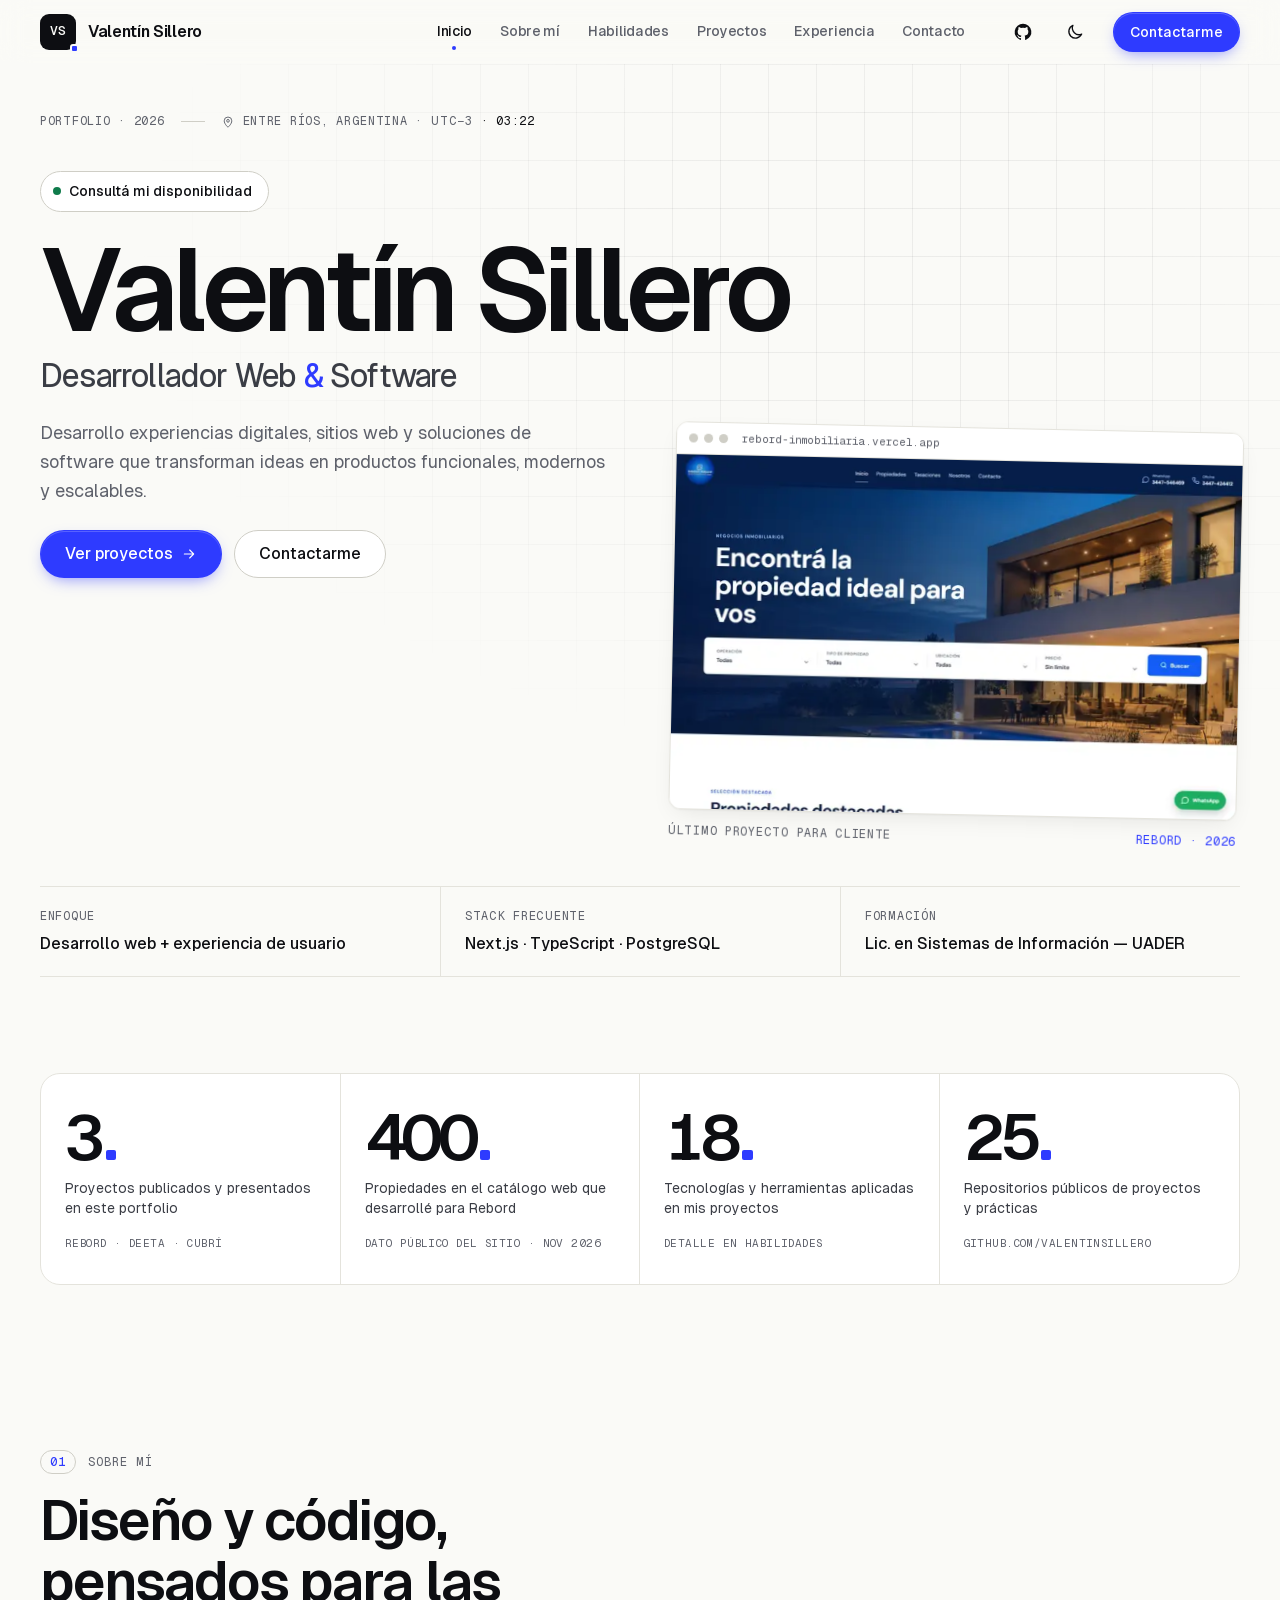
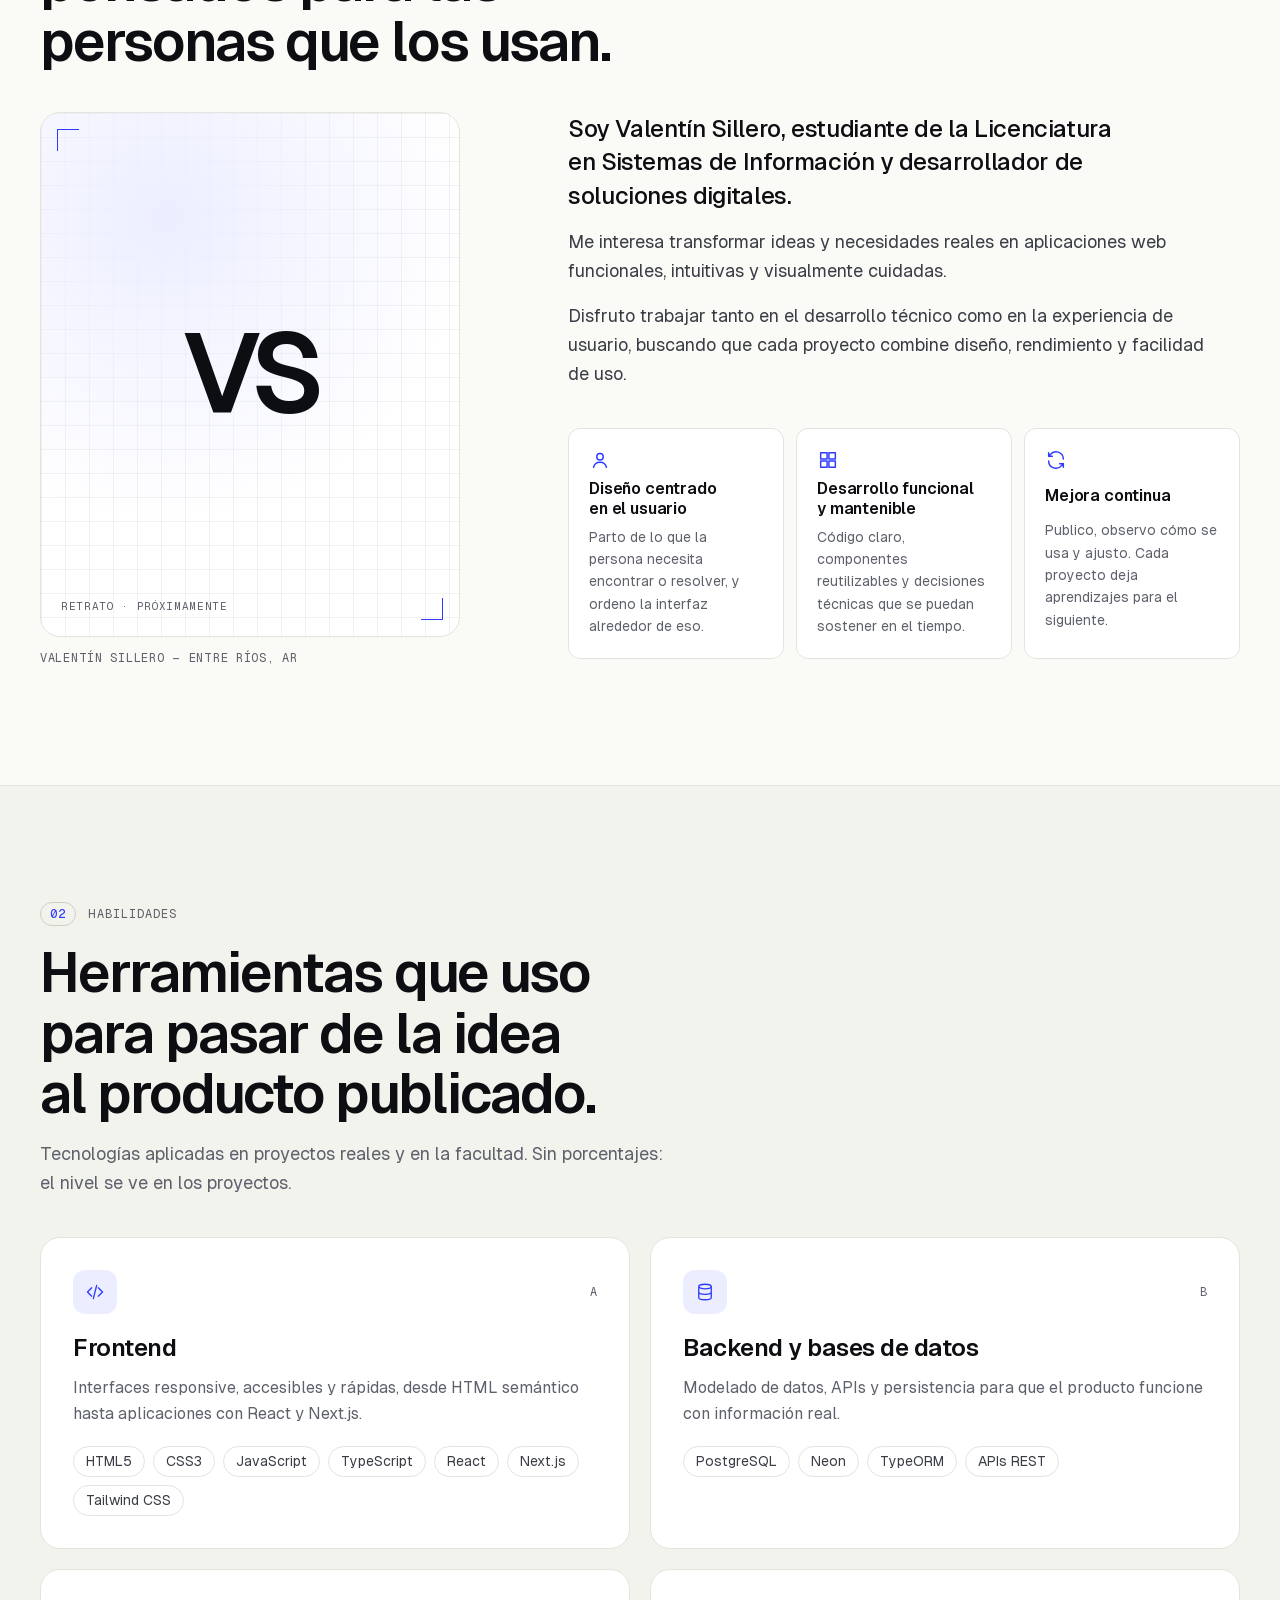
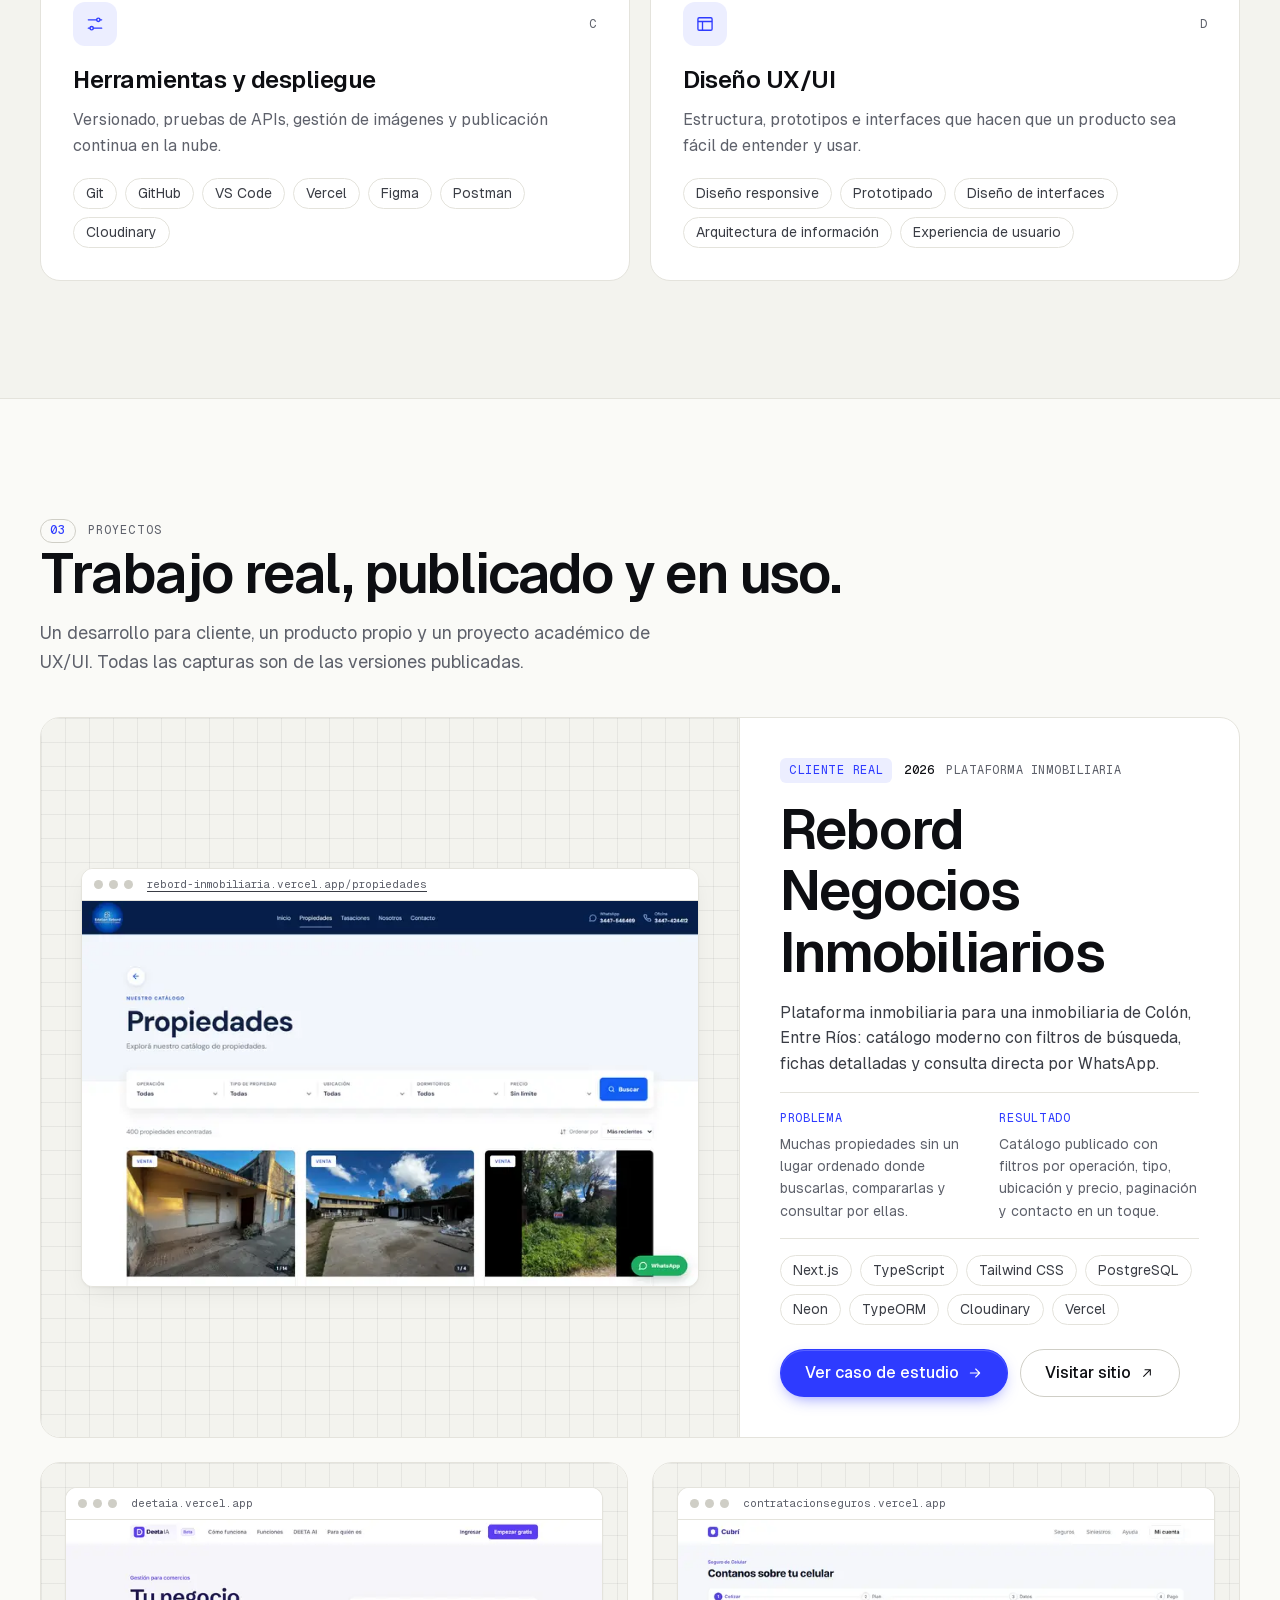
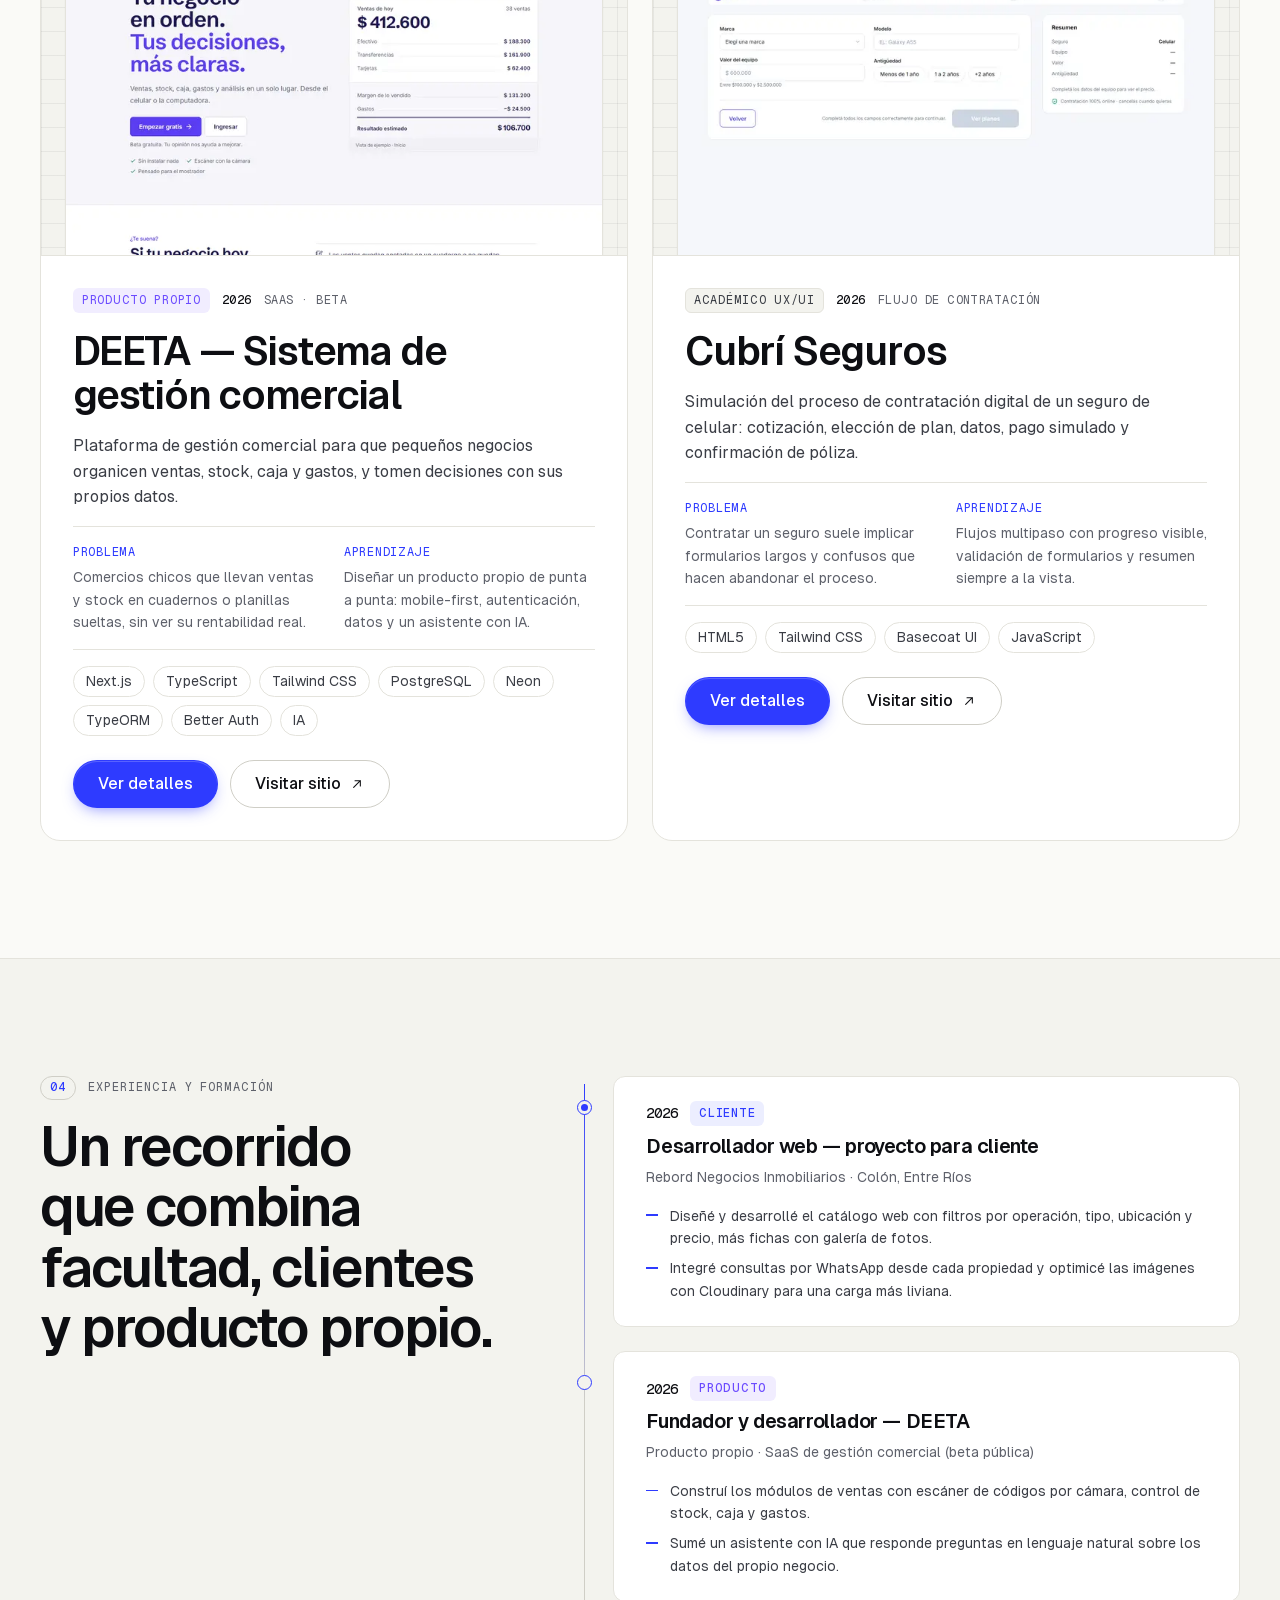
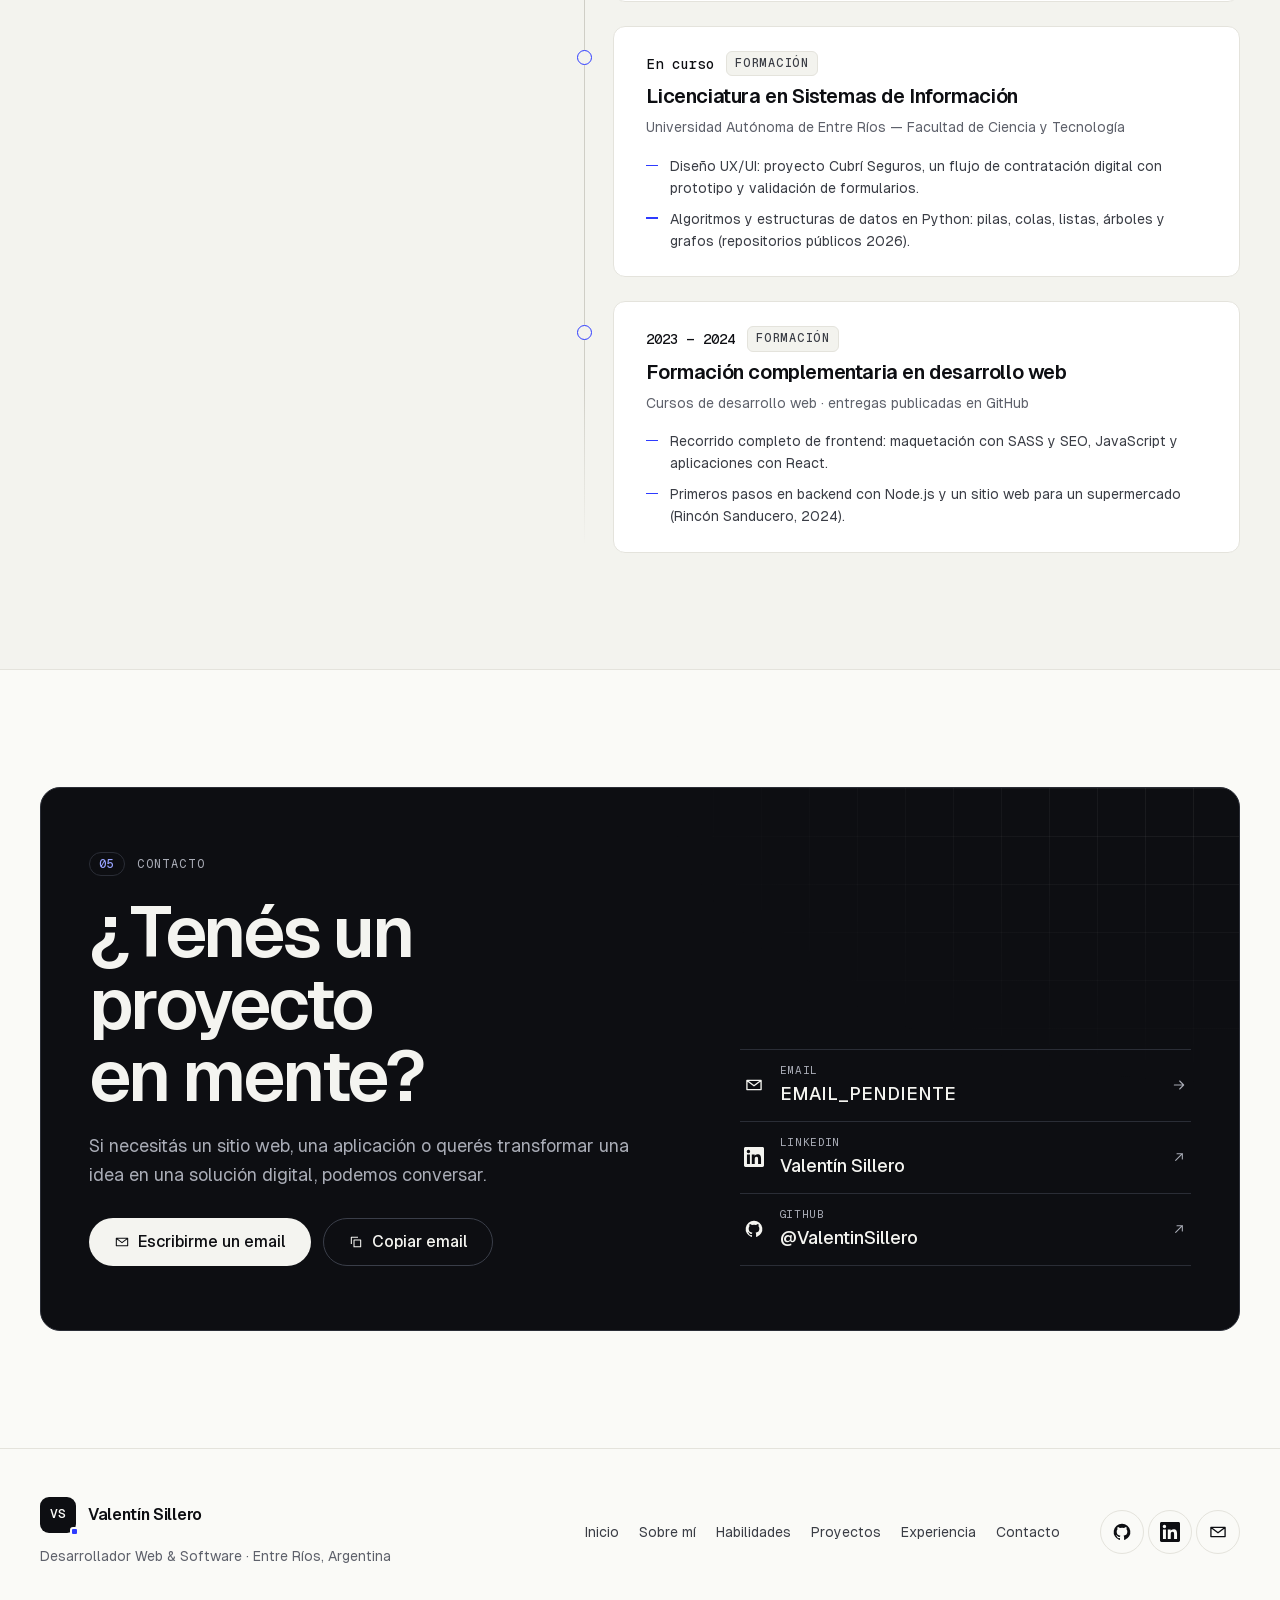
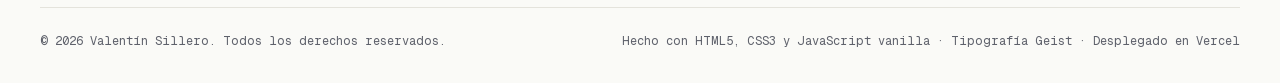
==== index.html @ c6e3116a "feat: estructura semántica one-page con las 9 secciones Header sticky con menú, hero, métricas verif" ====
<!doctype html>
<html lang="es-AR">
<head>
  <meta charset="utf-8">
  <meta name="viewport" content="width=device-width, initial-scale=1">
  <title>Valentín Sillero — Desarrollador Web &amp; Software | Portfolio</title>
  <meta name="description" content="Portfolio de Valentín Sillero, desarrollador web y de software de Entre Ríos, Argentina. Proyectos reales: Rebord Negocios Inmobiliarios, DEETA y Cubrí Seguros.">
  <meta name="author" content="Valentín Sillero">
  <meta name="theme-color" content="#FAFAF7" media="(prefers-color-scheme: light)">
  <meta name="theme-color" content="#0B0C10" media="(prefers-color-scheme: dark)">
  <meta name="color-scheme" content="light dark">
  <!-- PENDIENTE: reemplazar SITE_URL por la URL pública definitiva de Vercel -->
  <link rel="canonical" href="https://SITE_URL/">

  <meta property="og:type" content="website">
  <meta property="og:locale" content="es_AR">
  <meta property="og:site_name" content="Valentín Sillero">
  <meta property="og:title" content="Valentín Sillero — Desarrollador Web &amp; Software">
  <meta property="og:description" content="Desarrollo sitios web y soluciones de software que transforman ideas en productos funcionales, modernos y escalables.">
  <meta property="og:url" content="https://SITE_URL/">
  <meta property="og:image" content="https://SITE_URL/assets/img/og-image.png">
  <meta property="og:image:width" content="1200">
  <meta property="og:image:height" content="630">
  <meta property="og:image:alt" content="Portada del portfolio de Valentín Sillero">
  <meta name="twitter:card" content="summary_large_image">

  <link rel="icon" href="/favicon.svg" type="image/svg+xml">
  <link rel="icon" href="/favicon-32.png" sizes="32x32" type="image/png">
  <link rel="apple-touch-icon" href="/apple-touch-icon.png">
  <link rel="manifest" href="/site.webmanifest">

  <link rel="preload" href="/assets/fonts/Geist-Variable.woff2" as="font" type="font/woff2" crossorigin>
  <link rel="stylesheet" href="/assets/css/styles.css">
  <script src="/assets/js/theme.js"></script>
  <script src="/assets/js/main.js" defer></script>
</head>
<body>
  <a class="skip-link" href="#contenido">Saltar al contenido</a>

  <!-- Sprite de íconos (línea, 1.5px) -->
  <svg class="sprite" aria-hidden="true" focusable="false" xmlns="http://www.w3.org/2000/svg">
    <symbol id="i-arrow" viewBox="0 0 24 24"><path d="M5 12h14M13 6l6 6-6 6" fill="none" stroke="currentColor" stroke-width="1.6" stroke-linecap="round" stroke-linejoin="round"/></symbol>
    <symbol id="i-external" viewBox="0 0 24 24"><path d="M7 17 17 7M9 7h8v8" fill="none" stroke="currentColor" stroke-width="1.6" stroke-linecap="round" stroke-linejoin="round"/></symbol>
    <symbol id="i-github" viewBox="0 0 24 24"><path fill="currentColor" d="M12 2a10 10 0 0 0-3.16 19.49c.5.09.68-.22.68-.48v-1.7c-2.78.6-3.37-1.34-3.37-1.34-.45-1.16-1.11-1.47-1.11-1.47-.91-.62.07-.61.07-.61 1 .07 1.53 1.03 1.53 1.03.9 1.52 2.34 1.08 2.91.83.09-.65.35-1.08.63-1.33-2.22-.25-4.55-1.11-4.55-4.94 0-1.09.39-1.98 1.03-2.68-.1-.25-.45-1.27.1-2.64 0 0 .84-.27 2.75 1.02a9.6 9.6 0 0 1 5 0c1.91-1.29 2.75-1.02 2.75-1.02.55 1.37.2 2.39.1 2.64.64.7 1.03 1.59 1.03 2.68 0 3.84-2.34 4.68-4.57 4.93.36.31.68.92.68 1.85v2.75c0 .27.18.58.69.48A10 10 0 0 0 12 2Z"/></symbol>
    <symbol id="i-linkedin" viewBox="0 0 24 24"><path fill="currentColor" d="M20.45 20.45h-3.56v-5.57c0-1.33-.02-3.04-1.85-3.04-1.85 0-2.14 1.45-2.14 2.94v5.67H9.34V9h3.42v1.56h.05c.48-.9 1.64-1.85 3.37-1.85 3.6 0 4.27 2.37 4.27 5.46v6.28ZM5.34 7.43a2.06 2.06 0 1 1 0-4.13 2.06 2.06 0 0 1 0 4.13ZM7.12 20.45H3.56V9h3.56v11.45ZM22.22 0H1.77C.79 0 0 .77 0 1.73v20.54C0 23.23.79 24 1.77 24h20.45c.98 0 1.78-.77 1.78-1.73V1.73C24 .77 23.2 0 22.22 0Z"/></symbol>
    <symbol id="i-mail" viewBox="0 0 24 24"><path d="M3.5 6.5h17v11h-17zM4 7l8 6 8-6" fill="none" stroke="currentColor" stroke-width="1.6" stroke-linejoin="round"/></symbol>
    <symbol id="i-copy" viewBox="0 0 24 24"><path d="M9 9h10v10H9zM5 15V5h10" fill="none" stroke="currentColor" stroke-width="1.6" stroke-linejoin="round"/></symbol>
    <symbol id="i-check" viewBox="0 0 24 24"><path d="m5 12.5 4.5 4.5L19 7.5" fill="none" stroke="currentColor" stroke-width="1.8" stroke-linecap="round" stroke-linejoin="round"/></symbol>
    <symbol id="i-pin" viewBox="0 0 24 24"><path d="M12 21s-6.5-5.6-6.5-11a6.5 6.5 0 0 1 13 0c0 5.4-6.5 11-6.5 11Z" fill="none" stroke="currentColor" stroke-width="1.6"/><circle cx="12" cy="10" r="2.3" fill="none" stroke="currentColor" stroke-width="1.6"/></symbol>
    <symbol id="i-sun" viewBox="0 0 24 24"><circle cx="12" cy="12" r="4" fill="none" stroke="currentColor" stroke-width="1.6"/><path d="M12 2.5v2M12 19.5v2M4.6 4.6 6 6M18 18l1.4 1.4M2.5 12h2M19.5 12h2M4.6 19.4 6 18M18 6l1.4-1.4" stroke="currentColor" stroke-width="1.6" stroke-linecap="round"/></symbol>
    <symbol id="i-moon" viewBox="0 0 24 24"><path d="M20 14.5A8 8 0 0 1 9.5 4a8 8 0 1 0 10.5 10.5Z" fill="none" stroke="currentColor" stroke-width="1.6" stroke-linejoin="round"/></symbol>
    <symbol id="i-code" viewBox="0 0 24 24"><path d="m8 7-5 5 5 5M16 7l5 5-5 5M14 4l-4 16" fill="none" stroke="currentColor" stroke-width="1.6" stroke-linecap="round" stroke-linejoin="round"/></symbol>
    <symbol id="i-db" viewBox="0 0 24 24"><ellipse cx="12" cy="5.5" rx="7.5" ry="2.8" fill="none" stroke="currentColor" stroke-width="1.6"/><path d="M4.5 5.5v13c0 1.5 3.4 2.8 7.5 2.8s7.5-1.3 7.5-2.8v-13M4.5 12c0 1.5 3.4 2.8 7.5 2.8s7.5-1.3 7.5-2.8" fill="none" stroke="currentColor" stroke-width="1.6"/></symbol>
    <symbol id="i-tool" viewBox="0 0 24 24"><path d="M4 7h10M18 7h2M4 17h2M10 17h10" stroke="currentColor" stroke-width="1.6" stroke-linecap="round"/><circle cx="16" cy="7" r="2" fill="none" stroke="currentColor" stroke-width="1.6"/><circle cx="8" cy="17" r="2" fill="none" stroke="currentColor" stroke-width="1.6"/></symbol>
    <symbol id="i-layout" viewBox="0 0 24 24"><rect x="3.5" y="4.5" width="17" height="15" rx="1.5" fill="none" stroke="currentColor" stroke-width="1.6"/><path d="M3.5 9h17M9 9v10.5" stroke="currentColor" stroke-width="1.6"/></symbol>
    <symbol id="i-user" viewBox="0 0 24 24"><circle cx="12" cy="8.5" r="3.5" fill="none" stroke="currentColor" stroke-width="1.6"/><path d="M5 20c.8-3.6 3.6-5.5 7-5.5s6.2 1.9 7 5.5" fill="none" stroke="currentColor" stroke-width="1.6" stroke-linecap="round"/></symbol>
    <symbol id="i-blocks" viewBox="0 0 24 24"><path d="M4 4h7v7H4zM13 13h7v7h-7zM13 4h7v7h-7zM4 13h7v7H4z" fill="none" stroke="currentColor" stroke-width="1.6" stroke-linejoin="round"/></symbol>
    <symbol id="i-loop" viewBox="0 0 24 24"><path d="M20 11a8 8 0 0 0-14.3-4.9L4 8M4 4v4h4M4 13a8 8 0 0 0 14.3 4.9L20 16M20 20v-4h-4" fill="none" stroke="currentColor" stroke-width="1.6" stroke-linecap="round" stroke-linejoin="round"/></symbol>
    <symbol id="i-close" viewBox="0 0 24 24"><path d="M6 6l12 12M18 6 6 18" stroke="currentColor" stroke-width="1.8" stroke-linecap="round"/></symbol>
  </svg>

  <!-- 01 · HEADER / NAVEGACIÓN -->
  <header class="site-header" data-header>
    <div class="container header-inner">
      <a class="brand" href="#inicio">
        <span class="brand-mark" aria-hidden="true">VS</span>
        <span class="brand-name">Valentín Sillero</span>
      </a>

      <nav class="nav" aria-label="Principal">
        <button class="nav-toggle" type="button" aria-expanded="false" aria-controls="menu-principal" data-nav-toggle>
          <span class="nav-toggle-lines" aria-hidden="true"></span>
          <span class="sr-only" data-nav-label>Abrir menú</span>
        </button>
        <div class="nav-panel" id="menu-principal" data-nav-panel>
          <ul class="nav-list">
            <li><a class="nav-link" href="#inicio">Inicio</a></li>
            <li><a class="nav-link" href="#sobre-mi">Sobre mí</a></li>
            <li><a class="nav-link" href="#habilidades">Habilidades</a></li>
            <li><a class="nav-link" href="#proyectos">Proyectos</a></li>
            <li><a class="nav-link" href="#experiencia">Experiencia</a></li>
            <li><a class="nav-link" href="#contacto">Contacto</a></li>
          </ul>
          <div class="nav-actions">
            <a class="icon-btn" href="https://github.com/ValentinSillero" target="_blank" rel="noopener noreferrer" aria-label="GitHub de Valentín Sillero (se abre en una pestaña nueva)">
              <svg class="icon" aria-hidden="true"><use href="#i-github"/></svg>
            </a>
            <button class="icon-btn" type="button" data-theme-toggle aria-label="Cambiar a modo oscuro">
              <svg class="icon icon-moon" aria-hidden="true"><use href="#i-moon"/></svg>
              <svg class="icon icon-sun" aria-hidden="true"><use href="#i-sun"/></svg>
            </button>
            <a class="btn btn-primary btn-sm" href="#contacto">Contactarme</a>
          </div>
        </div>
      </nav>
    </div>
  </header>

  <main id="contenido" tabindex="-1">

    <!-- 02 · HERO -->
    <section class="hero" id="inicio" aria-labelledby="hero-title">
      <div class="hero-grid-bg" aria-hidden="true"></div>
      <div class="container hero-inner">
        <div class="hero-meta mono" aria-hidden="false">
          <span>Portfolio · 2026</span>
          <span class="hero-meta-sep" aria-hidden="true"></span>
          <span class="hero-location">
            <svg class="icon icon-xs" aria-hidden="true"><use href="#i-pin"/></svg>
            Entre Ríos, Argentina · <abbr title="Hora de Argentina, UTC menos 3">UTC−3</abbr>
            <time class="hero-clock" data-clock aria-label="Hora local en Argentina"></time>
          </span>
        </div>

        <div class="hero-main">
          <div class="hero-copy">
            <!-- PENDIENTE: si confirmás disponibilidad, cambiar el texto por "Disponible para nuevos proyectos" -->
            <a class="badge badge-status" href="#contacto">
              <span class="status-dot" aria-hidden="true"></span>
              Consultá mi disponibilidad
            </a>

            <h1 class="hero-title" id="hero-title">
              <span class="hero-name">Valentín Sillero</span>
              <span class="hero-role">Desarrollador Web <span class="accent">&amp;</span> Software</span>
            </h1>

            <p class="hero-lead">
              Desarrollo experiencias digitales, sitios web y soluciones de software que transforman ideas en productos funcionales, modernos y escalables.
            </p>

            <div class="hero-ctas">
              <a class="btn btn-primary" href="#proyectos">
                Ver proyectos
                <svg class="icon icon-sm" aria-hidden="true"><use href="#i-arrow"/></svg>
              </a>
              <a class="btn btn-secondary" href="#contacto">Contactarme</a>
            </div>
          </div>

          <figure class="hero-visual">
            <div class="frame">
              <div class="frame-bar" aria-hidden="true"><span></span><span></span><span></span><em class="mono">rebord-inmobiliaria.vercel.app</em></div>
              <img src="/assets/img/projects/rebord-home-720.webp" width="720" height="450" alt="Página de inicio del sitio de Rebord Negocios Inmobiliarios con buscador de propiedades" loading="lazy" decoding="async">
            </div>
            <figcaption class="mono">
              <span>Último proyecto para cliente</span>
              <a href="#proyecto-rebord">Rebord · 2026</a>
            </figcaption>
          </figure>
        </div>

        <dl class="hero-specs">
          <div><dt class="mono">Enfoque</dt><dd>Desarrollo web + experiencia de usuario</dd></div>
          <div><dt class="mono">Stack frecuente</dt><dd>Next.js · TypeScript · PostgreSQL</dd></div>
          <div><dt class="mono">Formación</dt><dd>Lic. en Sistemas de Información — UADER</dd></div>
        </dl>
      </div>
    </section>

    <!-- 03 · MÉTRICAS / HIGHLIGHTS -->
    <section class="section section-tight" id="metricas" aria-labelledby="metricas-title">
      <div class="container">
        <h2 class="sr-only" id="metricas-title">Datos destacados</h2>
        <ul class="metrics" role="list">
          <li class="metric reveal">
            <p class="metric-value"><span data-count="3">3</span></p>
            <p class="metric-label">Proyectos publicados y presentados en este portfolio</p>
            <p class="metric-source mono">Rebord · DEETA · Cubrí</p>
          </li>
          <li class="metric reveal">
            <p class="metric-value"><span data-count="400">400</span></p>
            <p class="metric-label">Propiedades en el catálogo web que desarrollé para Rebord</p>
            <p class="metric-source mono">Dato público del sitio · nov 2026</p>
          </li>
          <li class="metric reveal">
            <p class="metric-value"><span data-count="18">18</span></p>
            <p class="metric-label">Tecnologías y herramientas aplicadas en mis proyectos</p>
            <p class="metric-source mono">Detalle en Habilidades</p>
          </li>
          <li class="metric reveal">
            <p class="metric-value"><span data-count="25">25</span></p>
            <p class="metric-label">Repositorios públicos de proyectos y prácticas</p>
            <p class="metric-source mono">github.com/ValentinSillero</p>
          </li>
        </ul>
      </div>
    </section>

    <!-- 07 · SOBRE MÍ (se ubica antes de Habilidades: ver justificación en docs/02-arquitectura-informacion.md) -->
    <section class="section" id="sobre-mi" aria-labelledby="sobre-mi-title">
      <div class="container">
        <header class="section-head">
          <p class="eyebrow mono"><span>01</span> Sobre mí</p>
          <h2 class="section-title" id="sobre-mi-title">Diseño y código, pensados para las personas que los usan.</h2>
        </header>

        <div class="about">
          <figure class="portrait reveal">
            <!-- PENDIENTE: reemplazar este placeholder por una fotografía real (assets/img/valentin.webp, 640×800) -->
            <div class="portrait-placeholder" role="img" aria-label="Espacio reservado para el retrato de Valentín Sillero">
              <span class="portrait-initials" aria-hidden="true">VS</span>
              <span class="portrait-note mono" aria-hidden="true">Retrato · próximamente</span>
            </div>
            <figcaption class="mono">Valentín Sillero — Entre Ríos, AR</figcaption>
          </figure>

          <div class="about-copy reveal">
            <p class="about-lead">Soy Valentín Sillero, estudiante de la Licenciatura en Sistemas de Información y desarrollador de soluciones digitales.</p>
            <p>Me interesa transformar ideas y necesidades reales en aplicaciones web funcionales, intuitivas y visualmente cuidadas.</p>
            <p>Disfruto trabajar tanto en el desarrollo técnico como en la experiencia de usuario, buscando que cada proyecto combine diseño, rendimiento y facilidad de uso.</p>

            <ul class="principles" role="list">
              <li class="principle">
                <svg class="icon" aria-hidden="true"><use href="#i-user"/></svg>
                <h3>Diseño centrado en el usuario</h3>
                <p>Parto de lo que la persona necesita encontrar o resolver, y ordeno la interfaz alrededor de eso.</p>
              </li>
              <li class="principle">
                <svg class="icon" aria-hidden="true"><use href="#i-blocks"/></svg>
                <h3>Desarrollo funcional y mantenible</h3>
                <p>Código claro, componentes reutilizables y decisiones técnicas que se puedan sostener en el tiempo.</p>
              </li>
              <li class="principle">
                <svg class="icon" aria-hidden="true"><use href="#i-loop"/></svg>
                <h3>Mejora continua</h3>
                <p>Publico, observo cómo se usa y ajusto. Cada proyecto deja aprendizajes para el siguiente.</p>
              </li>
            </ul>
          </div>
        </div>
      </div>
    </section>

    <!-- 04 · SKILLS / HABILIDADES -->
    <section class="section section-alt" id="habilidades" aria-labelledby="habilidades-title">
      <div class="container">
        <header class="section-head">
          <p class="eyebrow mono"><span>02</span> Habilidades</p>
          <h2 class="section-title" id="habilidades-title">Herramientas que uso para pasar de la idea al producto publicado.</h2>
          <p class="section-intro">Tecnologías aplicadas en proyectos reales y en la facultad. Sin porcentajes: el nivel se ve en los proyectos.</p>
        </header>

        <ul class="skills" role="list">
          <li class="skill-card reveal">
            <div class="skill-head">
              <span class="skill-icon"><svg class="icon" aria-hidden="true"><use href="#i-code"/></svg></span>
              <span class="mono skill-index">A</span>
            </div>
            <h3>Frontend</h3>
            <p>Interfaces responsive, accesibles y rápidas, desde HTML semántico hasta aplicaciones con React y Next.js.</p>
            <ul class="tags" role="list" aria-label="Tecnologías de frontend">
              <li class="tag">HTML5</li><li class="tag">CSS3</li><li class="tag">JavaScript</li><li class="tag">TypeScript</li><li class="tag">React</li><li class="tag">Next.js</li><li class="tag">Tailwind CSS</li>
            </ul>
          </li>
          <li class="skill-card reveal">
            <div class="skill-head">
              <span class="skill-icon"><svg class="icon" aria-hidden="true"><use href="#i-db"/></svg></span>
              <span class="mono skill-index">B</span>
            </div>
            <h3>Backend y bases de datos</h3>
            <p>Modelado de datos, APIs y persistencia para que el producto funcione con información real.</p>
            <ul class="tags" role="list" aria-label="Tecnologías de backend y bases de datos">
              <li class="tag">PostgreSQL</li><li class="tag">Neon</li><li class="tag">TypeORM</li><li class="tag">APIs REST</li>
            </ul>
          </li>
          <li class="skill-card reveal">
            <div class="skill-head">
              <span class="skill-icon"><svg class="icon" aria-hidden="true"><use href="#i-tool"/></svg></span>
              <span class="mono skill-index">C</span>
            </div>
            <h3>Herramientas y despliegue</h3>
            <p>Versionado, pruebas de APIs, gestión de imágenes y publicación continua en la nube.</p>
            <ul class="tags" role="list" aria-label="Herramientas y despliegue">
              <li class="tag">Git</li><li class="tag">GitHub</li><li class="tag">VS Code</li><li class="tag">Vercel</li><li class="tag">Figma</li><li class="tag">Postman</li><li class="tag">Cloudinary</li>
            </ul>
          </li>
          <li class="skill-card reveal">
            <div class="skill-head">
              <span class="skill-icon"><svg class="icon" aria-hidden="true"><use href="#i-layout"/></svg></span>
              <span class="mono skill-index">D</span>
            </div>
            <h3>Diseño UX/UI</h3>
            <p>Estructura, prototipos e interfaces que hacen que un producto sea fácil de entender y usar.</p>
            <ul class="tags" role="list" aria-label="Habilidades de diseño UX/UI">
              <li class="tag">Diseño responsive</li><li class="tag">Prototipado</li><li class="tag">Diseño de interfaces</li><li class="tag">Arquitectura de información</li><li class="tag">Experiencia de usuario</li>
            </ul>
          </li>
        </ul>
      </div>
    </section>

    <!-- 05 · PROYECTOS -->
    <section class="section" id="proyectos" aria-labelledby="proyectos-title">
      <div class="container">
        <header class="section-head section-head-row">
          <div>
            <p class="eyebrow mono"><span>03</span> Proyectos</p>
            <h2 class="section-title" id="proyectos-title">Trabajo real, publicado y en uso.</h2>
          </div>
          <p class="section-intro">Un desarrollo para cliente, un producto propio y un proyecto académico de UX/UI. Todas las capturas son de las versiones publicadas.</p>
        </header>

        <div class="projects">
          <!-- Proyecto destacado -->
          <article class="project project-featured reveal" id="proyecto-rebord" aria-labelledby="p-rebord-title">
            <a class="project-media" href="/caso-rebord.html" tabindex="-1" aria-hidden="true">
              <div class="frame">
                <div class="frame-bar"><span></span><span></span><span></span><em class="mono">rebord-inmobiliaria.vercel.app/propiedades</em></div>
                <img src="/assets/img/projects/rebord-catalogo-1200.webp" srcset="/assets/img/projects/rebord-catalogo-720.webp 720w, /assets/img/projects/rebord-catalogo-1200.webp 1200w" sizes="(min-width: 1024px) 680px, 100vw" width="1200" height="750" loading="lazy" decoding="async" alt="">
              </div>
            </a>
            <div class="project-body">
              <p class="project-meta mono"><span class="pill pill-accent">Cliente real</span><span>2026</span><span>Plataforma inmobiliaria</span></p>
              <h3 class="project-title" id="p-rebord-title">Rebord Negocios Inmobiliarios</h3>
              <p class="project-desc">Plataforma inmobiliaria para una inmobiliaria de Colón, Entre Ríos: catálogo moderno con filtros de búsqueda, fichas detalladas y consulta directa por WhatsApp.</p>
              <dl class="project-facts">
                <div><dt>Problema</dt><dd>Muchas propiedades sin un lugar ordenado donde buscarlas, compararlas y consultar por ellas.</dd></div>
                <div><dt>Resultado</dt><dd>Catálogo publicado con filtros por operación, tipo, ubicación y precio, paginación y contacto en un toque.</dd></div>
              </dl>
              <ul class="tags" role="list" aria-label="Tecnologías de Rebord">
                <li class="tag">Next.js</li><li class="tag">TypeScript</li><li class="tag">Tailwind CSS</li><li class="tag">PostgreSQL</li><li class="tag">Neon</li><li class="tag">TypeORM</li><li class="tag">Cloudinary</li><li class="tag">Vercel</li>
              </ul>
              <div class="project-actions">
                <a class="btn btn-primary" href="/caso-rebord.html">
                  Ver caso de estudio
                  <svg class="icon icon-sm" aria-hidden="true"><use href="#i-arrow"/></svg>
                </a>
                <a class="btn btn-secondary" href="https://rebord-inmobiliaria.vercel.app/" target="_blank" rel="noopener noreferrer">
                  Visitar sitio
                  <svg class="icon icon-sm" aria-hidden="true"><use href="#i-external"/></svg>
                  <span class="sr-only">(se abre en una pestaña nueva)</span>
                </a>
              </div>
            </div>
          </article>

          <article class="project reveal" id="proyecto-deeta" aria-labelledby="p-deeta-title">
            <button class="project-media" type="button" data-dialog-open="dialog-deeta" tabindex="-1" aria-hidden="true">
              <div class="frame">
                <div class="frame-bar"><span></span><span></span><span></span><em class="mono">deetaia.vercel.app</em></div>
                <img src="/assets/img/projects/deeta-home-720.webp" srcset="/assets/img/projects/deeta-home-720.webp 720w, /assets/img/projects/deeta-home-1200.webp 1200w" sizes="(min-width: 1024px) 560px, 100vw" width="1200" height="750" loading="lazy" decoding="async" alt="">
              </div>
            </button>
            <div class="project-body">
              <p class="project-meta mono"><span class="pill pill-violet">Producto propio</span><span>2026</span><span>SaaS · Beta</span></p>
              <h3 class="project-title" id="p-deeta-title">DEETA — Sistema de gestión comercial</h3>
              <p class="project-desc">Plataforma de gestión comercial para que pequeños negocios organicen ventas, stock, caja y gastos, y tomen decisiones con sus propios datos.</p>
              <dl class="project-facts">
                <div><dt>Problema</dt><dd>Comercios chicos que llevan ventas y stock en cuadernos o planillas sueltas, sin ver su rentabilidad real.</dd></div>
                <div><dt>Aprendizaje</dt><dd>Diseñar un producto propio de punta a punta: mobile-first, autenticación, datos y un asistente con IA.</dd></div>
              </dl>
              <ul class="tags" role="list" aria-label="Tecnologías de DEETA">
                <li class="tag">Next.js</li><li class="tag">TypeScript</li><li class="tag">Tailwind CSS</li><li class="tag">PostgreSQL</li><li class="tag">Neon</li><li class="tag">TypeORM</li><li class="tag">Better Auth</li><li class="tag">IA</li>
              </ul>
              <div class="project-actions">
                <button class="btn btn-primary" type="button" data-dialog-open="dialog-deeta" aria-haspopup="dialog">Ver detalles</button>
                <a class="btn btn-secondary" href="https://deetaia.vercel.app/" target="_blank" rel="noopener noreferrer">
                  Visitar sitio
                  <svg class="icon icon-sm" aria-hidden="true"><use href="#i-external"/></svg>
                  <span class="sr-only">(se abre en una pestaña nueva)</span>
                </a>
              </div>
            </div>
          </article>

          <article class="project reveal" id="proyecto-cubri" aria-labelledby="p-cubri-title">
            <button class="project-media" type="button" data-dialog-open="dialog-cubri" tabindex="-1" aria-hidden="true">
              <div class="frame">
                <div class="frame-bar"><span></span><span></span><span></span><em class="mono">contratacionseguros.vercel.app</em></div>
                <img src="/assets/img/projects/cubri-cotizar-720.webp" srcset="/assets/img/projects/cubri-cotizar-720.webp 720w, /assets/img/projects/cubri-cotizar-1200.webp 1200w" sizes="(min-width: 1024px) 560px, 100vw" width="1200" height="750" loading="lazy" decoding="async" alt="">
              </div>
            </button>
            <div class="project-body">
              <p class="project-meta mono"><span class="pill">Académico UX/UI</span><span>2026</span><span>Flujo de contratación</span></p>
              <h3 class="project-title" id="p-cubri-title">Cubrí Seguros</h3>
              <p class="project-desc">Simulación del proceso de contratación digital de un seguro de celular: cotización, elección de plan, datos, pago simulado y confirmación de póliza.</p>
              <dl class="project-facts">
                <div><dt>Problema</dt><dd>Contratar un seguro suele implicar formularios largos y confusos que hacen abandonar el proceso.</dd></div>
                <div><dt>Aprendizaje</dt><dd>Flujos multipaso con progreso visible, validación de formularios y resumen siempre a la vista.</dd></div>
              </dl>
              <ul class="tags" role="list" aria-label="Tecnologías de Cubrí Seguros">
                <li class="tag">HTML5</li><li class="tag">Tailwind CSS</li><li class="tag">Basecoat UI</li><li class="tag">JavaScript</li>
              </ul>
              <div class="project-actions">
                <button class="btn btn-primary" type="button" data-dialog-open="dialog-cubri" aria-haspopup="dialog">Ver detalles</button>
                <a class="btn btn-secondary" href="https://contratacionseguros.vercel.app/" target="_blank" rel="noopener noreferrer">
                  Visitar sitio
                  <svg class="icon icon-sm" aria-hidden="true"><use href="#i-external"/></svg>
                  <span class="sr-only">(se abre en una pestaña nueva)</span>
                </a>
              </div>
            </div>
          </article>
        </div>
      </div>
    </section>

    <!-- 06 · EXPERIENCIA / FORMACIÓN -->
    <section class="section section-alt" id="experiencia" aria-labelledby="experiencia-title">
      <div class="container split">
        <header class="section-head">
          <p class="eyebrow mono"><span>04</span> Experiencia y formación</p>
          <h2 class="section-title" id="experiencia-title">Un recorrido que combina facultad, clientes y producto propio.</h2>
        </header>

        <ol class="timeline" role="list">
          <li class="timeline-item reveal">
            <div class="timeline-marker" aria-hidden="true"></div>
            <article class="timeline-card">
              <p class="timeline-period mono"><span>2026</span><span class="pill pill-accent">Cliente</span></p>
              <h3>Desarrollador web — proyecto para cliente</h3>
              <p class="timeline-org">Rebord Negocios Inmobiliarios · Colón, Entre Ríos</p>
              <ul class="timeline-achievements">
                <li>Diseñé y desarrollé el catálogo web con filtros por operación, tipo, ubicación y precio, más fichas con galería de fotos.</li>
                <li>Integré consultas por WhatsApp desde cada propiedad y optimicé las imágenes con Cloudinary para una carga más liviana.</li>
              </ul>
            </article>
          </li>
          <li class="timeline-item reveal">
            <div class="timeline-marker" aria-hidden="true"></div>
            <article class="timeline-card">
              <p class="timeline-period mono"><span>2026</span><span class="pill pill-violet">Producto</span></p>
              <h3>Fundador y desarrollador — DEETA</h3>
              <p class="timeline-org">Producto propio · SaaS de gestión comercial (beta pública)</p>
              <ul class="timeline-achievements">
                <li>Construí los módulos de ventas con escáner de códigos por cámara, control de stock, caja y gastos.</li>
                <li>Sumé un asistente con IA que responde preguntas en lenguaje natural sobre los datos del propio negocio.</li>
              </ul>
            </article>
          </li>
          <li class="timeline-item reveal">
            <div class="timeline-marker" aria-hidden="true"></div>
            <article class="timeline-card">
              <!-- PENDIENTE: agregar año de ingreso a la carrera (ej. "2025 — Actualidad") -->
              <p class="timeline-period mono"><span>En curso</span><span class="pill">Formación</span></p>
              <h3>Licenciatura en Sistemas de Información</h3>
              <p class="timeline-org">Universidad Autónoma de Entre Ríos — Facultad de Ciencia y Tecnología</p>
              <ul class="timeline-achievements">
                <li>Diseño UX/UI: proyecto Cubrí Seguros, un flujo de contratación digital con prototipo y validación de formularios.</li>
                <li>Algoritmos y estructuras de datos en Python: pilas, colas, listas, árboles y grafos (repositorios públicos 2026).</li>
              </ul>
            </article>
          </li>
          <li class="timeline-item reveal">
            <div class="timeline-marker" aria-hidden="true"></div>
            <article class="timeline-card">
              <!-- PENDIENTE: confirmar la institución donde se realizaron estos cursos -->
              <p class="timeline-period mono"><span>2023 — 2024</span><span class="pill">Formación</span></p>
              <h3>Formación complementaria en desarrollo web</h3>
              <p class="timeline-org">Cursos de desarrollo web · entregas publicadas en GitHub</p>
              <ul class="timeline-achievements">
                <li>Recorrido completo de frontend: maquetación con SASS y SEO, JavaScript y aplicaciones con React.</li>
                <li>Primeros pasos en backend con Node.js y un sitio web para un supermercado (Rincón Sanducero, 2024).</li>
              </ul>
            </article>
          </li>
        </ol>
      </div>
    </section>

    <!-- 08 · CONTACTO -->
    <section class="section" id="contacto" aria-labelledby="contacto-title">
      <div class="container">
        <div class="contact reveal">
          <div class="contact-grid-bg" aria-hidden="true"></div>
          <div class="contact-copy">
            <p class="eyebrow mono"><span>05</span> Contacto</p>
            <h2 class="contact-title" id="contacto-title">¿Tenés un proyecto en mente?</h2>
            <p class="contact-lead">Si necesitás un sitio web, una aplicación o querés transformar una idea en una solución digital, podemos conversar.</p>
            <div class="contact-ctas">
              <!-- PENDIENTE: reemplazar EMAIL_PENDIENTE por el email real en los 3 lugares de este archivo -->
              <a class="btn btn-light" href="mailto:EMAIL_PENDIENTE">
                <svg class="icon icon-sm" aria-hidden="true"><use href="#i-mail"/></svg>
                Escribirme un email
              </a>
              <button class="btn btn-ghost-light" type="button" data-copy="EMAIL_PENDIENTE">
                <svg class="icon icon-sm" aria-hidden="true" data-copy-icon><use href="#i-copy"/></svg>
                <span data-copy-label>Copiar email</span>
              </button>
              <span class="sr-only" role="status" aria-live="polite" data-copy-status></span>
            </div>
          </div>

          <ul class="contact-list" role="list">
            <li>
              <a class="contact-link" href="mailto:EMAIL_PENDIENTE">
                <svg class="icon" aria-hidden="true"><use href="#i-mail"/></svg>
                <span><span class="contact-label mono">Email</span><span class="contact-value">EMAIL_PENDIENTE</span></span>
                <svg class="icon icon-sm contact-arrow" aria-hidden="true"><use href="#i-arrow"/></svg>
              </a>
            </li>
            <li>
              <!-- PENDIENTE: reemplazar LINKEDIN_PENDIENTE por la URL real del perfil -->
              <a class="contact-link" href="https://www.linkedin.com/in/LINKEDIN_PENDIENTE" target="_blank" rel="noopener noreferrer">
                <svg class="icon" aria-hidden="true"><use href="#i-linkedin"/></svg>
                <span><span class="contact-label mono">LinkedIn</span><span class="contact-value">Valentín Sillero</span></span>
                <svg class="icon icon-sm contact-arrow" aria-hidden="true"><use href="#i-external"/></svg>
                <span class="sr-only">(se abre en una pestaña nueva)</span>
              </a>
            </li>
            <li>
              <a class="contact-link" href="https://github.com/ValentinSillero" target="_blank" rel="noopener noreferrer">
                <svg class="icon" aria-hidden="true"><use href="#i-github"/></svg>
                <span><span class="contact-label mono">GitHub</span><span class="contact-value">@ValentinSillero</span></span>
                <svg class="icon icon-sm contact-arrow" aria-hidden="true"><use href="#i-external"/></svg>
                <span class="sr-only">(se abre en una pestaña nueva)</span>
              </a>
            </li>
          </ul>
        </div>
      </div>
    </section>
  </main>

  <!-- 09 · FOOTER -->
  <footer class="site-footer">
    <div class="container footer-inner">
      <div class="footer-brand">
        <a class="brand" href="#inicio">
          <span class="brand-mark" aria-hidden="true">VS</span>
          <span class="brand-name">Valentín Sillero</span>
        </a>
        <p class="footer-tagline">Desarrollador Web &amp; Software · Entre Ríos, Argentina</p>
      </div>
      <nav class="footer-nav" aria-label="Secciones (pie de página)">
        <ul role="list">
          <li><a href="#inicio">Inicio</a></li>
          <li><a href="#sobre-mi">Sobre mí</a></li>
          <li><a href="#habilidades">Habilidades</a></li>
          <li><a href="#proyectos">Proyectos</a></li>
          <li><a href="#experiencia">Experiencia</a></li>
          <li><a href="#contacto">Contacto</a></li>
        </ul>
      </nav>
      <ul class="footer-social" role="list">
        <li><a class="icon-btn" href="https://github.com/ValentinSillero" target="_blank" rel="noopener noreferrer" aria-label="GitHub (se abre en una pestaña nueva)"><svg class="icon" aria-hidden="true"><use href="#i-github"/></svg></a></li>
        <li><a class="icon-btn" href="https://www.linkedin.com/in/LINKEDIN_PENDIENTE" target="_blank" rel="noopener noreferrer" aria-label="LinkedIn (se abre en una pestaña nueva)"><svg class="icon" aria-hidden="true"><use href="#i-linkedin"/></svg></a></li>
        <li><a class="icon-btn" href="mailto:EMAIL_PENDIENTE" aria-label="Enviar un email"><svg class="icon" aria-hidden="true"><use href="#i-mail"/></svg></a></li>
      </ul>
      <div class="footer-bottom mono">
        <p>© <span data-year>2026</span> Valentín Sillero. Todos los derechos reservados.</p>
        <p>Hecho con HTML5, CSS3 y JavaScript vanilla · Tipografía Geist · Desplegado en Vercel</p>
      </div>
    </div>
  </footer>

  <!-- Detalle de proyectos (modales accesibles con <dialog>) -->
  <dialog class="dialog" id="dialog-deeta" aria-labelledby="dialog-deeta-title">
    <div class="dialog-inner">
      <header class="dialog-head">
        <div>
          <p class="mono dialog-kicker">Producto propio · 2026 · Beta</p>
          <h2 id="dialog-deeta-title">DEETA — Sistema de gestión comercial</h2>
        </div>
        <button class="icon-btn" type="button" data-dialog-close aria-label="Cerrar detalles de DEETA"><svg class="icon" aria-hidden="true"><use href="#i-close"/></svg></button>
      </header>
      <div class="dialog-body">
        <div class="dialog-shots">
          <img src="/assets/img/projects/deeta-home-720.webp" width="720" height="450" loading="lazy" decoding="async" alt="Inicio de DEETA: titular “Tu negocio en orden” y tarjeta de ejemplo con ventas del día">
          <img class="shot-mobile" src="/assets/img/projects/deeta-mobile-360.webp" width="360" height="720" loading="lazy" decoding="async" alt="DEETA en un celular, con la misma propuesta adaptada a pantalla chica">
        </div>
        <p>DEETA es un producto propio: una plataforma para que kioscos, almacenes, ferreterías y otros comercios minoristas simplifiquen su administración diaria y entiendan su negocio con datos.</p>
        <h3>Funcionalidades</h3>
        <ul class="check-list">
          <li>Gestión de productos con importación desde Excel/CSV.</li>
          <li>Control de stock con mínimos y alertas.</li>
          <li>Registro de ventas con varios medios de pago.</li>
          <li>Escaneo de códigos de barras con la cámara del celular.</li>
          <li>Caja: apertura, cierre y control de diferencias.</li>
          <li>Gastos por categoría, margen y resultado estimado.</li>
          <li>Estadísticas comerciales y productos más vendidos.</li>
          <li>DEETA AI: preguntas en lenguaje natural sobre los datos del negocio.</li>
        </ul>
        <p class="note">Funcionalidades descriptas según la landing pública de DEETA (beta gratuita). La disponibilidad de cada módulo puede variar durante la beta.</p>
      </div>
      <footer class="dialog-foot">
        <a class="btn btn-primary" href="https://deetaia.vercel.app/" target="_blank" rel="noopener noreferrer">Abrir DEETA <svg class="icon icon-sm" aria-hidden="true"><use href="#i-external"/></svg><span class="sr-only">(se abre en una pestaña nueva)</span></a>
        <button class="btn btn-secondary" type="button" data-dialog-close>Cerrar</button>
      </footer>
    </div>
  </dialog>

  <dialog class="dialog" id="dialog-cubri" aria-labelledby="dialog-cubri-title">
    <div class="dialog-inner">
      <header class="dialog-head">
        <div>
          <p class="mono dialog-kicker">Proyecto académico UX/UI · 2026</p>
          <h2 id="dialog-cubri-title">Cubrí Seguros</h2>
        </div>
        <button class="icon-btn" type="button" data-dialog-close aria-label="Cerrar detalles de Cubrí Seguros"><svg class="icon" aria-hidden="true"><use href="#i-close"/></svg></button>
      </header>
      <div class="dialog-body">
        <div class="dialog-shots">
          <img src="/assets/img/projects/cubri-home-720.webp" width="720" height="450" loading="lazy" decoding="async" alt="Inicio de Cubrí Seguros con el titular “Protegé lo que más usás en menos de 3 minutos” y tarjetas de tipos de seguro">
          <img class="shot-mobile" src="/assets/img/projects/cubri-mobile-360.webp" width="360" height="720" loading="lazy" decoding="async" alt="Cubrí Seguros en un celular">
        </div>
        <p>Aplicación web que simula la contratación digital de un seguro de celular, desarrollada para la materia Diseño UX/UI. El foco estuvo en que el flujo se entienda sin ayuda y que cada paso valide los datos antes de avanzar.</p>
        <h3>Funcionalidades</h3>
        <ul class="check-list">
          <li>Cotización dinámica según marca, modelo, valor y antigüedad.</li>
          <li>Selección de planes.</li>
          <li>Formularios validados con mensajes claros.</li>
          <li>Flujo multipaso con indicador de progreso: Cotizar → Plan → Datos → Pago.</li>
          <li>Pago simulado y confirmación de póliza.</li>
          <li>Diseño responsive para mobile y desktop.</li>
        </ul>
      </div>
      <footer class="dialog-foot">
        <a class="btn btn-primary" href="https://contratacionseguros.vercel.app/" target="_blank" rel="noopener noreferrer">Abrir Cubrí <svg class="icon icon-sm" aria-hidden="true"><use href="#i-external"/></svg><span class="sr-only">(se abre en una pestaña nueva)</span></a>
        <button class="btn btn-secondary" type="button" data-dialog-close>Cerrar</button>
      </footer>
    </div>
  </dialog>
</body>
</html>
---- assets/css/styles.css ----
/* =========================================================================
   Valentín Sillero — Portfolio
   Design system: tokens → base → layout → componentes → secciones → utilidades
   Mobile-first. Breakpoints: 640 / 768 / 1024 / 1280 px.
   ========================================================================= */

/* ---------- Tipografías (auto-hospedadas, OFL) ---------- */
@font-face {
  font-family: "Geist";
  src: url("../fonts/Geist-Variable.woff2") format("woff2");
  font-weight: 100 900;
  font-style: normal;
  font-display: swap;
}
@font-face {
  font-family: "Geist Mono";
  src: url("../fonts/GeistMono-Variable.woff2") format("woff2");
  font-weight: 100 900;
  font-style: normal;
  font-display: swap;
}

/* ---------- Tokens ---------- */
:root {
  /* Color · modo claro */
  --c-bg: #FAFAF7;          /* blanco cálido */
  --c-surface: #FFFFFF;
  --c-surface-2: #F3F3EE;
  --c-ink: #0D0E12;         /* texto principal */
  --c-ink-2: #3A3D45;       /* texto de párrafo */
  --c-muted: #5E616B;       /* texto secundario · 5.9:1 sobre bg */
  --c-line: #E4E3DC;
  --c-line-strong: #CFCEC6;
  --c-accent: #2E3BFF;      /* azul eléctrico · 6.3:1 sobre bg */
  --c-accent-hover: #1E28D6;
  --c-accent-active: #161EA8;
  --c-accent-soft: #ECEEFF;
  --c-on-accent: #FFFFFF;
  --c-violet: #6B4BFF;      /* secundario · 4.9:1 */
  --c-violet-soft: #F1EDFF;
  --c-success: #0F7B4B;
  --c-success-soft: #E3F4EB;
  --c-danger: #B42318;
  --c-contact-bg: #0D0E12;
  --c-contact-ink: #F4F4F0;
  --c-contact-muted: #A9ACB6;
  --c-contact-line: #2A2D36;
  --c-grid: rgba(13, 14, 18, .06);
  --c-overlay: rgba(13, 14, 18, .48);

  /* Tipografía */
  --font-sans: "Geist", ui-sans-serif, system-ui, -apple-system, "Segoe UI", Roboto, sans-serif;
  --font-mono: "Geist Mono", ui-monospace, "SFMono-Regular", Menlo, Consolas, monospace;
  /* Escala (ratio ~1.25, fluida en títulos) */
  --fs-xs: .75rem;      /* 12 */
  --fs-sm: .875rem;     /* 14 */
  --fs-base: 1rem;      /* 16 */
  --fs-md: 1.125rem;    /* 18 */
  --fs-lg: 1.25rem;     /* 20 */
  --fs-xl: 1.5rem;      /* 24 */
  --fs-2xl: clamp(1.75rem, 1.3rem + 1.8vw, 2.5rem);    /* 28 → 40 */
  --fs-3xl: clamp(2.125rem, 1.4rem + 3vw, 3.5rem);     /* 34 → 56 */
  --fs-display: clamp(3rem, 1.2rem + 7.6vw, 7.5rem);   /* 48 → 120 */
  --lh-tight: 1.02;
  --lh-snug: 1.2;
  --lh-body: 1.6;

  /* Espaciado (base 4 px) */
  --sp-1: .25rem;  --sp-2: .5rem;  --sp-3: .75rem; --sp-4: 1rem;
  --sp-5: 1.25rem; --sp-6: 1.5rem; --sp-8: 2rem;   --sp-10: 2.5rem;
  --sp-12: 3rem;   --sp-16: 4rem;  --sp-20: 5rem;  --sp-24: 6rem;
  --section-y: clamp(4rem, 2.5rem + 6vw, 8rem);

  /* Forma y profundidad */
  --radius-sm: 6px;
  --radius: 12px;
  --radius-lg: 20px;
  --radius-pill: 999px;
  --shadow-sm: 0 1px 2px rgba(13, 14, 18, .05);
  --shadow: 0 1px 2px rgba(13, 14, 18, .04), 0 8px 24px -8px rgba(13, 14, 18, .10);
  --shadow-lg: 0 2px 4px rgba(13, 14, 18, .04), 0 24px 48px -16px rgba(13, 14, 18, .18);

  /* Layout */
  --container: 1200px;
  --gutter: 1rem;
  --header-h: 64px;

  /* Movimiento */
  --ease: cubic-bezier(.2, .7, .2, 1);
  --dur-fast: 150ms;
  --dur: 250ms;
  --dur-slow: 600ms;

  color-scheme: light;
}

/* Modo oscuro: preferencia del sistema (si no se eligió manualmente) */
@media (prefers-color-scheme: dark) {
  :root:not([data-theme="light"]) {
    --c-bg: #0B0C10; --c-surface: #13151B; --c-surface-2: #101217;
    --c-ink: #F2F2EE; --c-ink-2: #CDCFD6; --c-muted: #A3A6B0;
    --c-line: #262932; --c-line-strong: #353945;
    --c-accent: #7C8AFF; --c-accent-hover: #98A3FF; --c-accent-active: #B3BBFF;
    --c-accent-soft: #1A1E3D; --c-on-accent: #0B0C10;
    --c-violet: #A894FF; --c-violet-soft: #221B40;
    --c-success: #3DDC97; --c-success-soft: #0F2A1F;
    --c-contact-bg: #13151B; --c-contact-line: #2A2D36;
    --c-grid: rgba(242, 242, 238, .05); --c-overlay: rgba(0, 0, 0, .64);
    --shadow: 0 1px 2px rgba(0,0,0,.3), 0 8px 24px -8px rgba(0,0,0,.5);
    --shadow-lg: 0 2px 4px rgba(0,0,0,.3), 0 24px 48px -16px rgba(0,0,0,.6);
    color-scheme: dark;
  }
}
/* Modo oscuro: elegido con el botón */
:root[data-theme="dark"] {
  --c-bg: #0B0C10; --c-surface: #13151B; --c-surface-2: #101217;
  --c-ink: #F2F2EE; --c-ink-2: #CDCFD6; --c-muted: #A3A6B0;
  --c-line: #262932; --c-line-strong: #353945;
  --c-accent: #7C8AFF; --c-accent-hover: #98A3FF; --c-accent-active: #B3BBFF;
  --c-accent-soft: #1A1E3D; --c-on-accent: #0B0C10;
  --c-violet: #A894FF; --c-violet-soft: #221B40;
  --c-success: #3DDC97; --c-success-soft: #0F2A1F;
  --c-contact-bg: #13151B; --c-contact-line: #2A2D36;
  --c-grid: rgba(242, 242, 238, .05); --c-overlay: rgba(0, 0, 0, .64);
  --shadow: 0 1px 2px rgba(0,0,0,.3), 0 8px 24px -8px rgba(0,0,0,.5);
  --shadow-lg: 0 2px 4px rgba(0,0,0,.3), 0 24px 48px -16px rgba(0,0,0,.6);
  color-scheme: dark;
}

/* ---------- Base ---------- */
*, *::before, *::after { box-sizing: border-box; }
html {
  -webkit-text-size-adjust: 100%;
  text-size-adjust: 100%;
  scroll-behavior: smooth;
  scroll-padding-top: calc(var(--header-h) + 1rem);
}
body {
  margin: 0;
  background: var(--c-bg);
  color: var(--c-ink-2);
  font-family: var(--font-sans);
  font-size: var(--fs-base);
  line-height: var(--lh-body);
  font-feature-settings: "ss01", "cv11";
  -webkit-font-smoothing: antialiased;
  -moz-osx-font-smoothing: grayscale;
  overflow-x: hidden;
  transition: background-color var(--dur) var(--ease), color var(--dur) var(--ease);
}
body.nav-open { overflow: hidden; }
img, svg { display: block; max-width: 100%; }
img { height: auto; }
h1, h2, h3, h4 { color: var(--c-ink); margin: 0; font-weight: 600; letter-spacing: -.02em; line-height: var(--lh-snug); text-wrap: balance; }
p { margin: 0; text-wrap: pretty; }
ul, ol { margin: 0; padding: 0; }
[role="list"] { list-style: none; }
a { color: inherit; text-decoration-thickness: 1px; text-underline-offset: 3px; }
button { font: inherit; color: inherit; background: none; border: 0; padding: 0; cursor: pointer; }
abbr[title] { text-decoration: none; }
section[id], article[id] { scroll-margin-top: calc(var(--header-h) + 1rem); }
main:focus { outline: none; }
::selection { background: var(--c-accent); color: var(--c-on-accent); }

:focus-visible {
  outline: 2px solid var(--c-accent);
  outline-offset: 3px;
  border-radius: 4px;
}

.mono { font-family: var(--font-mono); font-feature-settings: normal; letter-spacing: 0; }
.accent { color: var(--c-accent); }
.sr-only {
  position: absolute !important; width: 1px; height: 1px; padding: 0; margin: -1px;
  overflow: hidden; clip: rect(0 0 0 0); clip-path: inset(50%); white-space: nowrap; border: 0;
}
.sprite { position: absolute; width: 0; height: 0; overflow: hidden; }

.icon { width: 20px; height: 20px; flex: none; }
.icon-sm { width: 16px; height: 16px; }
.icon-xs { width: 14px; height: 14px; }

.skip-link {
  position: fixed; left: var(--sp-4); top: var(--sp-4); z-index: 100;
  padding: var(--sp-3) var(--sp-5);
  background: var(--c-ink); color: var(--c-bg);
  border-radius: var(--radius-sm); font-weight: 500; text-decoration: none;
  transform: translateY(-200%);
  transition: transform var(--dur) var(--ease);
}
.skip-link:focus, .skip-link:focus-visible { transform: translateY(0); }

/* ---------- Layout ---------- */
.container {
  width: 100%;
  max-width: calc(var(--container) + var(--gutter) * 2);
  margin-inline: auto;
  padding-inline: var(--gutter);
}
.section { padding-block: var(--section-y); position: relative; }
.section-tight { padding-block: var(--sp-8) var(--sp-12); }
.section-alt { background: var(--c-surface-2); border-block: 1px solid var(--c-line); }

.section-head { display: grid; gap: var(--sp-4); margin-bottom: var(--sp-10); max-width: 46rem; }
.section-head-row { max-width: none; }
.section-title { font-size: var(--fs-3xl); line-height: 1.08; letter-spacing: -.035em; }
.section-intro { color: var(--c-muted); font-size: var(--fs-md); max-width: 40rem; }

.eyebrow {
  display: inline-flex; align-items: center; gap: var(--sp-3);
  font-size: var(--fs-xs); text-transform: uppercase; letter-spacing: .08em;
  color: var(--c-muted);
}
.eyebrow span {
  display: inline-grid; place-items: center;
  min-width: 2.25rem; height: 1.5rem; padding-inline: var(--sp-2);
  border: 1px solid var(--c-line-strong); border-radius: var(--radius-pill);
  color: var(--c-accent); font-weight: 500;
}

/* ---------- Botones (4 estados: default / hover / focus / active + disabled) ---------- */
.btn {
  --btn-bg: transparent; --btn-ink: var(--c-ink); --btn-line: transparent;
  display: inline-flex; align-items: center; justify-content: center; gap: var(--sp-2);
  min-height: 48px; padding: 0 var(--sp-6);
  border: 1px solid var(--btn-line); border-radius: var(--radius-pill);
  background: var(--btn-bg); color: var(--btn-ink);
  font-size: var(--fs-base); font-weight: 500; line-height: 1; text-decoration: none; white-space: nowrap;
  transition: background-color var(--dur-fast) var(--ease), border-color var(--dur-fast) var(--ease), color var(--dur-fast) var(--ease), transform var(--dur-fast) var(--ease), box-shadow var(--dur-fast) var(--ease);
}
.btn .icon { transition: transform var(--dur) var(--ease); }
.btn:hover .icon { transform: translateX(3px); }
.btn:active { transform: translateY(1px) scale(.98); }
.btn:focus-visible { outline-offset: 3px; border-radius: var(--radius-pill); }
.btn[disabled], .btn[aria-disabled="true"] { opacity: .45; pointer-events: none; }
.btn-sm { min-height: 40px; padding: 0 var(--sp-4); font-size: var(--fs-sm); }

.btn-primary { --btn-bg: var(--c-accent); --btn-ink: var(--c-on-accent); box-shadow: 0 1px 0 rgba(255,255,255,.2) inset, 0 6px 16px -6px color-mix(in srgb, var(--c-accent) 60%, transparent); }
.btn-primary:hover { --btn-bg: var(--c-accent-hover); }
.btn-primary:active { --btn-bg: var(--c-accent-active); }

.btn-secondary { --btn-bg: var(--c-surface); --btn-line: var(--c-line-strong); }
.btn-secondary:hover { --btn-line: var(--c-ink); }
.btn-secondary:active { --btn-bg: var(--c-surface-2); }

.btn-light { --btn-bg: #F4F4F0; --btn-ink: #0D0E12; }
.btn-light:hover { --btn-bg: #FFFFFF; }
.btn-light:active { --btn-bg: #E2E2DC; }
.btn-light:focus-visible, .btn-ghost-light:focus-visible { outline-color: #F4F4F0; }
.btn-ghost-light { --btn-ink: #F4F4F0; --btn-line: #3A3E49; }
.btn-ghost-light:hover { --btn-line: #F4F4F0; }
.btn-ghost-light:active { --btn-bg: rgba(255,255,255,.06); }

.icon-btn {
  display: inline-grid; place-items: center;
  width: 44px; height: 44px; border-radius: var(--radius-pill);
  color: var(--c-ink); border: 1px solid transparent;
  transition: background-color var(--dur-fast) var(--ease), border-color var(--dur-fast) var(--ease), transform var(--dur-fast) var(--ease);
}
.icon-btn:hover { background: var(--c-surface-2); border-color: var(--c-line); }
.icon-btn:active { transform: scale(.94); }
.icon-btn:focus-visible { border-radius: var(--radius-pill); }

/* ---------- Tags / pills / badge ---------- */
.tags { display: flex; flex-wrap: wrap; gap: var(--sp-2); }
.tag {
  display: inline-flex; align-items: center;
  padding: var(--sp-1) var(--sp-3);
  border: 1px solid var(--c-line); border-radius: var(--radius-pill);
  background: var(--c-surface);
  font-size: var(--fs-sm); line-height: 1.5; color: var(--c-ink-2);
  transition: border-color var(--dur-fast) var(--ease), color var(--dur-fast) var(--ease);
}
.tag:hover { border-color: var(--c-accent); color: var(--c-accent); }

.pill {
  display: inline-flex; align-items: center;
  padding: 2px var(--sp-2); border-radius: var(--radius-sm);
  background: var(--c-surface-2); border: 1px solid var(--c-line);
  color: var(--c-ink-2); font-size: var(--fs-xs); text-transform: uppercase; letter-spacing: .06em;
}
.pill-accent { background: var(--c-accent-soft); border-color: transparent; color: var(--c-accent); }
.pill-violet { background: var(--c-violet-soft); border-color: transparent; color: var(--c-violet); }

.badge {
  display: inline-flex; align-items: center; gap: var(--sp-2);
  padding: var(--sp-2) var(--sp-4) var(--sp-2) var(--sp-3);
  border: 1px solid var(--c-line-strong); border-radius: var(--radius-pill);
  background: var(--c-surface);
  font-size: var(--fs-sm); font-weight: 500; color: var(--c-ink); text-decoration: none;
  transition: border-color var(--dur-fast) var(--ease), transform var(--dur-fast) var(--ease);
}
.badge:hover { border-color: var(--c-success); }
.badge:active { transform: scale(.98); }
.status-dot {
  position: relative; width: 8px; height: 8px; border-radius: 50%; background: var(--c-success);
}
.status-dot::after {
  content: ""; position: absolute; inset: -4px; border-radius: 50%;
  border: 2px solid var(--c-success); opacity: 0;
  animation: pulse 2.4s var(--ease) infinite;
}
@keyframes pulse { 0% { transform: scale(.6); opacity: .7; } 100% { transform: scale(1.6); opacity: 0; } }

/* ---------- Marco de captura (browser frame) ---------- */
.frame {
  overflow: hidden;
  border: 1px solid var(--c-line); border-radius: var(--radius);
  background: var(--c-surface);
  box-shadow: var(--shadow);
}
.frame-bar {
  display: flex; align-items: center; gap: 6px;
  height: 32px; padding-inline: var(--sp-3);
  border-bottom: 1px solid var(--c-line); background: var(--c-surface);
}
.frame-bar span { width: 9px; height: 9px; border-radius: 50%; background: var(--c-line-strong); }
.frame-bar em {
  margin-left: var(--sp-2); font-style: normal; font-size: 11px; color: var(--c-muted);
  overflow: hidden; text-overflow: ellipsis; white-space: nowrap;
}
.frame img { width: 100%; aspect-ratio: 16 / 10; object-fit: cover; object-position: top; background: var(--c-surface-2); }

/* =========================================================================
   01 · Header
   ========================================================================= */
.site-header {
  position: sticky; top: 0; z-index: 50;
  height: var(--header-h);
  border-bottom: 1px solid transparent;
  transition: border-color var(--dur) var(--ease);
}
/* El desenfoque va en un pseudo-elemento: si estuviera en el header, este sería
   el bloque contenedor del panel fijo del menú mobile y lo colapsaría. */
.site-header::before {
  content: ""; position: absolute; inset: 0; z-index: -1;
  background: color-mix(in srgb, var(--c-bg) 82%, transparent);
  backdrop-filter: saturate(1.6) blur(14px);
  -webkit-backdrop-filter: saturate(1.6) blur(14px);
}
body.nav-open .site-header::before { background: var(--c-bg); }
.site-header.is-scrolled { border-bottom-color: var(--c-line); }
.header-inner { display: flex; align-items: center; justify-content: space-between; height: 100%; gap: var(--sp-4); }

.brand { display: inline-flex; align-items: center; gap: var(--sp-3); text-decoration: none; color: var(--c-ink); border-radius: var(--radius-sm); }
.brand-mark {
  position: relative; display: inline-grid; place-items: center;
  width: 36px; height: 36px; border-radius: 9px;
  background: var(--c-ink); color: var(--c-bg);
  font-family: var(--font-mono); font-size: 13px; font-weight: 600; letter-spacing: -.02em;
  transition: background-color var(--dur) var(--ease), transform var(--dur) var(--ease);
}
.brand-mark::after {
  content: ""; position: absolute; right: -3px; bottom: -3px;
  width: 9px; height: 9px; border-radius: 3px; background: var(--c-accent);
  border: 2px solid var(--c-bg);
}
.brand:hover .brand-mark { background: var(--c-accent); transform: rotate(-4deg); }
.brand-name { font-weight: 600; letter-spacing: -.02em; font-size: var(--fs-base); }

/* Toggle hamburguesa */
.nav-toggle {
  display: inline-grid; place-items: center;
  width: 44px; height: 44px; border-radius: var(--radius-pill);
  border: 1px solid var(--c-line-strong);
  transition: background-color var(--dur-fast) var(--ease), transform var(--dur-fast) var(--ease);
}
.nav-toggle:hover { background: var(--c-surface-2); }
.nav-toggle:active { transform: scale(.94); }
.nav-toggle-lines, .nav-toggle-lines::before, .nav-toggle-lines::after {
  display: block; width: 18px; height: 1.6px; border-radius: 2px; background: var(--c-ink);
  transition: transform var(--dur) var(--ease), opacity var(--dur-fast) var(--ease);
}
.nav-toggle-lines { position: relative; }
.nav-toggle-lines::before, .nav-toggle-lines::after { content: ""; position: absolute; left: 0; }
.nav-toggle-lines::before { top: -6px; }
.nav-toggle-lines::after { top: 6px; }
.nav-toggle[aria-expanded="true"] .nav-toggle-lines { background: transparent; }
.nav-toggle[aria-expanded="true"] .nav-toggle-lines::before { transform: translateY(6px) rotate(45deg); }
.nav-toggle[aria-expanded="true"] .nav-toggle-lines::after { transform: translateY(-6px) rotate(-45deg); }

/* Panel mobile */
.nav-panel {
  position: fixed; inset: var(--header-h) 0 0 0;
  display: flex; flex-direction: column; gap: var(--sp-8);
  padding: var(--sp-6) var(--gutter) var(--sp-10);
  background: var(--c-bg);
  border-top: 1px solid var(--c-line);
  overflow-y: auto;
  visibility: hidden; opacity: 0; transform: translateY(-8px);
  transition: opacity var(--dur) var(--ease), transform var(--dur) var(--ease), visibility 0s linear var(--dur);
}
.nav-panel.is-open {
  visibility: visible; opacity: 1; transform: none;
  transition: opacity var(--dur) var(--ease), transform var(--dur) var(--ease), visibility 0s;
}
.nav-list { list-style: none; display: grid; }
.nav-link {
  display: flex; align-items: center; justify-content: space-between;
  min-height: 56px; padding-inline: var(--sp-1);
  border-bottom: 1px solid var(--c-line);
  font-size: var(--fs-xl); font-weight: 500; letter-spacing: -.02em; color: var(--c-ink); text-decoration: none;
  transition: color var(--dur-fast) var(--ease), padding var(--dur) var(--ease);
}
.nav-link::after {
  content: ""; width: 8px; height: 8px; border-radius: 50%;
  background: var(--c-accent); transform: scale(0); transition: transform var(--dur) var(--ease);
}
.nav-link:hover { color: var(--c-accent); padding-left: var(--sp-2); }
.nav-link:active { color: var(--c-accent-active); }
.nav-link[aria-current="true"] { color: var(--c-accent); }
.nav-link[aria-current="true"]::after { transform: scale(1); }
.nav-actions { display: flex; align-items: center; gap: var(--sp-2); }
.nav-actions .btn { margin-left: auto; }

.icon-sun { display: none; }
:root[data-theme="dark"] .icon-sun { display: block; }
:root[data-theme="dark"] .icon-moon { display: none; }

@media (min-width: 1024px) {
  .nav-toggle { display: none; }
  .nav-panel {
    position: static; inset: auto; flex-direction: row; align-items: center; gap: var(--sp-6);
    padding: 0; background: none; border: 0; overflow: visible;
    visibility: visible; opacity: 1; transform: none; transition: none;
  }
  .nav-list { display: flex; gap: var(--sp-1); }
  .nav-link {
    position: relative; min-height: 40px; padding: 0 var(--sp-3); border: 0; border-radius: var(--radius-pill);
    font-size: var(--fs-sm); color: var(--c-muted); justify-content: center;
  }
  .nav-link::after { position: absolute; left: 50%; bottom: 2px; width: 4px; height: 4px; margin-left: -2px; }
  .nav-link:hover { padding-left: var(--sp-3); color: var(--c-ink); background: var(--c-surface-2); }
  .nav-link[aria-current="true"] { color: var(--c-ink); }
  .nav-actions .btn { margin-left: var(--sp-2); }
}

/* =========================================================================
   02 · Hero
   ========================================================================= */
.hero { position: relative; padding-block: var(--sp-8) var(--sp-12); overflow: hidden; }
.hero-grid-bg, .contact-grid-bg {
  position: absolute; inset: 0; pointer-events: none;
  background-image:
    linear-gradient(var(--c-grid) 1px, transparent 1px),
    linear-gradient(90deg, var(--c-grid) 1px, transparent 1px);
  background-size: 48px 48px;
  mask-image: radial-gradient(ellipse 80% 70% at 70% 20%, #000 20%, transparent 75%);
  -webkit-mask-image: radial-gradient(ellipse 80% 70% at 70% 20%, #000 20%, transparent 75%);
}
.hero-inner { position: relative; display: grid; gap: var(--sp-10); }
.hero-meta {
  display: flex; flex-wrap: wrap; align-items: center; gap: var(--sp-2) var(--sp-4);
  font-size: var(--fs-xs); color: var(--c-muted); text-transform: uppercase; letter-spacing: .06em;
}
.hero-meta-sep { width: 24px; height: 1px; background: var(--c-line-strong); }
.hero-location { display: inline-flex; align-items: center; gap: var(--sp-2); }
.hero-clock { color: var(--c-ink); font-variant-numeric: tabular-nums; }
.hero-clock:empty { display: none; }

.hero-main { display: grid; gap: var(--sp-12); }
.hero-copy { display: grid; justify-items: start; gap: var(--sp-6); }
.hero-title { display: grid; gap: var(--sp-3); }
.hero-name {
  font-size: var(--fs-display); line-height: .94; letter-spacing: -.055em; font-weight: 600;
  color: var(--c-ink);
}
.hero-role {
  font-size: clamp(1.25rem, 1rem + 1.4vw, 2rem); font-weight: 450; letter-spacing: -.025em; color: var(--c-ink-2);
}
.hero-lead { font-size: var(--fs-md); color: var(--c-muted); max-width: 36rem; }
.hero-ctas { display: flex; flex-wrap: wrap; gap: var(--sp-3); }

.hero-visual { margin: 0; display: none; }
.hero-visual figcaption {
  display: flex; justify-content: space-between; gap: var(--sp-4);
  margin-top: var(--sp-3); font-size: var(--fs-xs); color: var(--c-muted); text-transform: uppercase; letter-spacing: .06em;
}
.hero-visual figcaption a { color: var(--c-accent); text-decoration: none; }
.hero-visual figcaption a:hover { text-decoration: underline; }

.hero-specs {
  display: grid; margin: 0;
  border-top: 1px solid var(--c-line);
}
.hero-specs > div { display: grid; gap: var(--sp-1); padding-block: var(--sp-4); border-bottom: 1px solid var(--c-line); }
.hero-specs dt { font-size: var(--fs-xs); color: var(--c-muted); text-transform: uppercase; letter-spacing: .06em; }
.hero-specs dd { margin: 0; color: var(--c-ink); font-weight: 500; }

@media (min-width: 768px) {
  .hero { padding-block: var(--sp-12) var(--sp-16); }
  .hero-specs { grid-template-columns: repeat(3, 1fr); border-bottom: 1px solid var(--c-line); }
  .hero-specs > div { border-bottom: 0; padding: var(--sp-5) var(--sp-6) var(--sp-5) 0; }
  .hero-specs > div + div { border-left: 1px solid var(--c-line); padding-left: var(--sp-6); }
}
@media (min-width: 1024px) {
  .hero { padding-block: var(--sp-12) var(--sp-16); }
  /* Composición editorial: nombre a todo el ancho; texto + vista previa debajo */
  .hero-main { grid-template-columns: minmax(0, 1fr) minmax(0, 1fr); grid-template-rows: auto auto auto auto 1fr; column-gap: var(--sp-16); row-gap: var(--sp-6); align-items: start; }
  .hero-copy { display: contents; }
  .hero-copy > .badge { grid-column: 1; grid-row: 1; justify-self: start; }
  .hero-title { grid-column: 1 / -1; grid-row: 2; }
  .hero-lead { grid-column: 1; grid-row: 3; align-self: start; }
  .hero-ctas { grid-column: 1; grid-row: 4; align-self: start; }
  .hero-visual { display: block; grid-column: 2; grid-row: 3 / 6; align-self: start; margin-top: var(--sp-2); transform: rotate(1.2deg); transition: transform var(--dur-slow) var(--ease); }
  .hero-visual:hover { transform: rotate(0); }
  .hero-name { white-space: nowrap; }
}

/* =========================================================================
   03 · Métricas
   ========================================================================= */
.metrics {
  display: grid; grid-template-columns: repeat(2, minmax(0, 1fr));
  border: 1px solid var(--c-line); border-radius: var(--radius-lg);
  background: var(--c-surface); overflow: hidden;
}
.metric {
  display: grid; align-content: start; gap: var(--sp-2);
  padding: var(--sp-6) var(--sp-5);
  border-color: var(--c-line); border-style: solid; border-width: 0;
}
.metric:nth-child(odd) { border-right-width: 1px; }
.metric:nth-child(-n+2) { border-bottom-width: 1px; }
.metric-value {
  font-size: clamp(2.5rem, 1.8rem + 3vw, 4rem); line-height: 1; font-weight: 600; letter-spacing: -.05em;
  color: var(--c-ink); font-variant-numeric: tabular-nums;
}
.metric-value::after { content: ""; display: inline-block; width: .16em; height: .16em; margin-left: .06em; border-radius: 2px; background: var(--c-accent); }
.metric-label { font-size: var(--fs-sm); color: var(--c-ink-2); line-height: 1.45; }
.metric-label, .metric-source { overflow-wrap: anywhere; }
.metric-source { margin-top: auto; padding-top: var(--sp-2); font-size: 11px; color: var(--c-muted); text-transform: uppercase; letter-spacing: .04em; }
@media (min-width: 1024px) {
  .metrics { grid-template-columns: repeat(4, minmax(0, 1fr)); }
  .metric { padding: var(--sp-8) var(--sp-6); border-width: 0 1px 0 0 !important; }
  .metric:last-child { border-right-width: 0 !important; }
}

/* =========================================================================
   07 · Sobre mí
   ========================================================================= */
.about { display: grid; gap: var(--sp-10); }
.portrait { margin: 0; max-width: 420px; }
.portrait-placeholder {
  position: relative; display: grid; place-items: center;
  aspect-ratio: 4 / 5; border-radius: var(--radius-lg);
  border: 1px solid var(--c-line);
  background:
    radial-gradient(circle at 30% 20%, var(--c-accent-soft), transparent 60%),
    linear-gradient(var(--c-grid) 1px, transparent 1px) 0 0 / 24px 24px,
    linear-gradient(90deg, var(--c-grid) 1px, transparent 1px) 0 0 / 24px 24px,
    var(--c-surface);
  overflow: hidden;
}
.portrait-placeholder::before, .portrait-placeholder::after {
  content: ""; position: absolute; width: 22px; height: 22px; border-color: var(--c-accent); border-style: solid;
}
.portrait-placeholder::before { top: 16px; left: 16px; border-width: 1.5px 0 0 1.5px; }
.portrait-placeholder::after { bottom: 16px; right: 16px; border-width: 0 1.5px 1.5px 0; }
.portrait-initials { font-size: clamp(4rem, 3rem + 6vw, 7rem); font-weight: 600; letter-spacing: -.06em; color: var(--c-ink); }
.portrait-note { position: absolute; bottom: 20px; left: 20px; font-size: 11px; color: var(--c-muted); text-transform: uppercase; letter-spacing: .06em; }
.portrait figcaption { margin-top: var(--sp-3); font-size: var(--fs-xs); color: var(--c-muted); text-transform: uppercase; letter-spacing: .06em; }

.about-copy { display: grid; gap: var(--sp-4); align-content: start; font-size: var(--fs-md); }
.about-lead { font-size: var(--fs-xl); line-height: 1.4; color: var(--c-ink); letter-spacing: -.015em; font-weight: 500; }
.principles { display: grid; gap: var(--sp-3); margin-top: var(--sp-6); }
.principle {
  display: grid; gap: var(--sp-2);
  padding: var(--sp-5); border: 1px solid var(--c-line); border-radius: var(--radius);
  background: var(--c-surface);
  transition: border-color var(--dur) var(--ease), transform var(--dur) var(--ease);
}
.principle:hover { border-color: var(--c-accent); transform: translateY(-2px); }
.principle .icon { color: var(--c-accent); width: 22px; height: 22px; }
.principle h3 { font-size: var(--fs-base); letter-spacing: -.01em; }
.principle p { font-size: var(--fs-sm); color: var(--c-muted); }
@media (min-width: 768px) {
  .about { grid-template-columns: minmax(0, 5fr) minmax(0, 7fr); align-items: start; gap: var(--sp-12); }
  .portrait { position: sticky; top: calc(var(--header-h) + var(--sp-8)); }
}
@media (min-width: 1280px) {
  .principles { grid-template-columns: repeat(3, 1fr); }
}

/* =========================================================================
   04 · Habilidades
   ========================================================================= */
.skills { display: grid; gap: var(--sp-4); }
.skill-card {
  display: grid; align-content: start; gap: var(--sp-3);
  padding: var(--sp-6); border: 1px solid var(--c-line); border-radius: var(--radius-lg);
  background: var(--c-surface);
  transition: border-color var(--dur) var(--ease), box-shadow var(--dur) var(--ease), transform var(--dur) var(--ease);
}
.skill-card:hover { border-color: var(--c-line-strong); box-shadow: var(--shadow); transform: translateY(-2px); }
.skill-head { display: flex; justify-content: space-between; align-items: center; margin-bottom: var(--sp-2); }
.skill-icon {
  display: inline-grid; place-items: center; width: 44px; height: 44px;
  border-radius: var(--radius); background: var(--c-accent-soft); color: var(--c-accent);
}
.skill-index { font-size: var(--fs-xs); color: var(--c-muted); }
.skill-card h3 { font-size: var(--fs-xl); }
.skill-card > p { color: var(--c-muted); margin-bottom: var(--sp-2); }
@media (min-width: 768px) { .skills { grid-template-columns: repeat(2, 1fr); gap: var(--sp-5); } .skill-card { padding: var(--sp-8); } }

/* =========================================================================
   05 · Proyectos
   ========================================================================= */
.projects { display: grid; gap: var(--sp-6); }
.project {
  display: grid; align-content: start;
  border: 1px solid var(--c-line); border-radius: var(--radius-lg);
  background: var(--c-surface); overflow: hidden;
  transition: border-color var(--dur) var(--ease), box-shadow var(--dur) var(--ease), transform var(--dur) var(--ease);
}
.project:hover { border-color: var(--c-line-strong); box-shadow: var(--shadow-lg); transform: translateY(-4px); }
.project-media {
  display: block; width: 100%; padding: var(--sp-4) var(--sp-4) 0; text-align: left;
  background:
    linear-gradient(var(--c-grid) 1px, transparent 1px) 0 0 / 24px 24px,
    linear-gradient(90deg, var(--c-grid) 1px, transparent 1px) 0 0 / 24px 24px,
    var(--c-surface-2);
  border-bottom: 1px solid var(--c-line);
  overflow: hidden; cursor: pointer;
}
.project-media .frame { border-bottom-left-radius: 0; border-bottom-right-radius: 0; border-bottom: 0; box-shadow: var(--shadow-sm); transition: transform var(--dur-slow) var(--ease); transform-origin: bottom center; }
.project:hover .project-media .frame { transform: translateY(-4px) scale(1.015); }
.project-body { display: grid; gap: var(--sp-4); padding: var(--sp-6); align-content: start; }
.project-meta { display: flex; flex-wrap: wrap; align-items: center; gap: var(--sp-2) var(--sp-3); font-size: var(--fs-xs); color: var(--c-muted); text-transform: uppercase; letter-spacing: .04em; }
.project-meta > span:not(.pill):nth-of-type(2) { color: var(--c-ink); font-weight: 500; }
.project-title { font-size: var(--fs-2xl); letter-spacing: -.03em; line-height: 1.1; }
.project-desc { color: var(--c-ink-2); }
.project-facts { display: grid; gap: var(--sp-3); margin: 0; padding: var(--sp-4) 0; border-block: 1px solid var(--c-line); }
.project-facts > div { display: grid; gap: var(--sp-1); }
.project-facts dt { font-family: var(--font-mono); font-size: var(--fs-xs); text-transform: uppercase; letter-spacing: .06em; color: var(--c-accent); }
.project-facts dd { margin: 0; font-size: var(--fs-sm); color: var(--c-muted); }
.project-actions { display: flex; flex-wrap: wrap; gap: var(--sp-3); margin-top: var(--sp-2); }
.project-actions .btn { flex: 1 1 auto; }

@media (min-width: 640px) { .project-actions .btn { flex: 0 0 auto; } }
@media (min-width: 768px) {
  .projects { grid-template-columns: repeat(2, minmax(0, 1fr)); }
  .project-featured { grid-column: 1 / -1; }
  .project-media { padding: var(--sp-6) var(--sp-6) 0; }
  .project-body { padding: var(--sp-8); }
}
@media (min-width: 1024px) {
  .project-featured { grid-template-columns: minmax(0, 7fr) minmax(0, 5fr); }
  .project-featured .project-media { display: flex; align-items: center; padding: var(--sp-10); border-bottom: 0; border-right: 1px solid var(--c-line); }
  .project-featured .project-media .frame { border-bottom: 1px solid var(--c-line); border-radius: var(--radius); box-shadow: var(--shadow); transform-origin: center; }
  .project-featured .project-body { padding: var(--sp-10); align-content: center; }
  .project-featured .project-title { font-size: var(--fs-3xl); }
  .project-facts { grid-template-columns: 1fr 1fr; gap: var(--sp-5); }
}

/* =========================================================================
   06 · Timeline
   ========================================================================= */
.timeline { position: relative; display: grid; gap: var(--sp-6); list-style: none; max-width: 56rem; }
.timeline::before {
  content: ""; position: absolute; top: 8px; bottom: 8px; left: 7px; width: 1px;
  background: linear-gradient(var(--c-accent), var(--c-line-strong) 30%, var(--c-line-strong) 85%, transparent);
}
.timeline-item { position: relative; display: grid; grid-template-columns: 16px minmax(0, 1fr); gap: var(--sp-5); }
.timeline-marker {
  position: relative; z-index: 1; width: 15px; height: 15px; margin-top: 24px; border-radius: 50%;
  background: var(--c-surface-2); border: 1.5px solid var(--c-accent);
}
.timeline-marker::after { content: ""; position: absolute; inset: 3px; border-radius: 50%; background: var(--c-accent); transform: scale(0); transition: transform var(--dur) var(--ease); }
.timeline-item:hover .timeline-marker::after, .timeline-item:first-child .timeline-marker::after { transform: scale(1); }
.timeline-card {
  display: grid; gap: var(--sp-2);
  padding: var(--sp-5) var(--sp-6); border: 1px solid var(--c-line); border-radius: var(--radius);
  background: var(--c-surface);
  transition: border-color var(--dur) var(--ease), transform var(--dur) var(--ease);
}
.timeline-item:hover .timeline-card { border-color: var(--c-line-strong); transform: translateX(4px); }
.timeline-period { display: flex; flex-wrap: wrap; align-items: center; gap: var(--sp-3); font-size: var(--fs-sm); color: var(--c-ink); font-weight: 500; }
.timeline-card h3 { font-size: var(--fs-lg); }
.timeline-org { color: var(--c-muted); font-size: var(--fs-sm); }
.timeline-achievements { display: grid; gap: var(--sp-2); margin-top: var(--sp-2); list-style: none; }
.timeline-achievements li { position: relative; padding-left: var(--sp-6); font-size: var(--fs-sm); color: var(--c-ink-2); }
.timeline-achievements li::before {
  content: ""; position: absolute; left: 0; top: .7em; width: 12px; height: 1.5px; background: var(--c-accent);
}
@media (min-width: 768px) {
  .timeline-card { padding: var(--sp-6) var(--sp-8); }
}

/* =========================================================================
   08 · Contacto
   ========================================================================= */
.contact {
  position: relative; display: grid; gap: var(--sp-10);
  padding: var(--sp-10) var(--sp-6);
  border-radius: var(--radius-lg); overflow: hidden;
  background: var(--c-contact-bg); color: var(--c-contact-ink);
  border: 1px solid var(--c-contact-line);
}
.contact-grid-bg { --c-grid: rgba(244, 244, 240, .06); mask-image: radial-gradient(ellipse 70% 80% at 100% 0%, #000 10%, transparent 70%); -webkit-mask-image: radial-gradient(ellipse 70% 80% at 100% 0%, #000 10%, transparent 70%); }
.contact-copy { position: relative; display: grid; gap: var(--sp-5); justify-items: start; }
.contact .eyebrow { color: var(--c-contact-muted); }
.contact .eyebrow span { border-color: var(--c-contact-line); color: #98A3FF; }
.contact-title { color: var(--c-contact-ink); font-size: clamp(2.25rem, 1.4rem + 4vw, 4.5rem); line-height: 1; letter-spacing: -.045em; }
.contact-lead { color: var(--c-contact-muted); font-size: var(--fs-md); max-width: 34rem; }
.contact-ctas { display: flex; flex-wrap: wrap; gap: var(--sp-3); margin-top: var(--sp-2); }
.contact-list { position: relative; display: grid; align-content: end; list-style: none; border-top: 1px solid var(--c-contact-line); }
.contact-link {
  display: grid; grid-template-columns: auto minmax(0, 1fr) auto; align-items: center; gap: var(--sp-4);
  min-height: 72px; padding: var(--sp-3) var(--sp-1);
  border-bottom: 1px solid var(--c-contact-line);
  color: var(--c-contact-ink); text-decoration: none;
  transition: padding var(--dur) var(--ease), color var(--dur-fast) var(--ease);
}
.contact-link > span { display: grid; min-width: 0; }
.contact-label { font-size: 11px; color: var(--c-contact-muted); text-transform: uppercase; letter-spacing: .06em; }
.contact-value { font-size: var(--fs-md); font-weight: 500; overflow-wrap: anywhere; }
.contact-arrow { color: var(--c-contact-muted); transition: transform var(--dur) var(--ease), color var(--dur-fast) var(--ease); }
.contact-link:hover { padding-left: var(--sp-3); color: #FFFFFF; }
.contact-link:hover .contact-arrow { color: #98A3FF; transform: translate(2px, -2px); }
.contact-link:active { color: #98A3FF; }
.contact-link:focus-visible { outline-color: #F4F4F0; }
@media (min-width: 768px) { .contact { padding: var(--sp-16) var(--sp-12); } }
@media (min-width: 1024px) { .contact { grid-template-columns: minmax(0, 1.3fr) minmax(0, 1fr); gap: var(--sp-16); align-items: end; } }

/* =========================================================================
   09 · Footer
   ========================================================================= */
.site-footer { padding-block: var(--sp-12) var(--sp-8); border-top: 1px solid var(--c-line); }
.footer-inner { display: grid; gap: var(--sp-8); }
.footer-tagline { margin-top: var(--sp-3); font-size: var(--fs-sm); color: var(--c-muted); }
.footer-nav ul { display: flex; flex-wrap: wrap; gap: var(--sp-2) var(--sp-5); list-style: none; }
.footer-nav a { display: inline-block; padding-block: var(--sp-2); font-size: var(--fs-sm); color: var(--c-ink-2); text-decoration: none; }
.footer-nav a:hover { color: var(--c-accent); text-decoration: underline; }
.footer-nav a:active { color: var(--c-accent-active); }
.footer-social { display: flex; gap: var(--sp-1); list-style: none; }
.footer-social .icon-btn { border-color: var(--c-line); }
.footer-bottom { display: grid; gap: var(--sp-2); padding-top: var(--sp-6); border-top: 1px solid var(--c-line); font-size: var(--fs-xs); color: var(--c-muted); }
@media (min-width: 1024px) {
  .footer-inner { grid-template-columns: 1fr auto auto; align-items: center; gap: var(--sp-10); }
  .footer-bottom { grid-column: 1 / -1; grid-template-columns: 1fr auto; }
}

/* =========================================================================
   Dialog (detalle de proyecto)
   ========================================================================= */
.dialog {
  width: min(760px, calc(100% - 2rem)); max-height: min(88vh, 900px);
  padding: 0; border: 1px solid var(--c-line); border-radius: var(--radius-lg);
  background: var(--c-surface); color: var(--c-ink-2);
  box-shadow: var(--shadow-lg);
}
.dialog::backdrop { background: var(--c-overlay); backdrop-filter: blur(4px); }
.dialog[open] { animation: dialog-in var(--dur) var(--ease); }
@keyframes dialog-in { from { opacity: 0; transform: translateY(12px) scale(.98); } to { opacity: 1; transform: none; } }
.dialog-inner { display: grid; grid-template-rows: auto minmax(0, 1fr) auto; max-height: inherit; }
.dialog-head { display: flex; justify-content: space-between; align-items: start; gap: var(--sp-4); padding: var(--sp-6) var(--sp-6) var(--sp-4); border-bottom: 1px solid var(--c-line); }
.dialog-head h2 { font-size: var(--fs-xl); }
.dialog-kicker { font-size: var(--fs-xs); color: var(--c-muted); text-transform: uppercase; letter-spacing: .06em; margin-bottom: var(--sp-1); }
.dialog-body { display: grid; gap: var(--sp-4); padding: var(--sp-6); overflow-y: auto; }
.dialog-body h3 { font-size: var(--fs-md); margin-top: var(--sp-2); }
.dialog-shots { display: grid; grid-template-columns: 1fr; gap: var(--sp-3); }
.dialog-shots img { width: 100%; border: 1px solid var(--c-line); border-radius: var(--radius); }
.dialog-shots .shot-mobile { display: none; }
@media (min-width: 640px) {
  .dialog-shots { grid-template-columns: 3fr 1fr; align-items: start; }
  .dialog-shots .shot-mobile { display: block; aspect-ratio: 1 / 2; object-fit: cover; object-position: top; }
}
.dialog-foot { display: flex; flex-wrap: wrap; gap: var(--sp-3); padding: var(--sp-4) var(--sp-6) var(--sp-6); border-top: 1px solid var(--c-line); }
.check-list { display: grid; gap: var(--sp-2); list-style: none; }
.check-list li { position: relative; padding-left: var(--sp-6); }
.check-list li::before {
  content: ""; position: absolute; left: 0; top: .45em; width: 12px; height: 7px;
  border-left: 1.8px solid var(--c-accent); border-bottom: 1.8px solid var(--c-accent); transform: rotate(-45deg);
}
.note { font-size: var(--fs-sm); color: var(--c-muted); padding: var(--sp-3) var(--sp-4); border-left: 2px solid var(--c-line-strong); background: var(--c-surface-2); border-radius: 0 var(--radius-sm) var(--radius-sm) 0; }

/* =========================================================================
   Caso de estudio (caso-rebord.html) y 404
   ========================================================================= */
.cs-hero { position: relative; padding-block: var(--sp-10) var(--sp-12); overflow: hidden; }
.cs-back { display: inline-flex; align-items: center; gap: var(--sp-2); font-size: var(--fs-sm); color: var(--c-muted); text-decoration: none; padding-block: var(--sp-2); }
.cs-back .icon { transform: rotate(180deg); transition: transform var(--dur) var(--ease); }
.cs-back:hover { color: var(--c-ink); }
.cs-back:hover .icon { transform: rotate(180deg) translateX(3px); }
.cs-back:active { color: var(--c-accent); }
.cs-title { font-size: clamp(2.5rem, 1.4rem + 5vw, 5.5rem); line-height: .98; letter-spacing: -.05em; margin-top: var(--sp-6); }
.cs-lead { margin-top: var(--sp-5); font-size: var(--fs-lg); color: var(--c-muted); max-width: 44rem; }
.cs-facts { display: grid; grid-template-columns: repeat(2, minmax(0, 1fr)); margin: var(--sp-10) 0 0; border-top: 1px solid var(--c-line); }
.cs-facts > div { display: grid; gap: var(--sp-1); padding: var(--sp-4) var(--sp-4) var(--sp-4) 0; border-bottom: 1px solid var(--c-line); }
.cs-facts dt { font-family: var(--font-mono); font-size: var(--fs-xs); text-transform: uppercase; letter-spacing: .06em; color: var(--c-muted); }
.cs-facts dd { margin: 0; color: var(--c-ink); font-weight: 500; font-size: var(--fs-sm); }
.cs-facts a { color: var(--c-accent); }
@media (min-width: 1024px) { .cs-facts { grid-template-columns: repeat(4, 1fr); } }
.cs-cover { margin: 0; }
.cs-cover .frame img { aspect-ratio: 16 / 10; }

.cs-section { display: grid; grid-template-columns: minmax(0, 1fr); gap: var(--sp-6); padding-block: var(--sp-12); border-top: 1px solid var(--c-line); }
.cs-text, .cs-shots { grid-template-columns: minmax(0, 1fr); min-width: 0; }
.cs-section:first-of-type { border-top: 0; }
.cs-section h2 { font-size: var(--fs-2xl); letter-spacing: -.03em; }
.cs-section h3 { font-size: var(--fs-lg); }
.cs-text { display: grid; gap: var(--sp-4); max-width: 44rem; font-size: var(--fs-md); }
.cs-text p { color: var(--c-ink-2); }
@media (min-width: 1024px) {
  .cs-section { grid-template-columns: minmax(0, 4fr) minmax(0, 8fr); gap: var(--sp-12); }
  .cs-section > header { position: sticky; top: calc(var(--header-h) + var(--sp-8)); align-self: start; }
}
.cs-quote { padding: var(--sp-5) var(--sp-6); border-left: 3px solid var(--c-accent); background: var(--c-accent-soft); border-radius: 0 var(--radius) var(--radius) 0; color: var(--c-ink); font-size: var(--fs-lg); font-weight: 500; letter-spacing: -.01em; }
.cs-grid { display: grid; gap: var(--sp-4); }
@media (min-width: 768px) { .cs-grid { grid-template-columns: repeat(2, 1fr); } }
.cs-card { display: grid; gap: var(--sp-2); align-content: start; padding: var(--sp-5); border: 1px solid var(--c-line); border-radius: var(--radius); background: var(--c-surface); }
.cs-card p { font-size: var(--fs-sm); color: var(--c-muted); }
.cs-card .mono { font-size: var(--fs-xs); color: var(--c-accent); text-transform: uppercase; letter-spacing: .06em; }
.cs-shots { display: grid; gap: var(--sp-4); }
.cs-shots figure { margin: 0; }
.cs-shots figcaption { margin-top: var(--sp-2); font-size: var(--fs-sm); color: var(--c-muted); }
.cs-shots-mobile { display: grid; grid-template-columns: repeat(3, minmax(0, 1fr)); gap: var(--sp-3); }
.cs-shots-mobile img { width: 100%; border-radius: var(--radius); border: 1px solid var(--c-line); box-shadow: var(--shadow-sm); }
.cs-pending { display: grid; gap: var(--sp-2); padding: var(--sp-5); border: 1px dashed var(--c-line-strong); border-radius: var(--radius); background: var(--c-surface-2); }
.cs-pending h3 { font-size: var(--fs-base); display: flex; gap: var(--sp-2); align-items: center; }
.cs-pending ul { padding-left: var(--sp-5); color: var(--c-ink-2); font-size: var(--fs-sm); display: grid; gap: var(--sp-1); }
.cs-next { display: grid; gap: var(--sp-4); padding: var(--sp-8); border: 1px solid var(--c-line); border-radius: var(--radius-lg); background: var(--c-surface); }
@media (min-width: 768px) { .cs-next { grid-template-columns: 1fr auto; align-items: center; } }

.page-404 { min-height: calc(100vh - var(--header-h)); display: grid; place-items: center; text-align: center; padding-block: var(--sp-16); position: relative; overflow: hidden; }
.page-404 .code { font-family: var(--font-mono); font-size: clamp(5rem, 3rem + 12vw, 12rem); line-height: 1; letter-spacing: -.06em; color: var(--c-ink); }
.page-404 .code span { color: var(--c-accent); }
.page-404 p { color: var(--c-muted); margin-block: var(--sp-4) var(--sp-8); }
.page-404 .inner { position: relative; display: grid; justify-items: center; }

/* =========================================================================
   Animaciones de entrada (solo si JS está activo y no hay reduced motion)
   ========================================================================= */
.js .reveal { opacity: 0; transform: translateY(16px); transition: opacity var(--dur-slow) var(--ease), transform var(--dur-slow) var(--ease); }
.js .reveal.is-visible { opacity: 1; transform: none; }
.js .skills .reveal:nth-child(2), .js .metrics .reveal:nth-child(2) { transition-delay: 80ms; }
.js .skills .reveal:nth-child(3), .js .metrics .reveal:nth-child(3) { transition-delay: 160ms; }
.js .skills .reveal:nth-child(4), .js .metrics .reveal:nth-child(4) { transition-delay: 240ms; }

.hero-copy > *, .hero-visual, .hero-specs { animation: rise var(--dur-slow) var(--ease) both; }
.hero-copy > :nth-child(2) { animation-delay: 60ms; }
.hero-copy > :nth-child(3) { animation-delay: 120ms; }
.hero-copy > :nth-child(4) { animation-delay: 180ms; }
.hero-visual { animation-delay: 240ms; animation-fill-mode: backwards; }
.hero-specs { animation-delay: 300ms; }
@keyframes rise { from { opacity: 0; transform: translateY(14px); } to { opacity: 1; transform: none; } }
@media (min-width: 1024px) {
  .hero-visual { animation-name: rise-tilt; }
  @keyframes rise-tilt { from { opacity: 0; transform: translateY(14px) rotate(1.2deg); } to { opacity: 1; transform: rotate(1.2deg); } }
}

@media (prefers-reduced-motion: reduce) {
  html { scroll-behavior: auto; }
  .hero-copy > *, .hero-visual, .hero-specs { animation: none !important; }
  *, *::before, *::after {
    animation-duration: .01ms !important; animation-iteration-count: 1 !important;
    transition-duration: .01ms !important; transition-delay: 0ms !important;
  }
  .js .reveal { opacity: 1; transform: none; }
  .status-dot::after { display: none; }
}

/* Alto contraste forzado (Windows) */
@media (forced-colors: active) {
  .btn, .tag, .badge, .project, .skill-card, .timeline-card { border: 1px solid CanvasText; }
  .status-dot, .brand-mark::after { forced-color-adjust: none; }
}

/* Impresión */
@media print {
  .site-header, .skip-link, .hero-visual, .hero-grid-bg, .contact-grid-bg, .dialog { display: none !important; }
  .js .reveal { opacity: 1; transform: none; }
  .contact { background: none; color: #000; border: 1px solid #000; }
}
.cs-hero-inner { position: relative; }
.cs-eyebrow { margin-top: var(--sp-6); }
.cs-next-title { margin-top: var(--sp-3); }
.cs-spacer { height: var(--section-y); }
.nav-link[aria-current="page"] { color: var(--c-accent); }
@media (min-width: 1024px) { .nav-link[aria-current="page"] { color: var(--c-ink); } }
.nav-link[aria-current="page"]::after { transform: scale(1); }

/* Experiencia: título fijo a la izquierda + timeline a la derecha en desktop */
@media (min-width: 1024px) {
  .split { display: grid; grid-template-columns: minmax(0, 5fr) minmax(0, 7fr); gap: var(--sp-16); align-items: start; }
  .split > .section-head { position: sticky; top: calc(var(--header-h) + var(--sp-8)); margin-bottom: 0; }
}
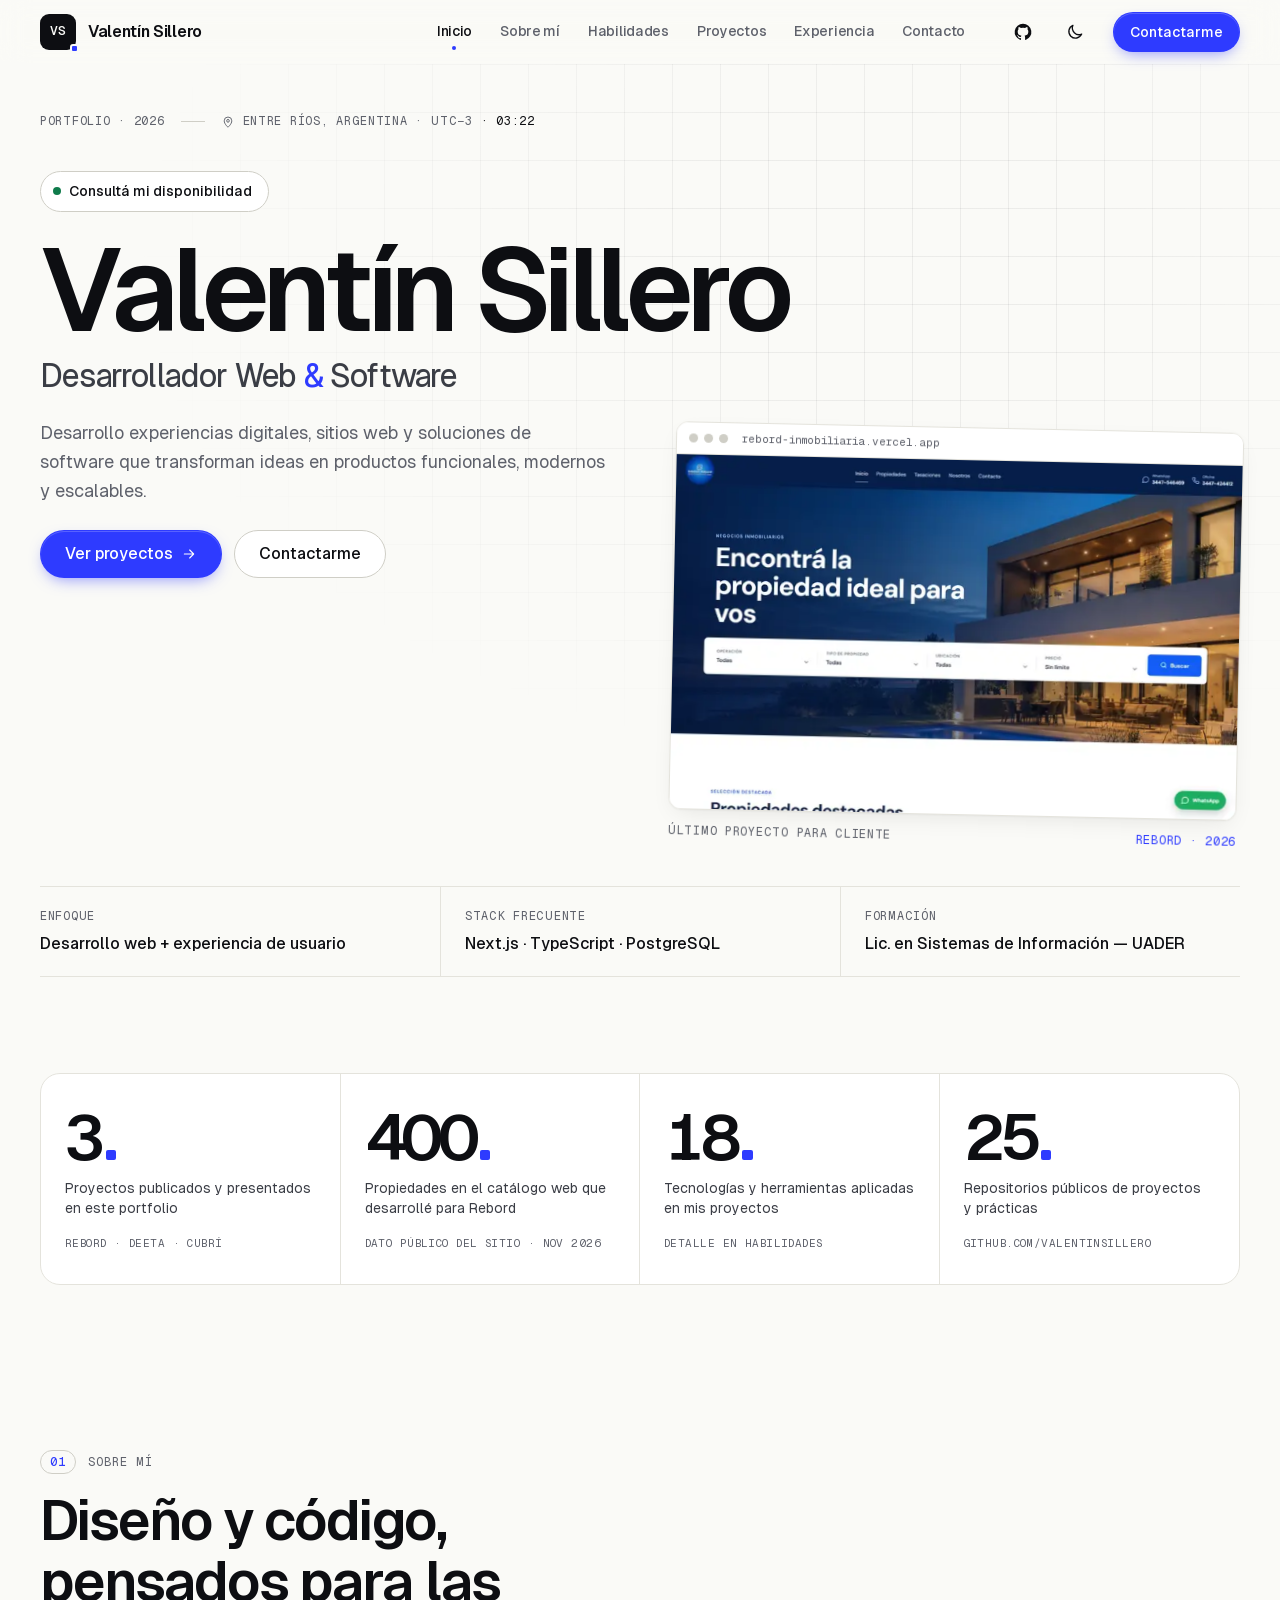
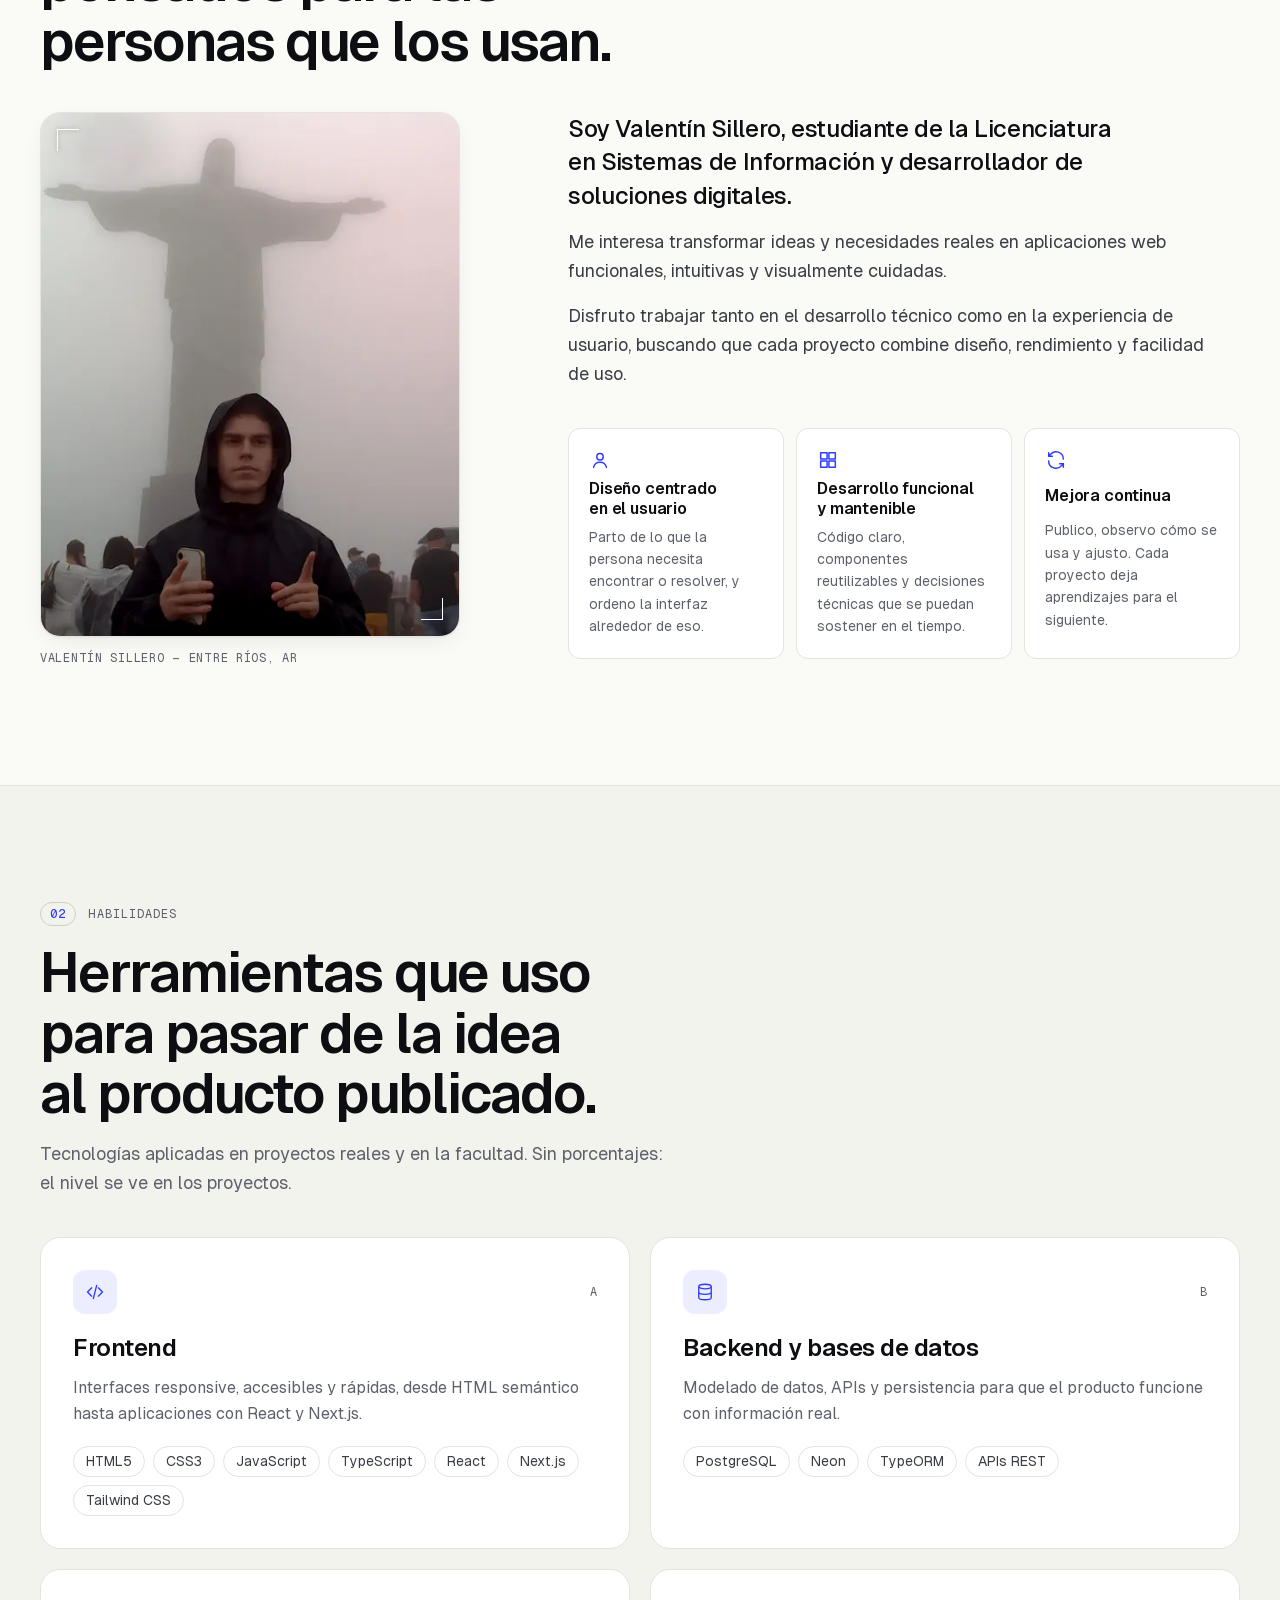
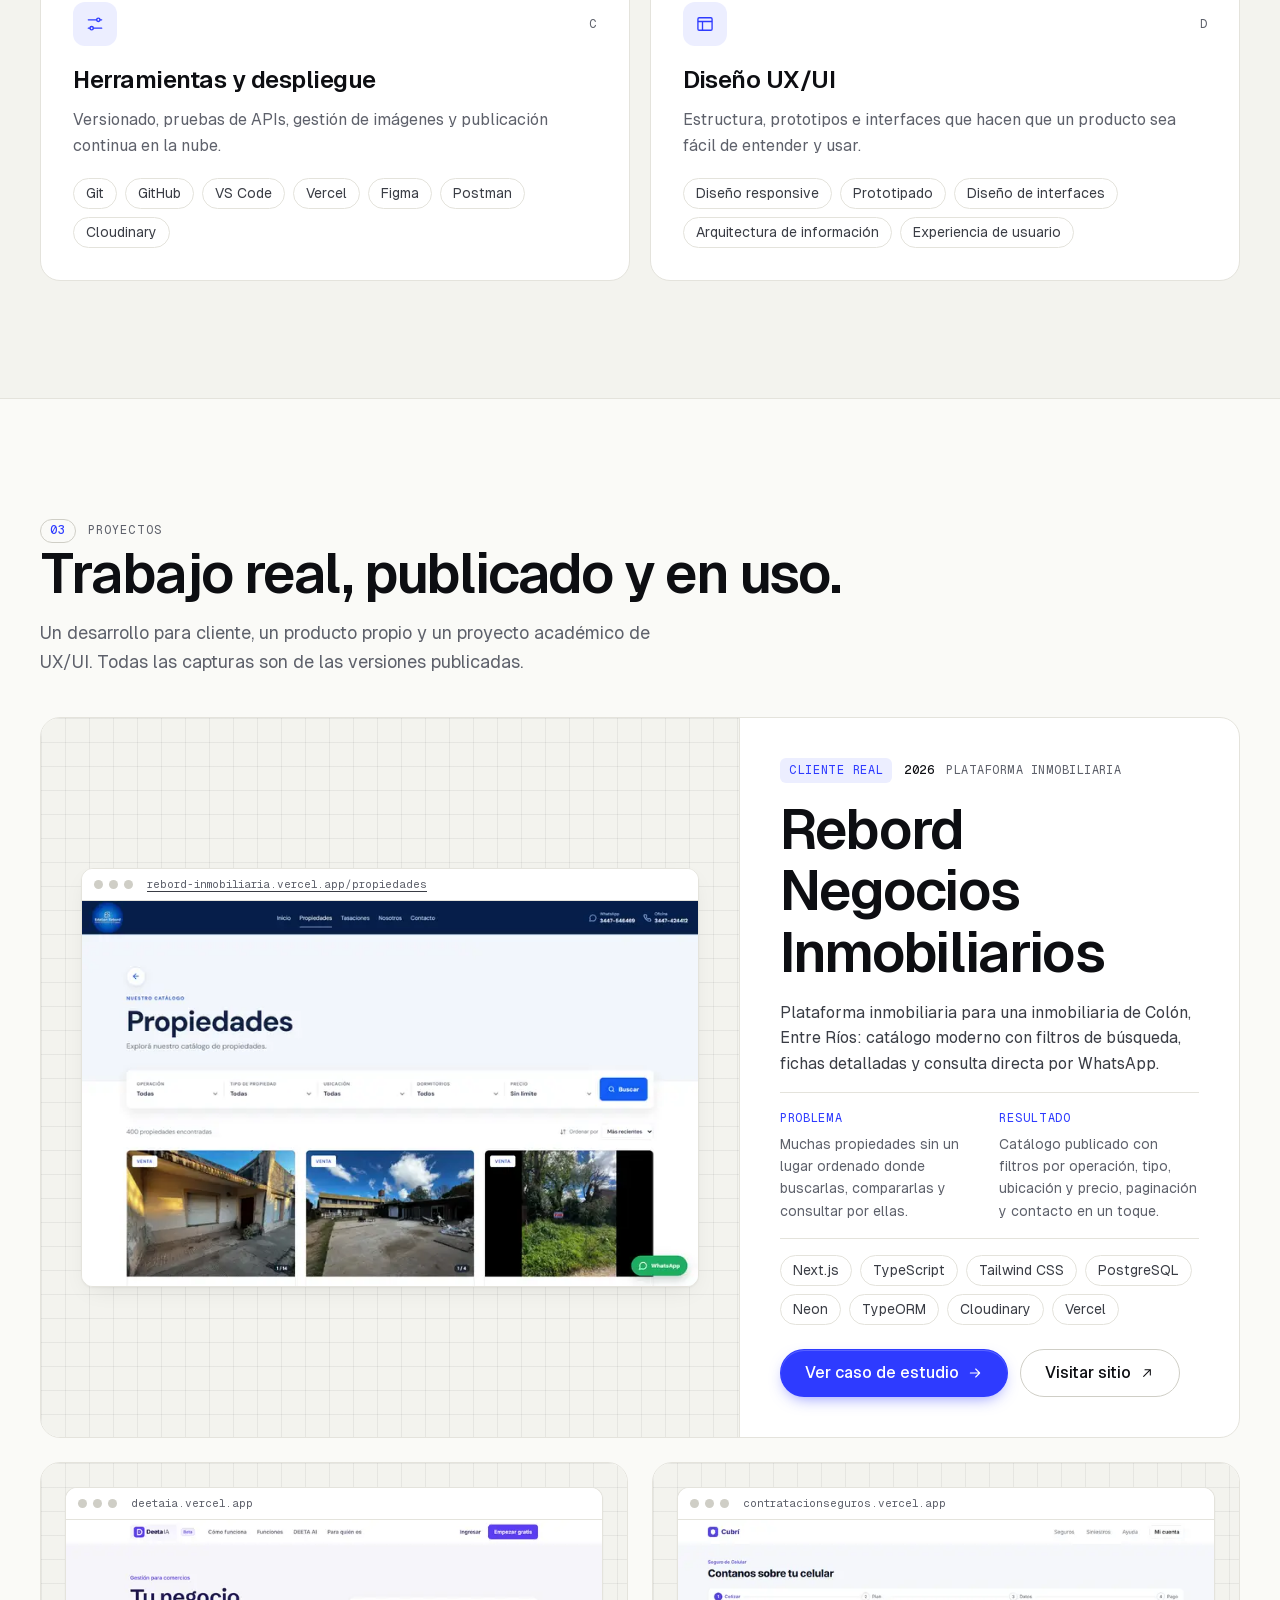
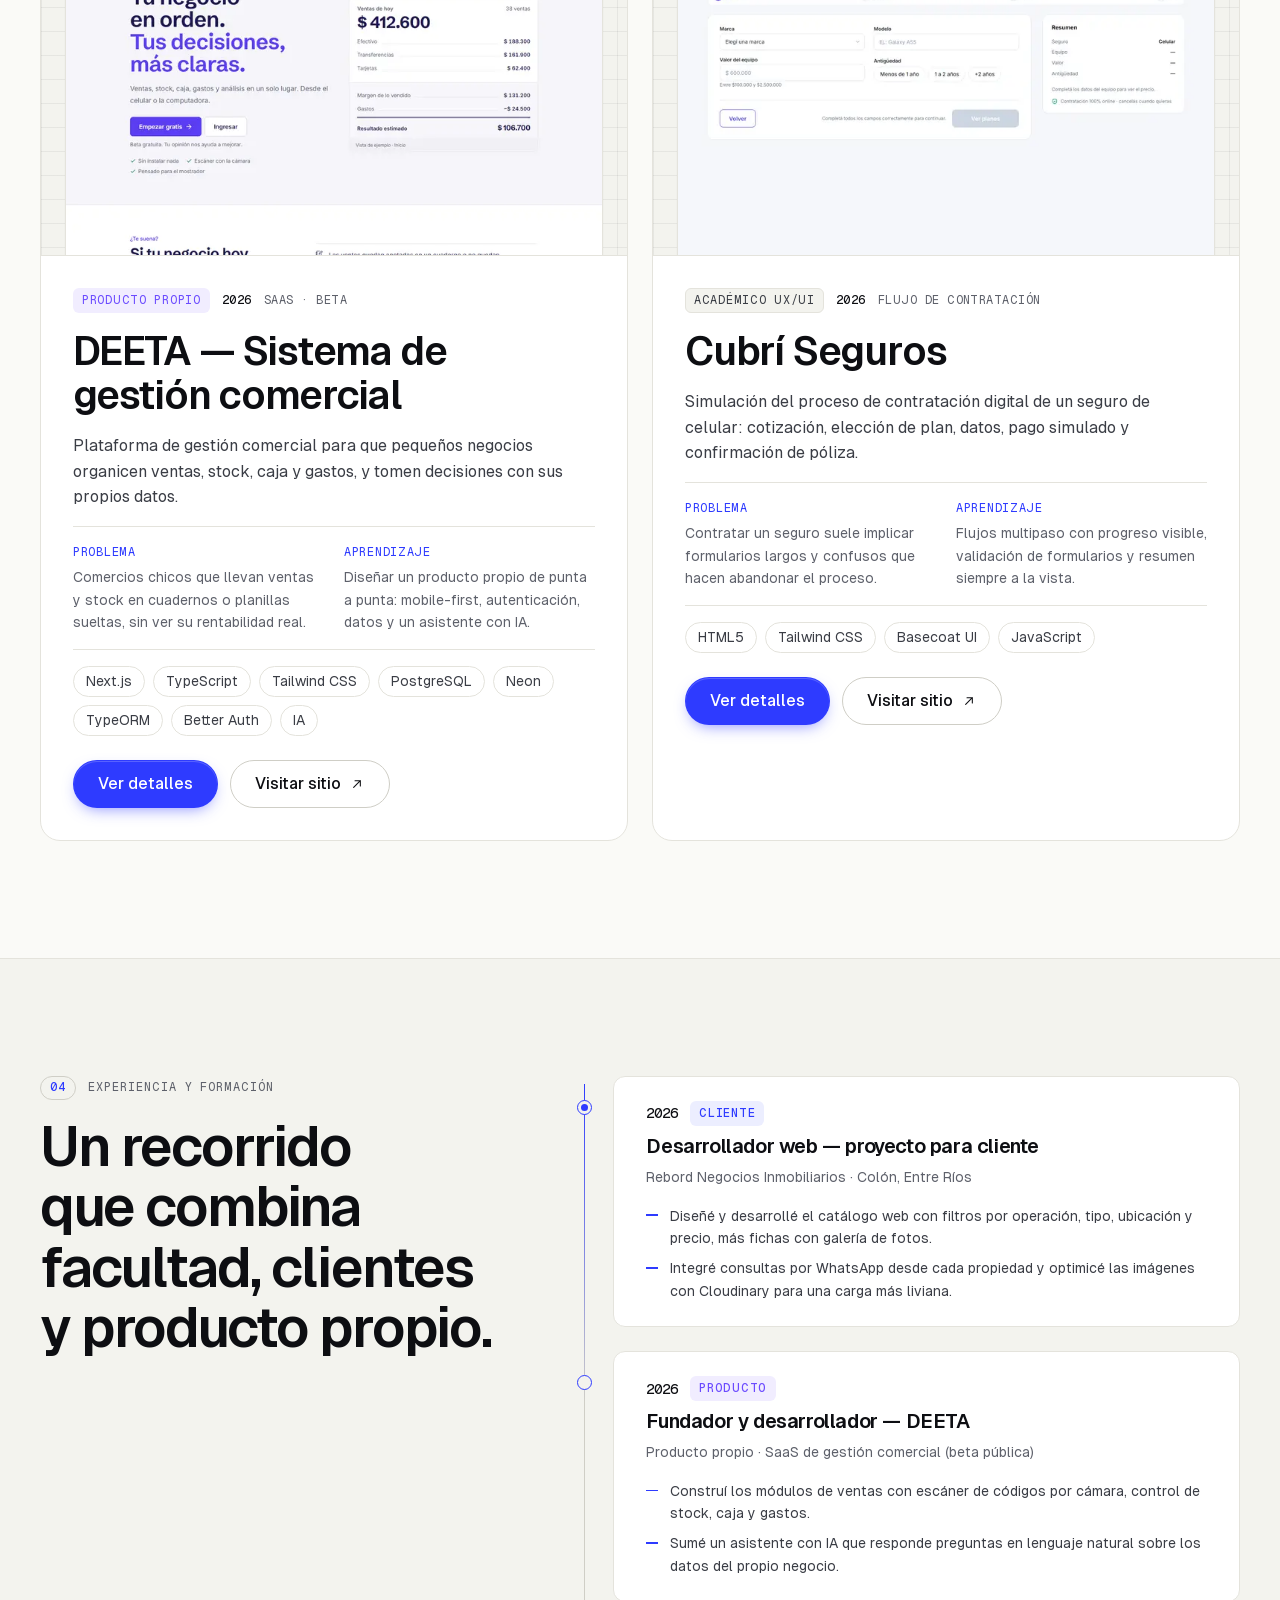
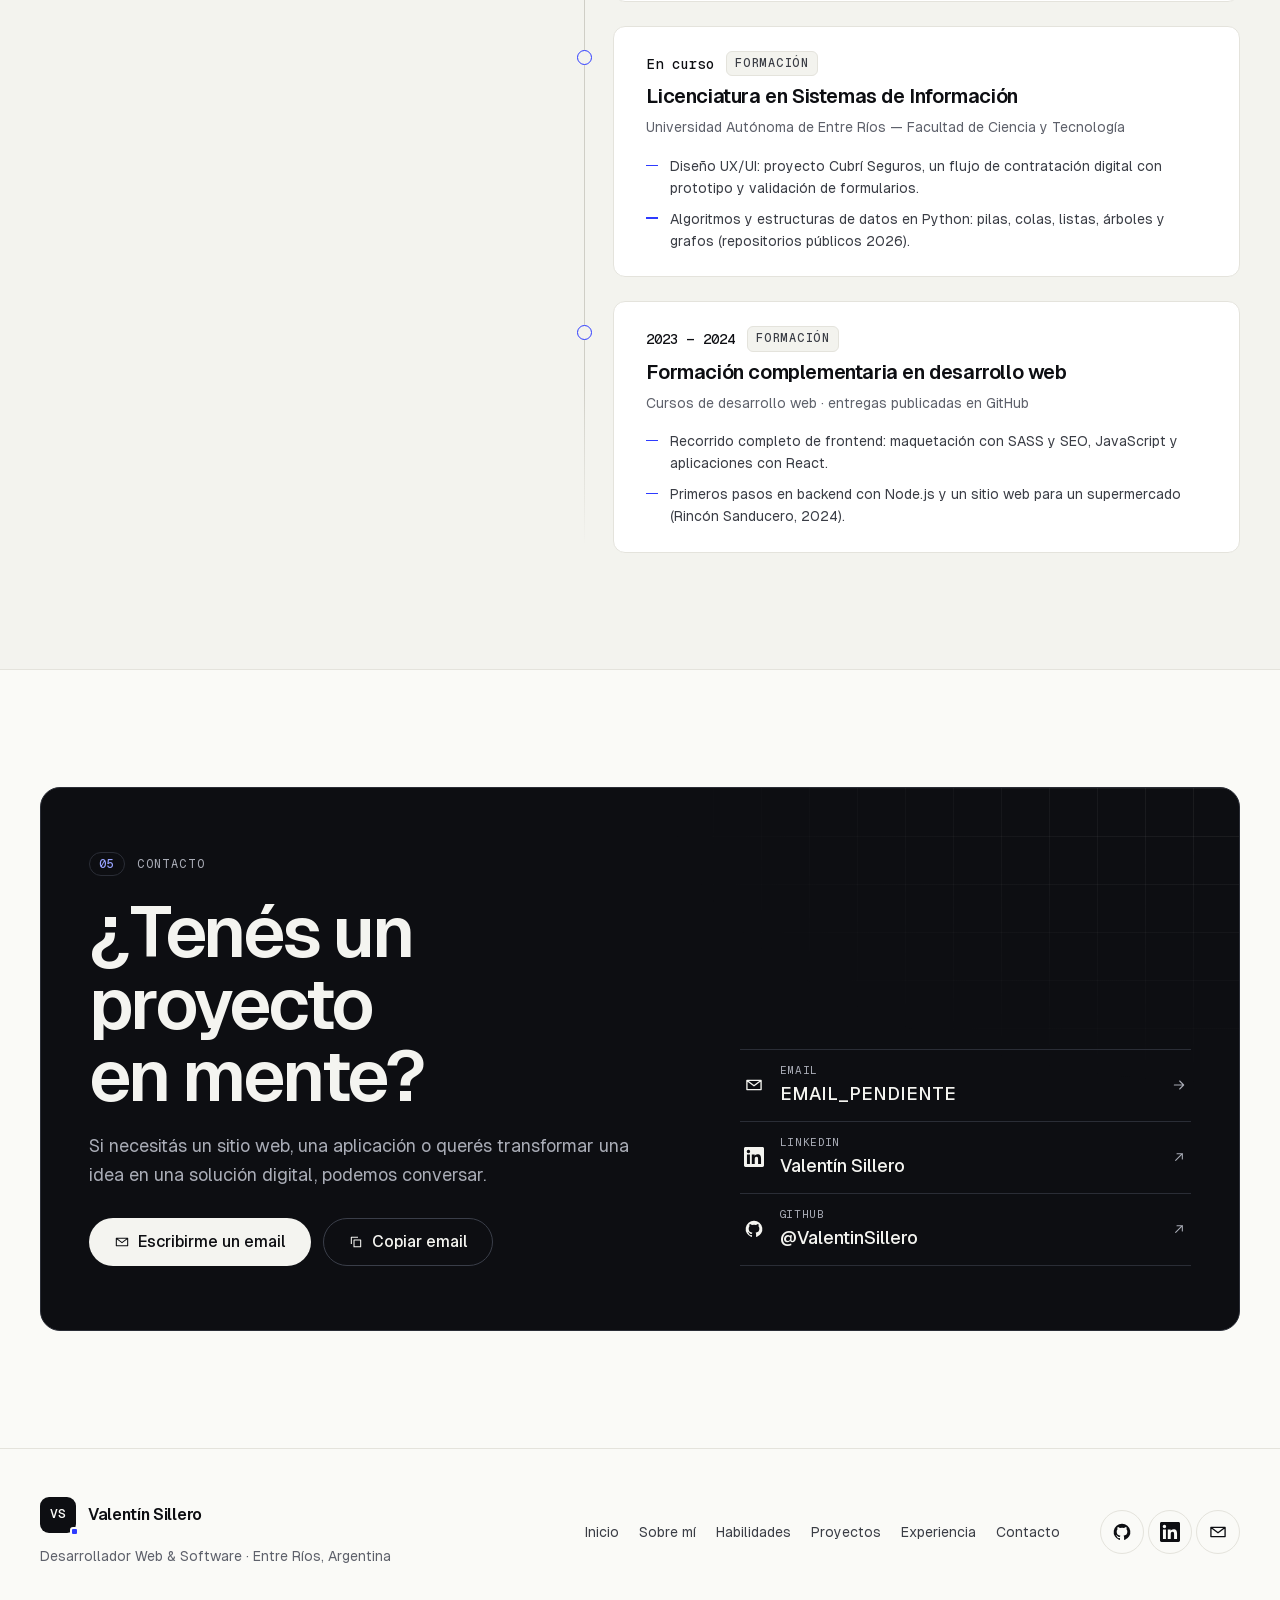
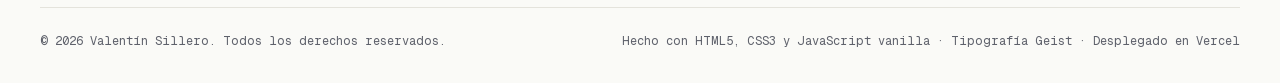
==== commit 6e63f206: "feat(sobre-mi): retrato real en lugar del placeholder Agrega la fotografía de Valentín recortada en " ====
--- a/index.html
+++ b/index.html
@@ -9,16 +9,15 @@
   <meta name="theme-color" content="#FAFAF7" media="(prefers-color-scheme: light)">
   <meta name="theme-color" content="#0B0C10" media="(prefers-color-scheme: dark)">
   <meta name="color-scheme" content="light dark">
-  <!-- PENDIENTE: reemplazar SITE_URL por la URL pública definitiva de Vercel -->
-  <link rel="canonical" href="https://SITE_URL/">
+  <link rel="canonical" href="https://portafolioweb-taupe-chi.vercel.app/">
 
   <meta property="og:type" content="website">
   <meta property="og:locale" content="es_AR">
   <meta property="og:site_name" content="Valentín Sillero">
   <meta property="og:title" content="Valentín Sillero — Desarrollador Web &amp; Software">
   <meta property="og:description" content="Desarrollo sitios web y soluciones de software que transforman ideas en productos funcionales, modernos y escalables.">
-  <meta property="og:url" content="https://SITE_URL/">
-  <meta property="og:image" content="https://SITE_URL/assets/img/og-image.png">
+  <meta property="og:url" content="https://portafolioweb-taupe-chi.vercel.app/">
+  <meta property="og:image" content="https://portafolioweb-taupe-chi.vercel.app/assets/img/og-image.png">
   <meta property="og:image:width" content="1200">
   <meta property="og:image:height" content="630">
   <meta property="og:image:alt" content="Portada del portfolio de Valentín Sillero">
@@ -197,10 +196,8 @@
 
         <div class="about">
           <figure class="portrait reveal">
-            <!-- PENDIENTE: reemplazar este placeholder por una fotografía real (assets/img/valentin.webp, 640×800) -->
-            <div class="portrait-placeholder" role="img" aria-label="Espacio reservado para el retrato de Valentín Sillero">
-              <span class="portrait-initials" aria-hidden="true">VS</span>
-              <span class="portrait-note mono" aria-hidden="true">Retrato · próximamente</span>
+            <div class="portrait-photo">
+              <img src="/assets/img/valentin-720.webp" srcset="/assets/img/valentin-480.webp 480w, /assets/img/valentin-720.webp 720w" sizes="(min-width: 768px) 420px, 100vw" width="720" height="900" loading="lazy" decoding="async" alt="Valentín Sillero con campera negra frente al Cristo Redentor cubierto de niebla, en Río de Janeiro">
             </div>
             <figcaption class="mono">Valentín Sillero — Entre Ríos, AR</figcaption>
           </figure>
--- a/assets/css/styles.css
+++ b/assets/css/styles.css
@@ -541,24 +541,23 @@
    ========================================================================= */
 .about { display: grid; gap: var(--sp-10); }
 .portrait { margin: 0; max-width: 420px; }
-.portrait-placeholder {
-  position: relative; display: grid; place-items: center;
+.portrait-photo {
+  position: relative;
   aspect-ratio: 4 / 5; border-radius: var(--radius-lg);
   border: 1px solid var(--c-line);
-  background:
-    radial-gradient(circle at 30% 20%, var(--c-accent-soft), transparent 60%),
-    linear-gradient(var(--c-grid) 1px, transparent 1px) 0 0 / 24px 24px,
-    linear-gradient(90deg, var(--c-grid) 1px, transparent 1px) 0 0 / 24px 24px,
-    var(--c-surface);
+  background: var(--c-surface-2);
   overflow: hidden;
-}
-.portrait-placeholder::before, .portrait-placeholder::after {
-  content: ""; position: absolute; width: 22px; height: 22px; border-color: var(--c-accent); border-style: solid;
-}
-.portrait-placeholder::before { top: 16px; left: 16px; border-width: 1.5px 0 0 1.5px; }
-.portrait-placeholder::after { bottom: 16px; right: 16px; border-width: 0 1.5px 1.5px 0; }
-.portrait-initials { font-size: clamp(4rem, 3rem + 6vw, 7rem); font-weight: 600; letter-spacing: -.06em; color: var(--c-ink); }
-.portrait-note { position: absolute; bottom: 20px; left: 20px; font-size: 11px; color: var(--c-muted); text-transform: uppercase; letter-spacing: .06em; }
+  box-shadow: var(--shadow);
+}
+.portrait-photo img { width: 100%; height: 100%; object-fit: cover; transition: transform var(--dur-slow) var(--ease); }
+.portrait:hover .portrait-photo img { transform: scale(1.02); }
+/* Marcas de esquina del concepto "Precisión digital" */
+.portrait-photo::before, .portrait-photo::after {
+  content: ""; position: absolute; z-index: 1; width: 22px; height: 22px; border-color: #FFFFFF; border-style: solid;
+  filter: drop-shadow(0 0 2px rgba(13, 14, 18, .35));
+}
+.portrait-photo::before { top: 16px; left: 16px; border-width: 1.5px 0 0 1.5px; }
+.portrait-photo::after { bottom: 16px; right: 16px; border-width: 0 1.5px 1.5px 0; }
 .portrait figcaption { margin-top: var(--sp-3); font-size: var(--fs-xs); color: var(--c-muted); text-transform: uppercase; letter-spacing: .06em; }
 
 .about-copy { display: grid; gap: var(--sp-4); align-content: start; font-size: var(--fs-md); }
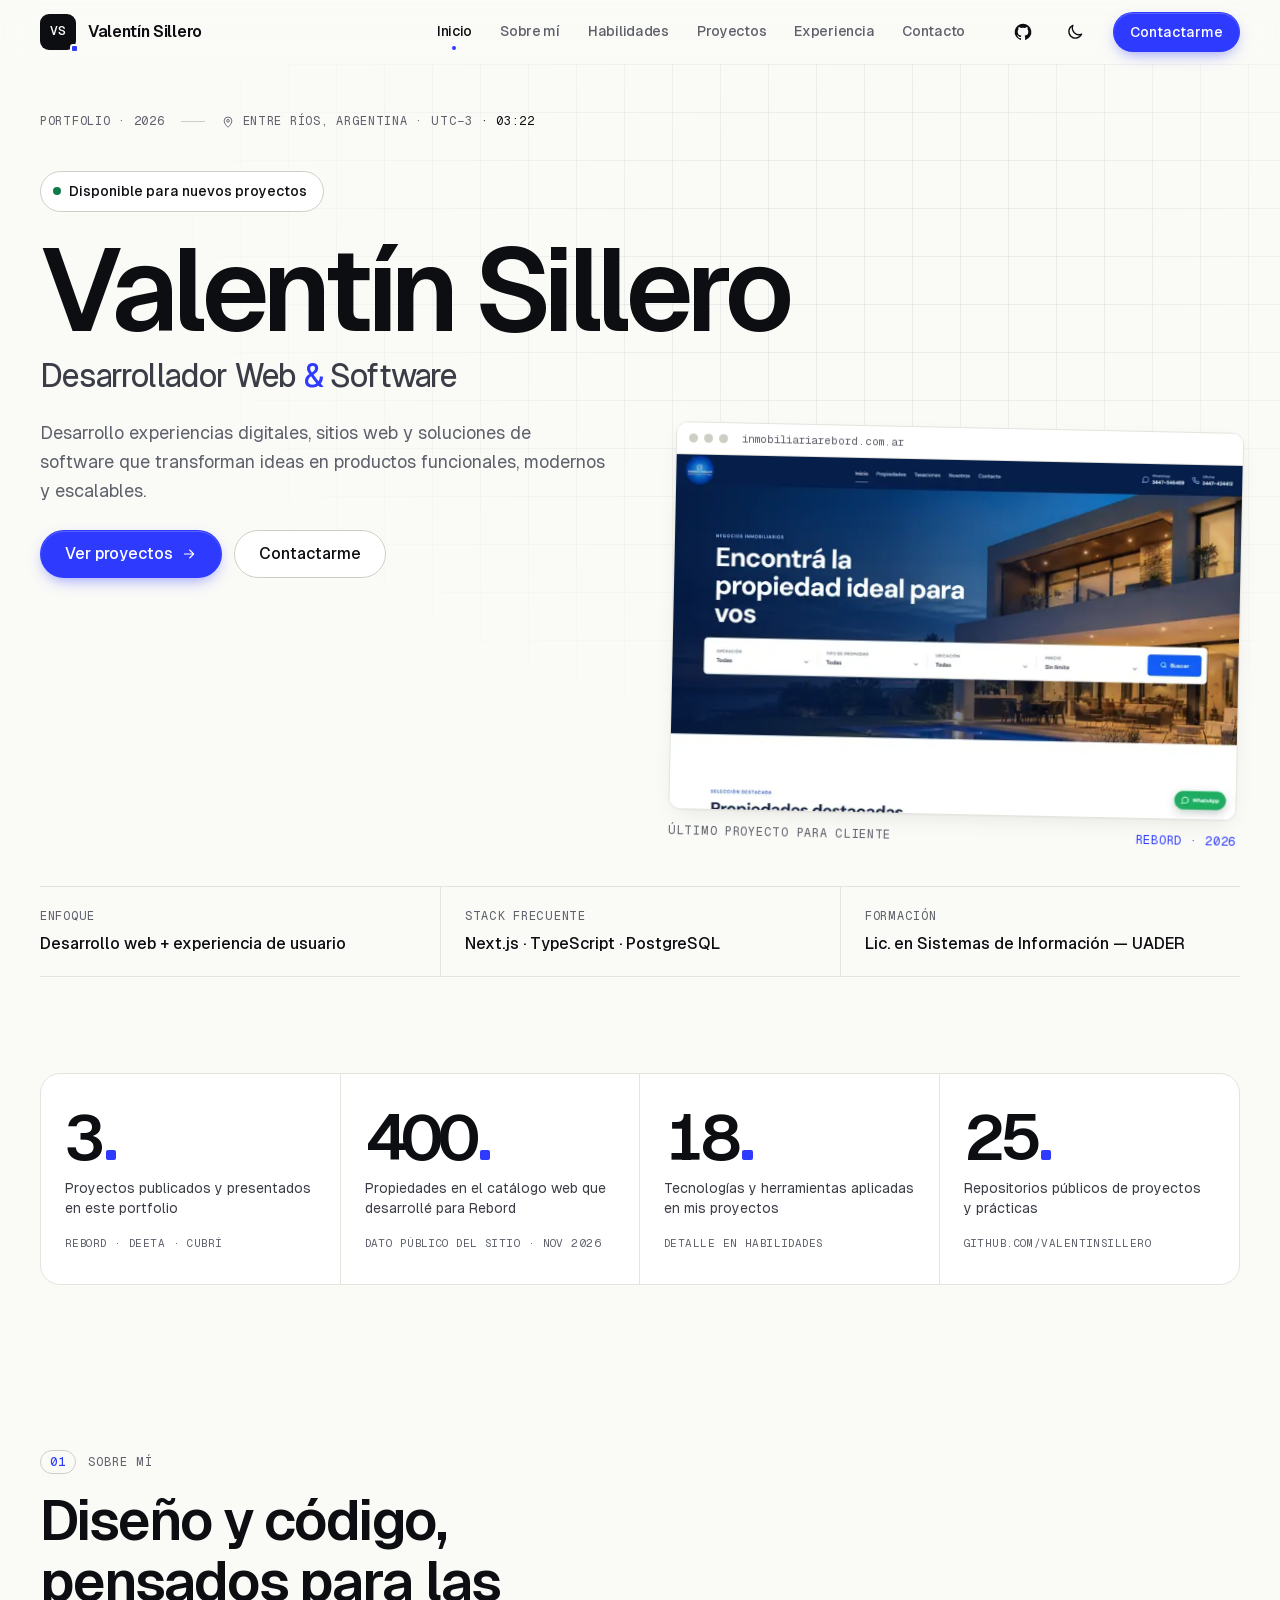
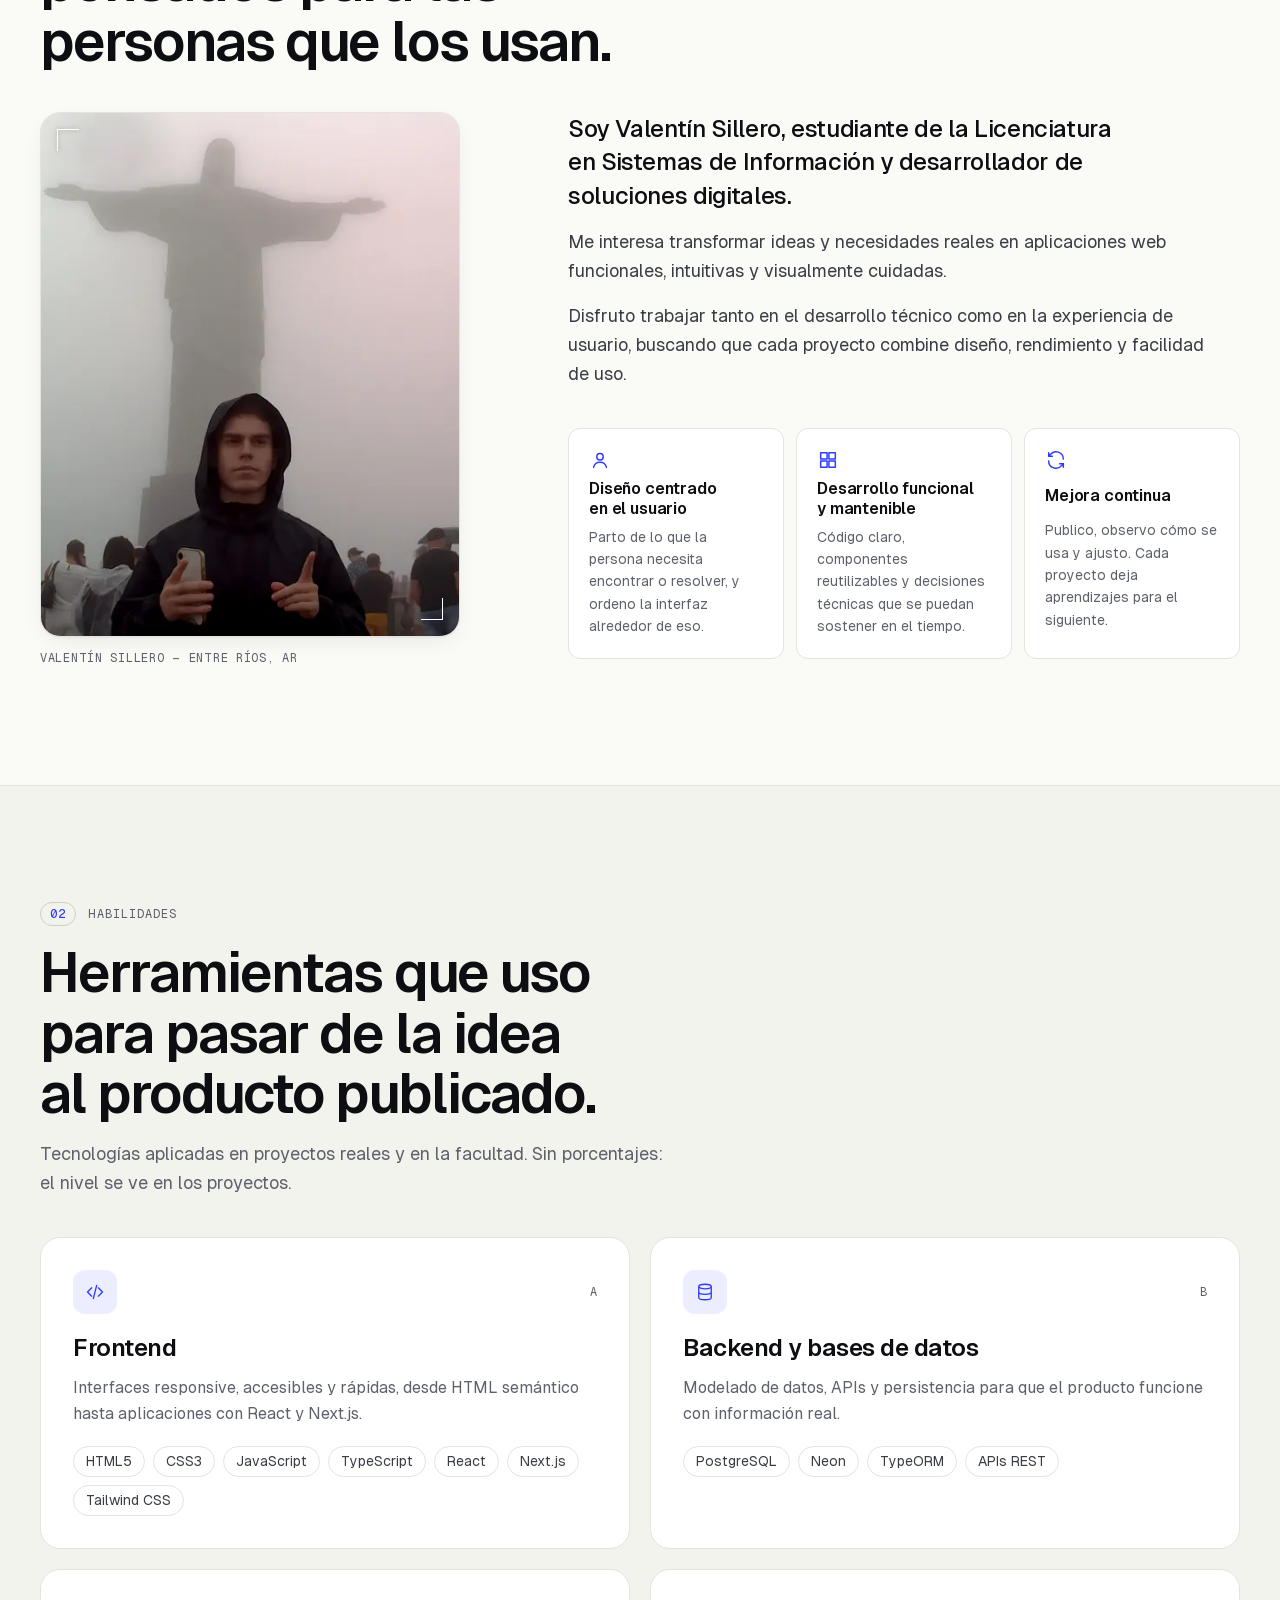
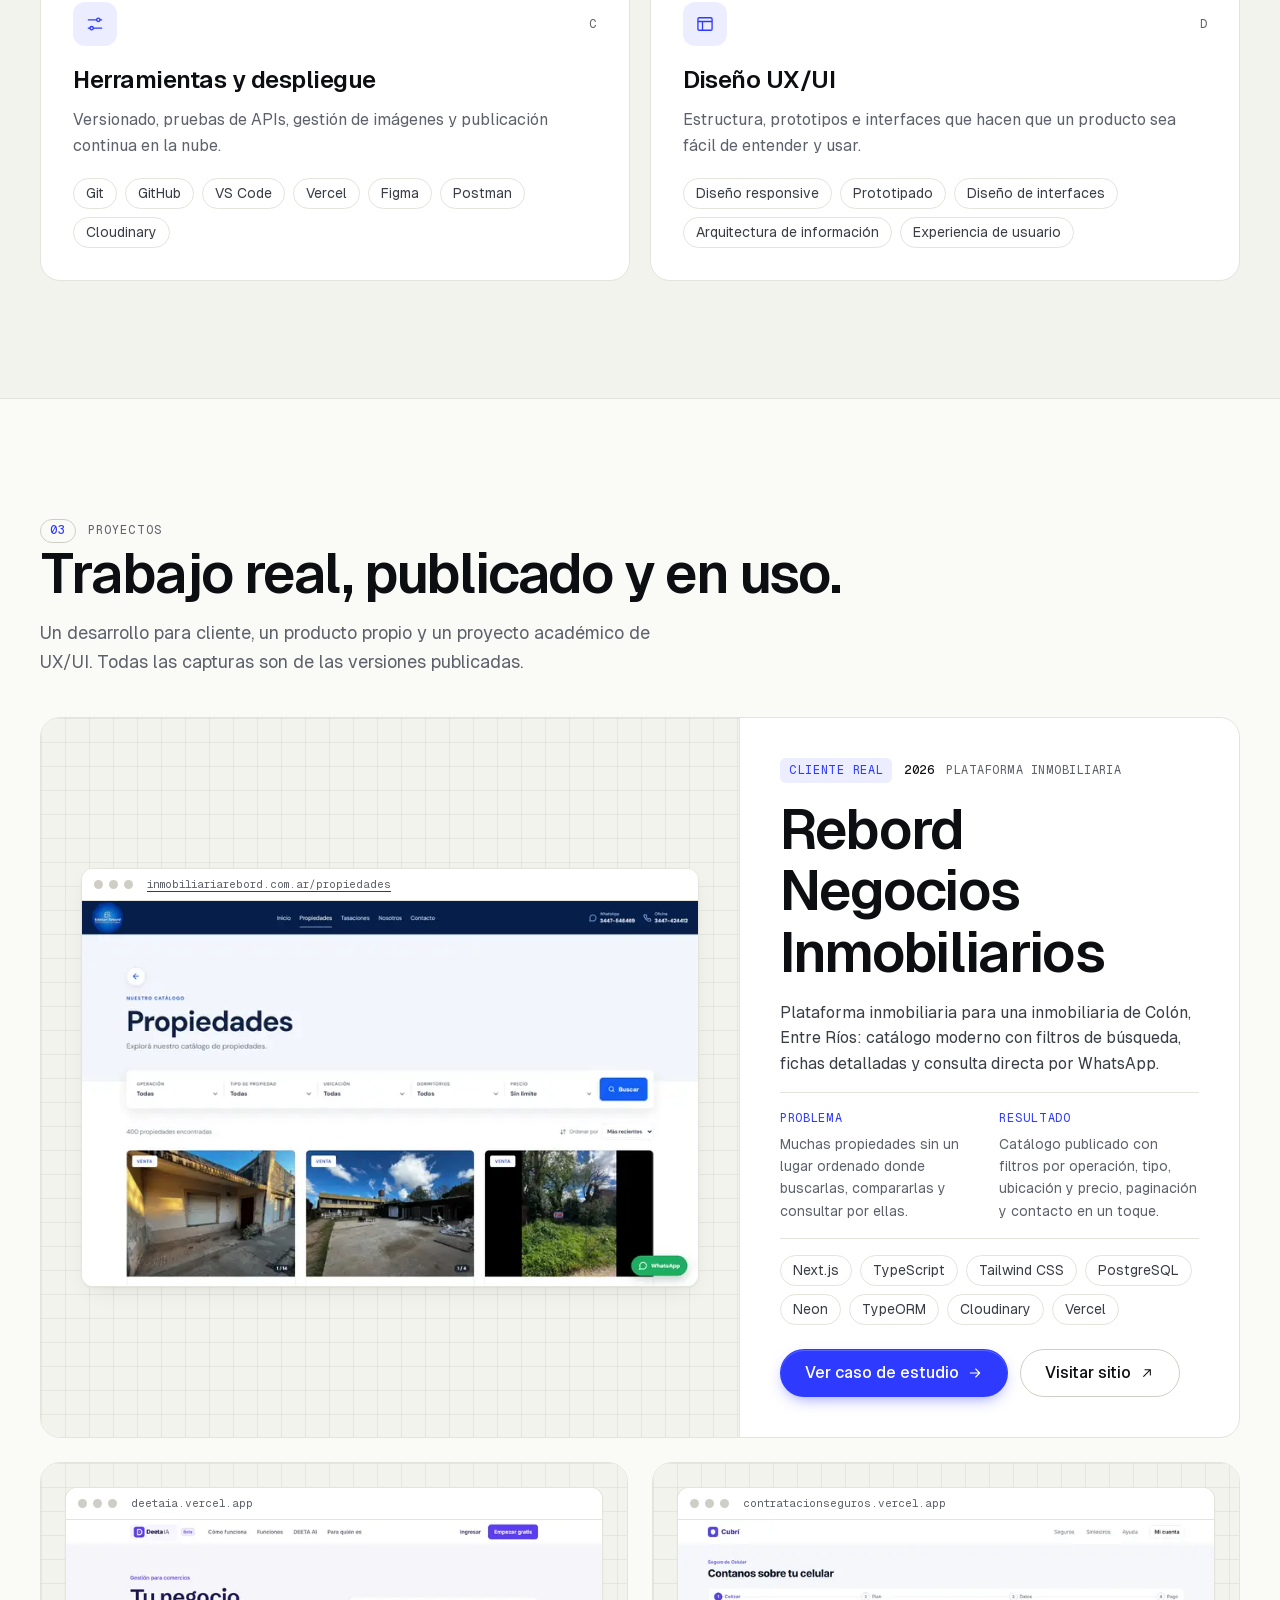
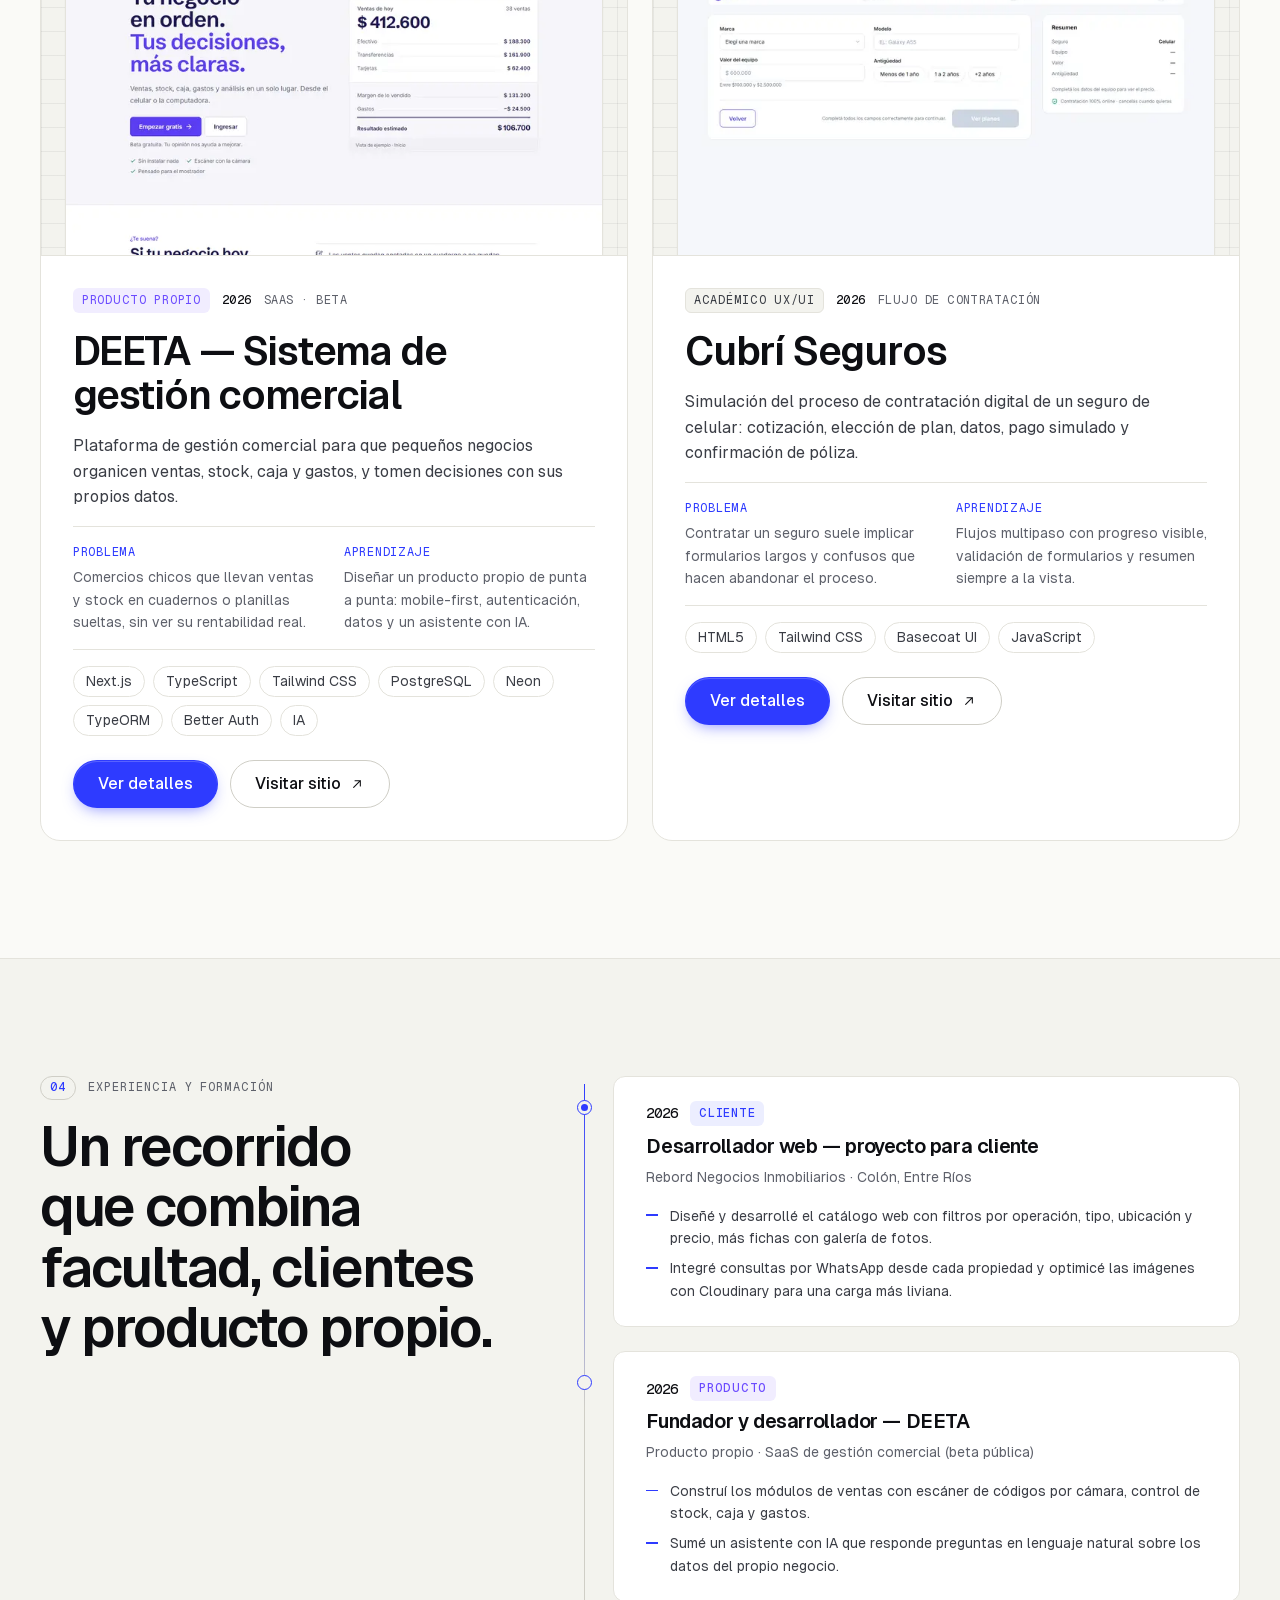
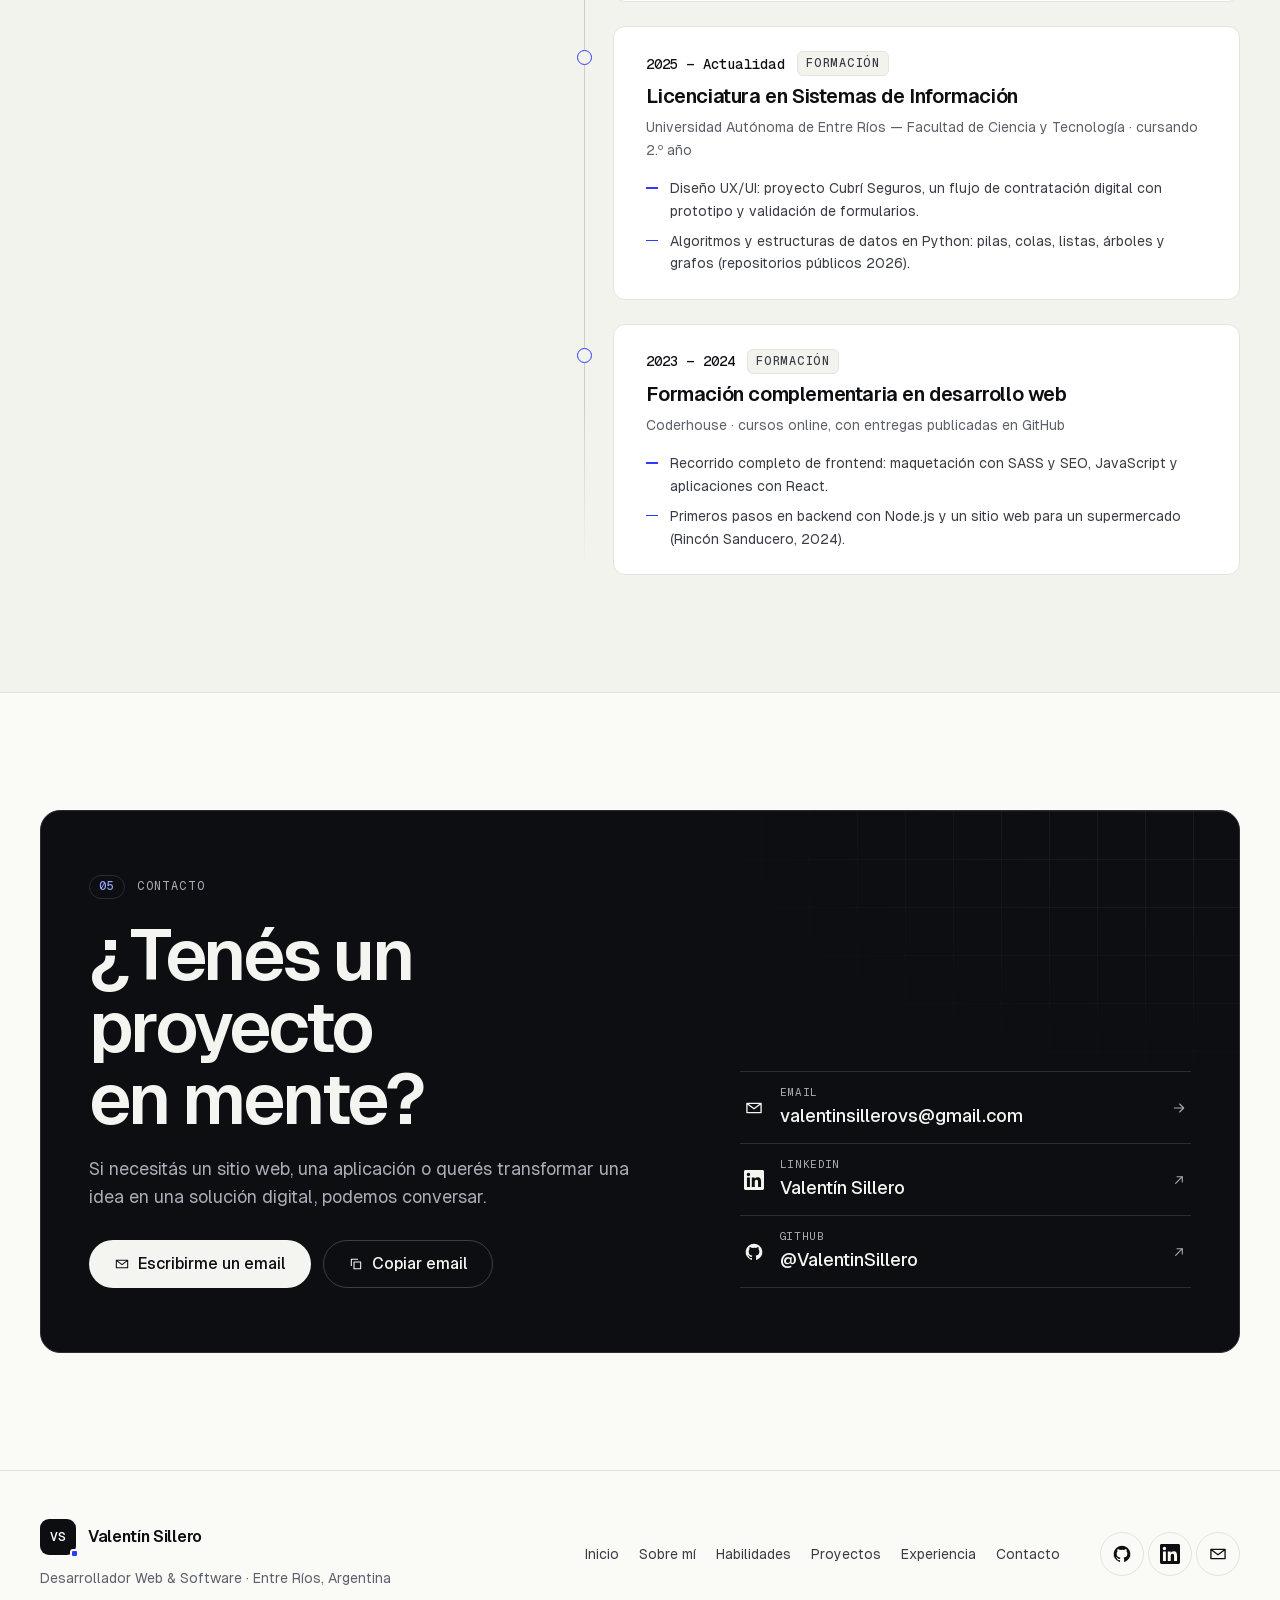
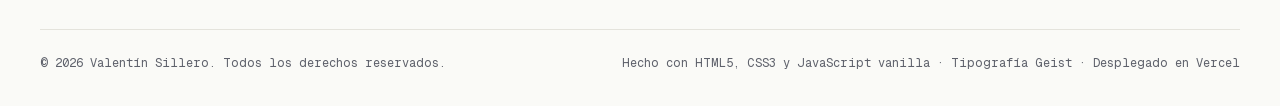
==== commit 06095a7e: "content: datos de contacto reales, disponibilidad, formación y dominio de Rebord - Email valentinsil" ====
--- a/index.html
+++ b/index.html
@@ -113,10 +113,9 @@
 
         <div class="hero-main">
           <div class="hero-copy">
-            <!-- PENDIENTE: si confirmás disponibilidad, cambiar el texto por "Disponible para nuevos proyectos" -->
             <a class="badge badge-status" href="#contacto">
               <span class="status-dot" aria-hidden="true"></span>
-              Consultá mi disponibilidad
+              Disponible para nuevos proyectos
             </a>
 
             <h1 class="hero-title" id="hero-title">
@@ -139,7 +138,7 @@
 
           <figure class="hero-visual">
             <div class="frame">
-              <div class="frame-bar" aria-hidden="true"><span></span><span></span><span></span><em class="mono">rebord-inmobiliaria.vercel.app</em></div>
+              <div class="frame-bar" aria-hidden="true"><span></span><span></span><span></span><em class="mono">inmobiliariarebord.com.ar</em></div>
               <img src="/assets/img/projects/rebord-home-720.webp" width="720" height="450" alt="Página de inicio del sitio de Rebord Negocios Inmobiliarios con buscador de propiedades" loading="lazy" decoding="async">
             </div>
             <figcaption class="mono">
@@ -303,7 +302,7 @@
           <article class="project project-featured reveal" id="proyecto-rebord" aria-labelledby="p-rebord-title">
             <a class="project-media" href="/caso-rebord.html" tabindex="-1" aria-hidden="true">
               <div class="frame">
-                <div class="frame-bar"><span></span><span></span><span></span><em class="mono">rebord-inmobiliaria.vercel.app/propiedades</em></div>
+                <div class="frame-bar"><span></span><span></span><span></span><em class="mono">inmobiliariarebord.com.ar/propiedades</em></div>
                 <img src="/assets/img/projects/rebord-catalogo-1200.webp" srcset="/assets/img/projects/rebord-catalogo-720.webp 720w, /assets/img/projects/rebord-catalogo-1200.webp 1200w" sizes="(min-width: 1024px) 680px, 100vw" width="1200" height="750" loading="lazy" decoding="async" alt="">
               </div>
             </a>
@@ -323,7 +322,7 @@
                   Ver caso de estudio
                   <svg class="icon icon-sm" aria-hidden="true"><use href="#i-arrow"/></svg>
                 </a>
-                <a class="btn btn-secondary" href="https://rebord-inmobiliaria.vercel.app/" target="_blank" rel="noopener noreferrer">
+                <a class="btn btn-secondary" href="https://www.inmobiliariarebord.com.ar/" target="_blank" rel="noopener noreferrer">
                   Visitar sitio
                   <svg class="icon icon-sm" aria-hidden="true"><use href="#i-external"/></svg>
                   <span class="sr-only">(se abre en una pestaña nueva)</span>
@@ -429,10 +428,9 @@
           <li class="timeline-item reveal">
             <div class="timeline-marker" aria-hidden="true"></div>
             <article class="timeline-card">
-              <!-- PENDIENTE: agregar año de ingreso a la carrera (ej. "2025 — Actualidad") -->
-              <p class="timeline-period mono"><span>En curso</span><span class="pill">Formación</span></p>
+              <p class="timeline-period mono"><span>2025 — Actualidad</span><span class="pill">Formación</span></p>
               <h3>Licenciatura en Sistemas de Información</h3>
-              <p class="timeline-org">Universidad Autónoma de Entre Ríos — Facultad de Ciencia y Tecnología</p>
+              <p class="timeline-org">Universidad Autónoma de Entre Ríos — Facultad de Ciencia y Tecnología · cursando 2.º año</p>
               <ul class="timeline-achievements">
                 <li>Diseño UX/UI: proyecto Cubrí Seguros, un flujo de contratación digital con prototipo y validación de formularios.</li>
                 <li>Algoritmos y estructuras de datos en Python: pilas, colas, listas, árboles y grafos (repositorios públicos 2026).</li>
@@ -442,10 +440,9 @@
           <li class="timeline-item reveal">
             <div class="timeline-marker" aria-hidden="true"></div>
             <article class="timeline-card">
-              <!-- PENDIENTE: confirmar la institución donde se realizaron estos cursos -->
               <p class="timeline-period mono"><span>2023 — 2024</span><span class="pill">Formación</span></p>
               <h3>Formación complementaria en desarrollo web</h3>
-              <p class="timeline-org">Cursos de desarrollo web · entregas publicadas en GitHub</p>
+              <p class="timeline-org">Coderhouse · cursos online, con entregas publicadas en GitHub</p>
               <ul class="timeline-achievements">
                 <li>Recorrido completo de frontend: maquetación con SASS y SEO, JavaScript y aplicaciones con React.</li>
                 <li>Primeros pasos en backend con Node.js y un sitio web para un supermercado (Rincón Sanducero, 2024).</li>
@@ -466,12 +463,11 @@
             <h2 class="contact-title" id="contacto-title">¿Tenés un proyecto en mente?</h2>
             <p class="contact-lead">Si necesitás un sitio web, una aplicación o querés transformar una idea en una solución digital, podemos conversar.</p>
             <div class="contact-ctas">
-              <!-- PENDIENTE: reemplazar EMAIL_PENDIENTE por el email real en los 3 lugares de este archivo -->
-              <a class="btn btn-light" href="mailto:EMAIL_PENDIENTE">
+              <a class="btn btn-light" href="mailto:valentinsillerovs@gmail.com">
                 <svg class="icon icon-sm" aria-hidden="true"><use href="#i-mail"/></svg>
                 Escribirme un email
               </a>
-              <button class="btn btn-ghost-light" type="button" data-copy="EMAIL_PENDIENTE">
+              <button class="btn btn-ghost-light" type="button" data-copy="valentinsillerovs@gmail.com">
                 <svg class="icon icon-sm" aria-hidden="true" data-copy-icon><use href="#i-copy"/></svg>
                 <span data-copy-label>Copiar email</span>
               </button>
@@ -481,15 +477,14 @@
 
           <ul class="contact-list" role="list">
             <li>
-              <a class="contact-link" href="mailto:EMAIL_PENDIENTE">
+              <a class="contact-link" href="mailto:valentinsillerovs@gmail.com">
                 <svg class="icon" aria-hidden="true"><use href="#i-mail"/></svg>
-                <span><span class="contact-label mono">Email</span><span class="contact-value">EMAIL_PENDIENTE</span></span>
+                <span><span class="contact-label mono">Email</span><span class="contact-value">valentinsillerovs@gmail.com</span></span>
                 <svg class="icon icon-sm contact-arrow" aria-hidden="true"><use href="#i-arrow"/></svg>
               </a>
             </li>
             <li>
-              <!-- PENDIENTE: reemplazar LINKEDIN_PENDIENTE por la URL real del perfil -->
-              <a class="contact-link" href="https://www.linkedin.com/in/LINKEDIN_PENDIENTE" target="_blank" rel="noopener noreferrer">
+              <a class="contact-link" href="https://www.linkedin.com/in/valent%C3%ADn-sillero-68b806287/" target="_blank" rel="noopener noreferrer">
                 <svg class="icon" aria-hidden="true"><use href="#i-linkedin"/></svg>
                 <span><span class="contact-label mono">LinkedIn</span><span class="contact-value">Valentín Sillero</span></span>
                 <svg class="icon icon-sm contact-arrow" aria-hidden="true"><use href="#i-external"/></svg>
@@ -532,8 +527,8 @@
       </nav>
       <ul class="footer-social" role="list">
         <li><a class="icon-btn" href="https://github.com/ValentinSillero" target="_blank" rel="noopener noreferrer" aria-label="GitHub (se abre en una pestaña nueva)"><svg class="icon" aria-hidden="true"><use href="#i-github"/></svg></a></li>
-        <li><a class="icon-btn" href="https://www.linkedin.com/in/LINKEDIN_PENDIENTE" target="_blank" rel="noopener noreferrer" aria-label="LinkedIn (se abre en una pestaña nueva)"><svg class="icon" aria-hidden="true"><use href="#i-linkedin"/></svg></a></li>
-        <li><a class="icon-btn" href="mailto:EMAIL_PENDIENTE" aria-label="Enviar un email"><svg class="icon" aria-hidden="true"><use href="#i-mail"/></svg></a></li>
+        <li><a class="icon-btn" href="https://www.linkedin.com/in/valent%C3%ADn-sillero-68b806287/" target="_blank" rel="noopener noreferrer" aria-label="LinkedIn (se abre en una pestaña nueva)"><svg class="icon" aria-hidden="true"><use href="#i-linkedin"/></svg></a></li>
+        <li><a class="icon-btn" href="mailto:valentinsillerovs@gmail.com" aria-label="Enviar un email"><svg class="icon" aria-hidden="true"><use href="#i-mail"/></svg></a></li>
       </ul>
       <div class="footer-bottom mono">
         <p>© <span data-year>2026</span> Valentín Sillero. Todos los derechos reservados.</p>
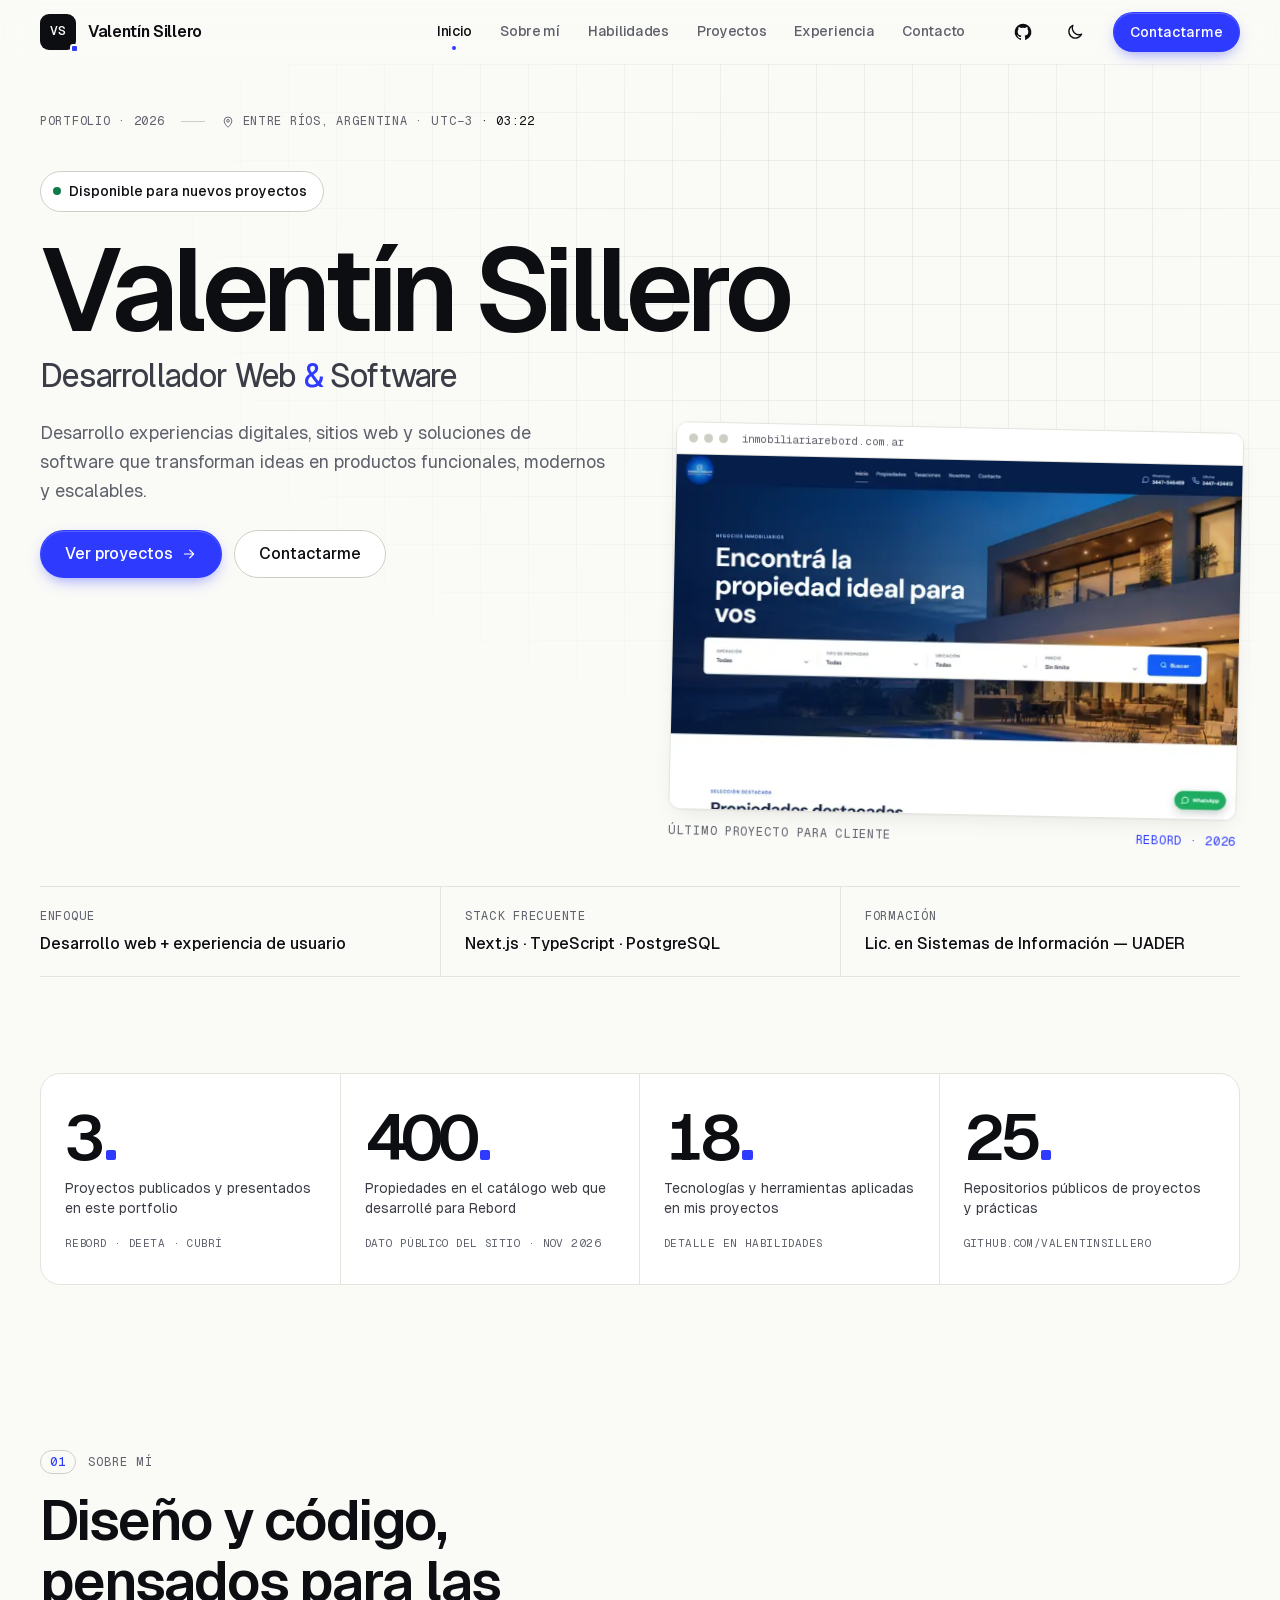
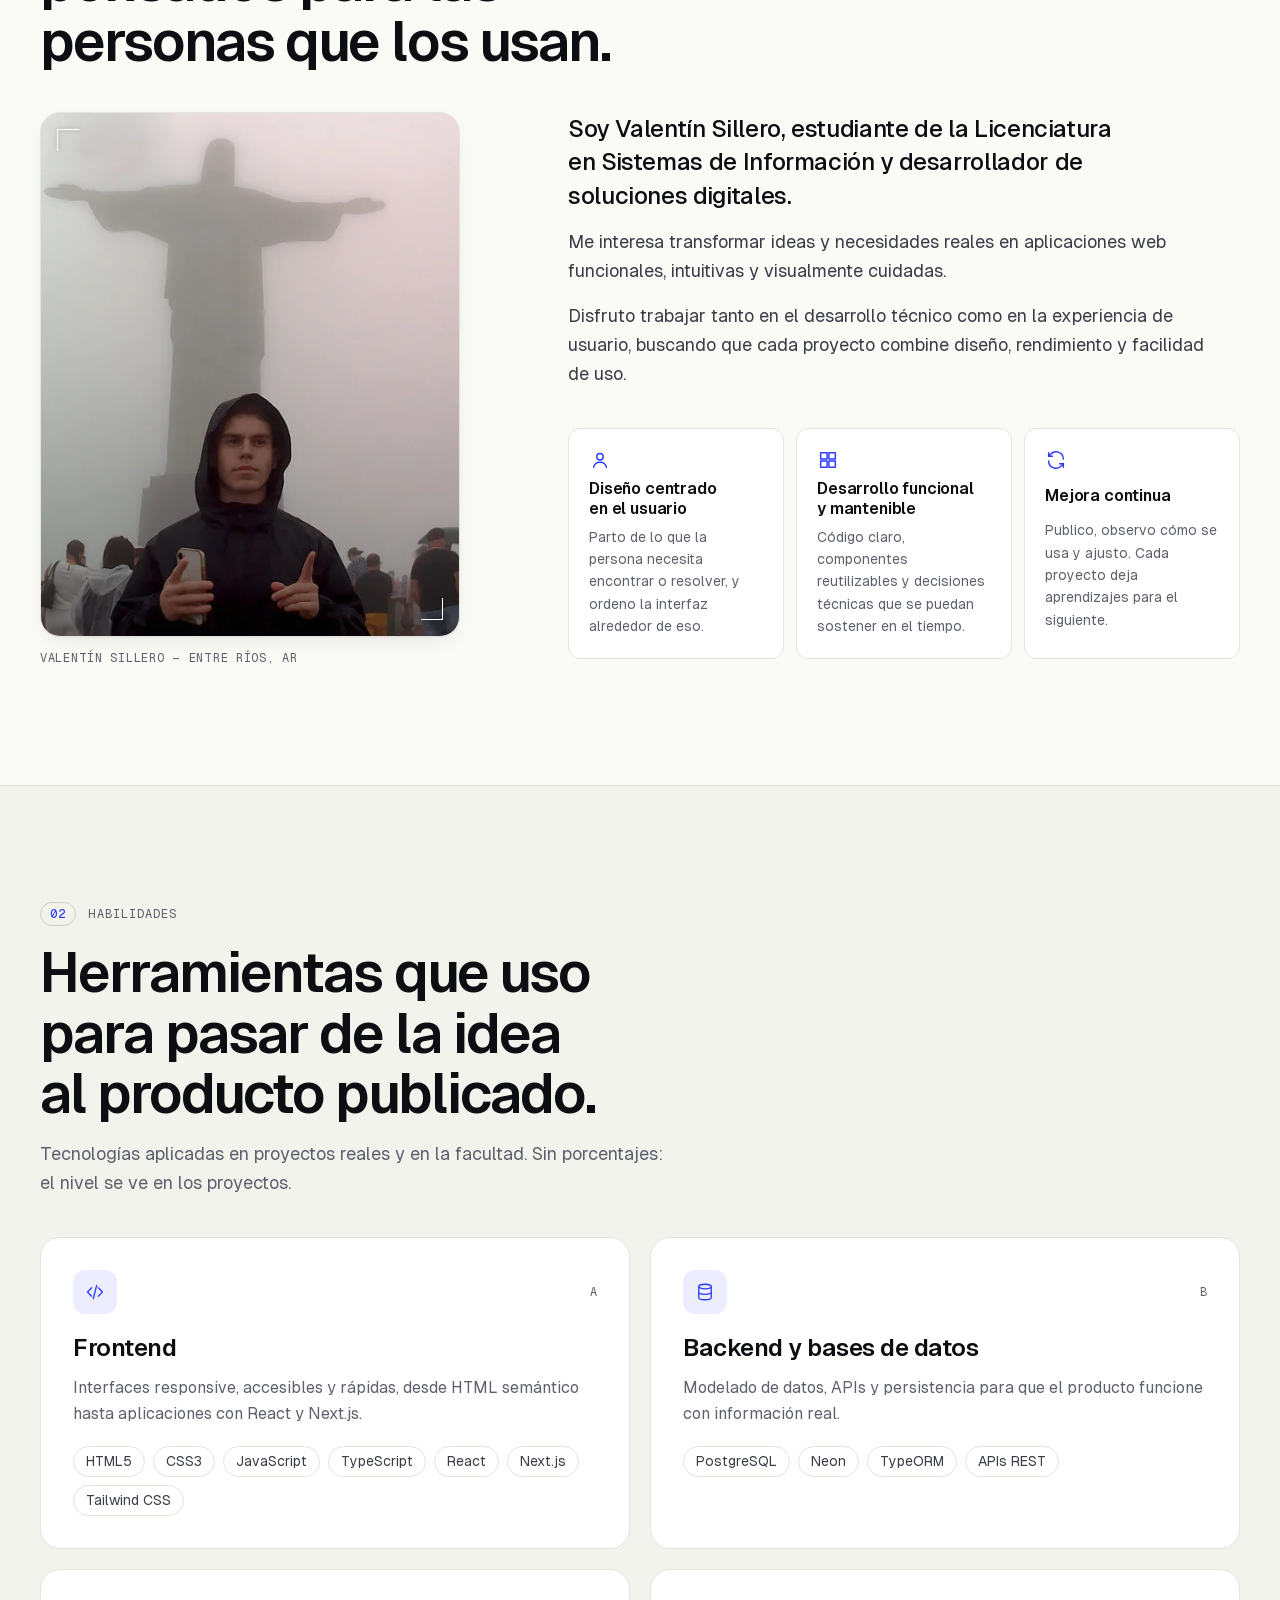
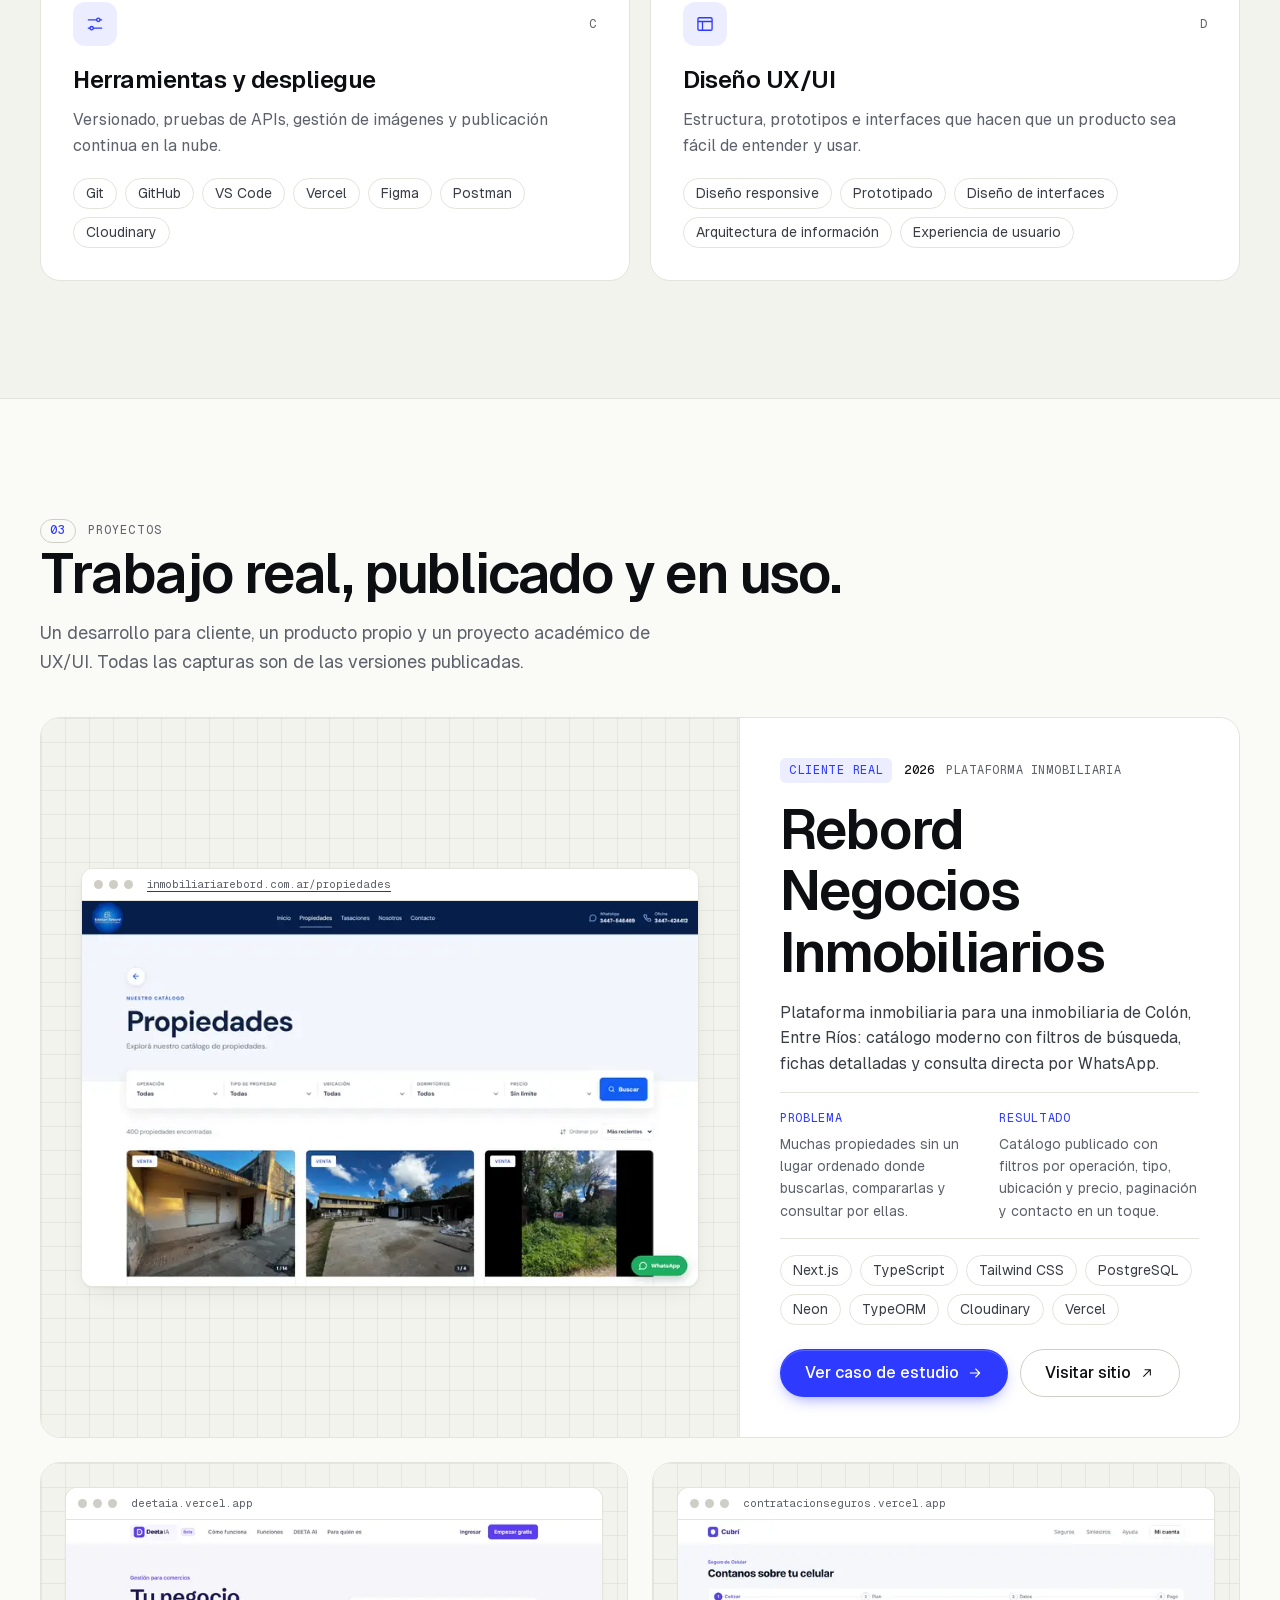
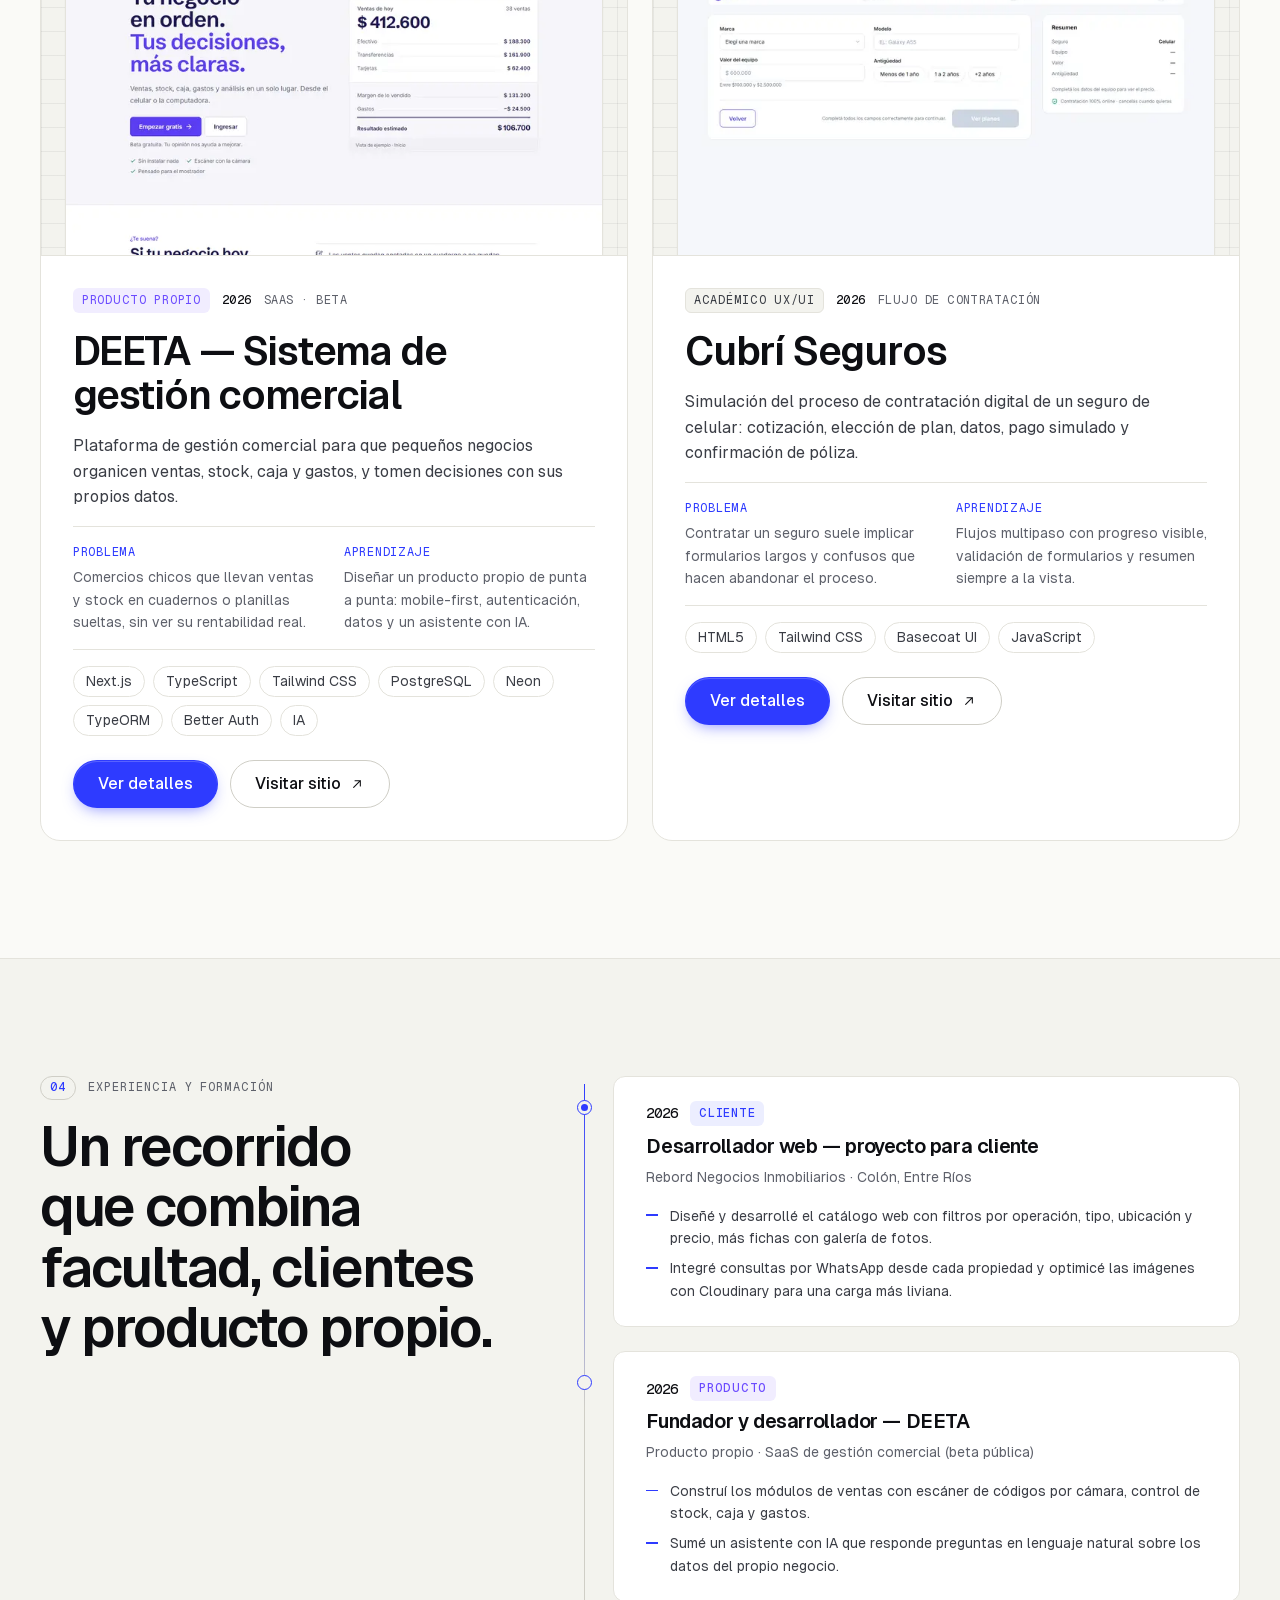
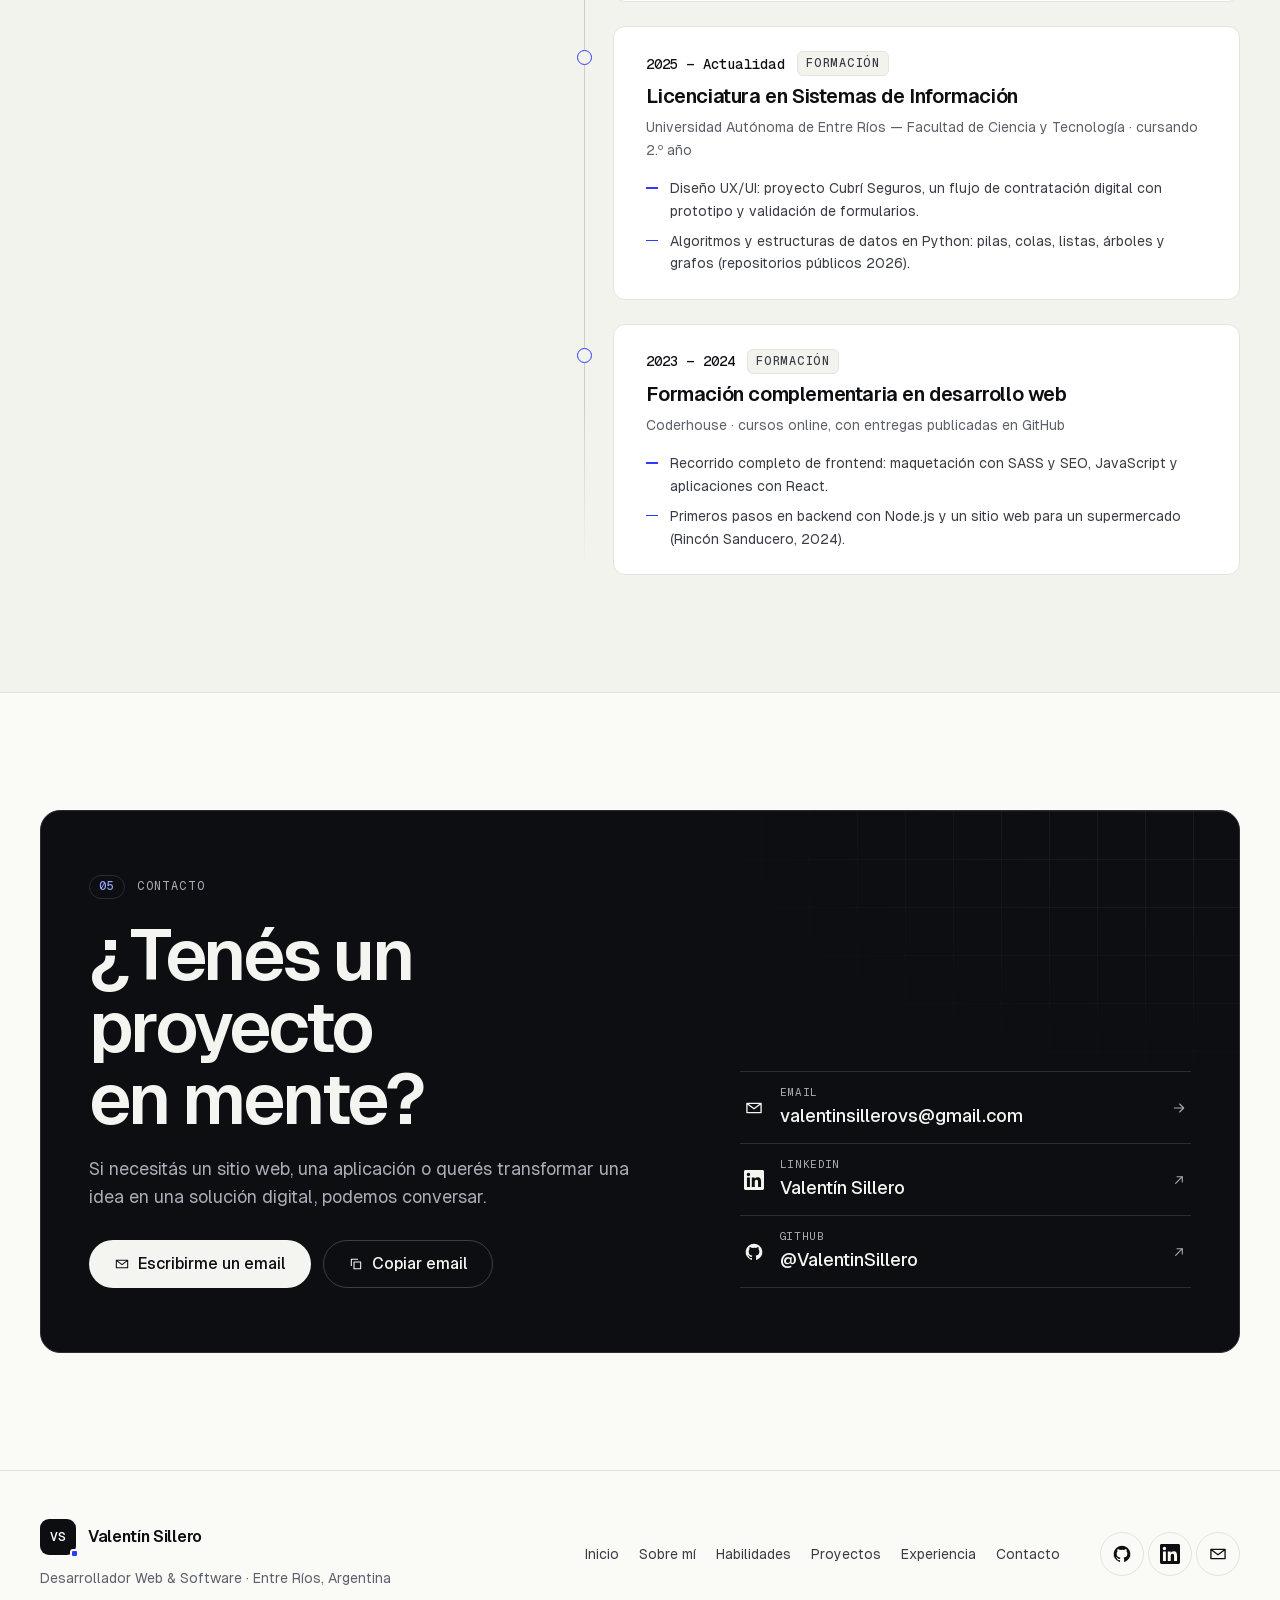
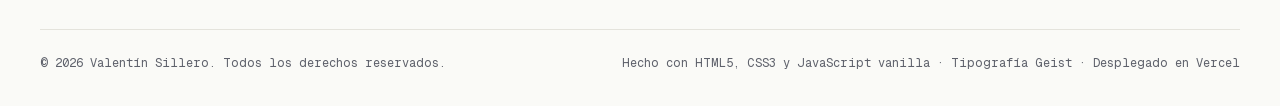
==== commit 908b2690: "fix(sobre-mi): retrato en mayor resolución y con más definición La foto se veía borrosa en pantallas" ====
--- a/index.html
+++ b/index.html
@@ -196,7 +196,7 @@
         <div class="about">
           <figure class="portrait reveal">
             <div class="portrait-photo">
-              <img src="/assets/img/valentin-720.webp" srcset="/assets/img/valentin-480.webp 480w, /assets/img/valentin-720.webp 720w" sizes="(min-width: 768px) 420px, 100vw" width="720" height="900" loading="lazy" decoding="async" alt="Valentín Sillero con campera negra frente al Cristo Redentor cubierto de niebla, en Río de Janeiro">
+              <img src="/assets/img/valentin-720.webp" srcset="/assets/img/valentin-480.webp 480w, /assets/img/valentin-720.webp 720w, /assets/img/valentin-960.webp 960w" sizes="(min-width: 768px) 420px, calc(100vw - 32px)" width="960" height="1200" loading="lazy" decoding="async" alt="Valentín Sillero con campera negra frente al Cristo Redentor cubierto de niebla, en Río de Janeiro">
             </div>
             <figcaption class="mono">Valentín Sillero — Entre Ríos, AR</figcaption>
           </figure>
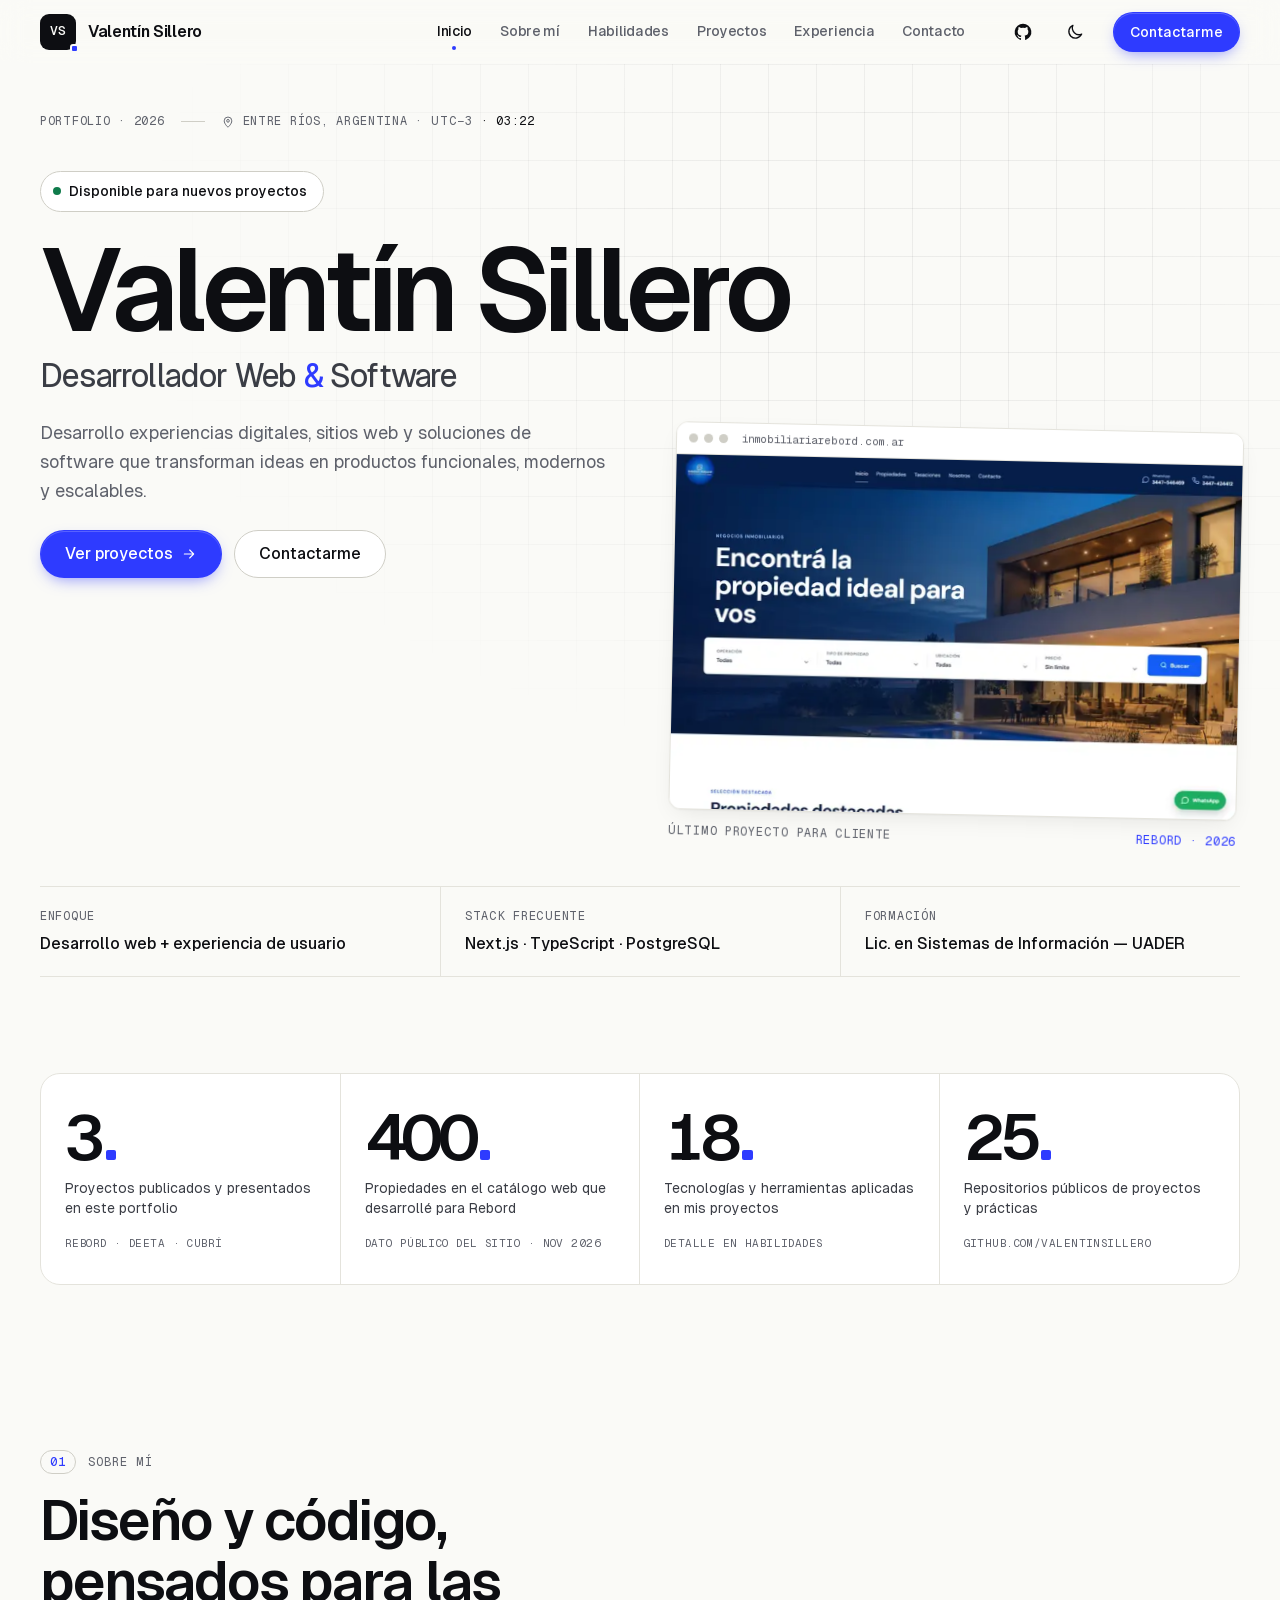
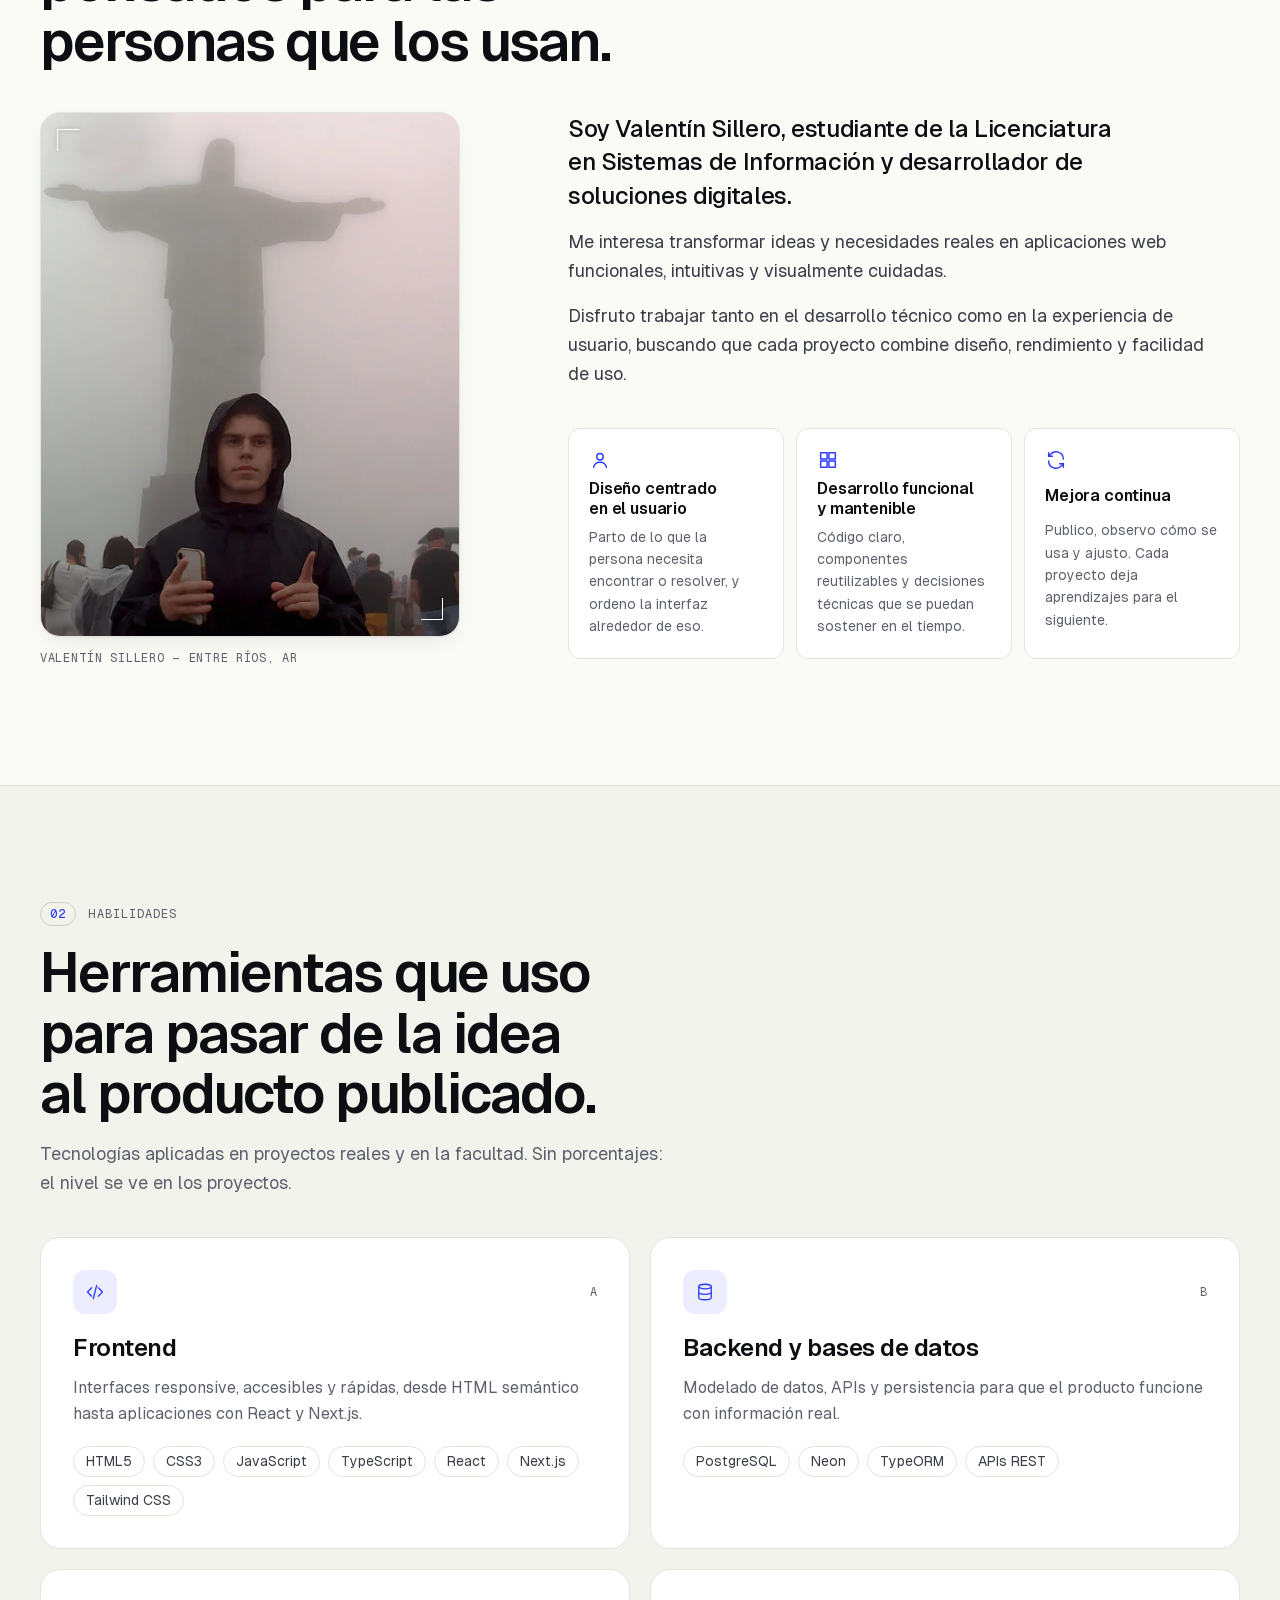
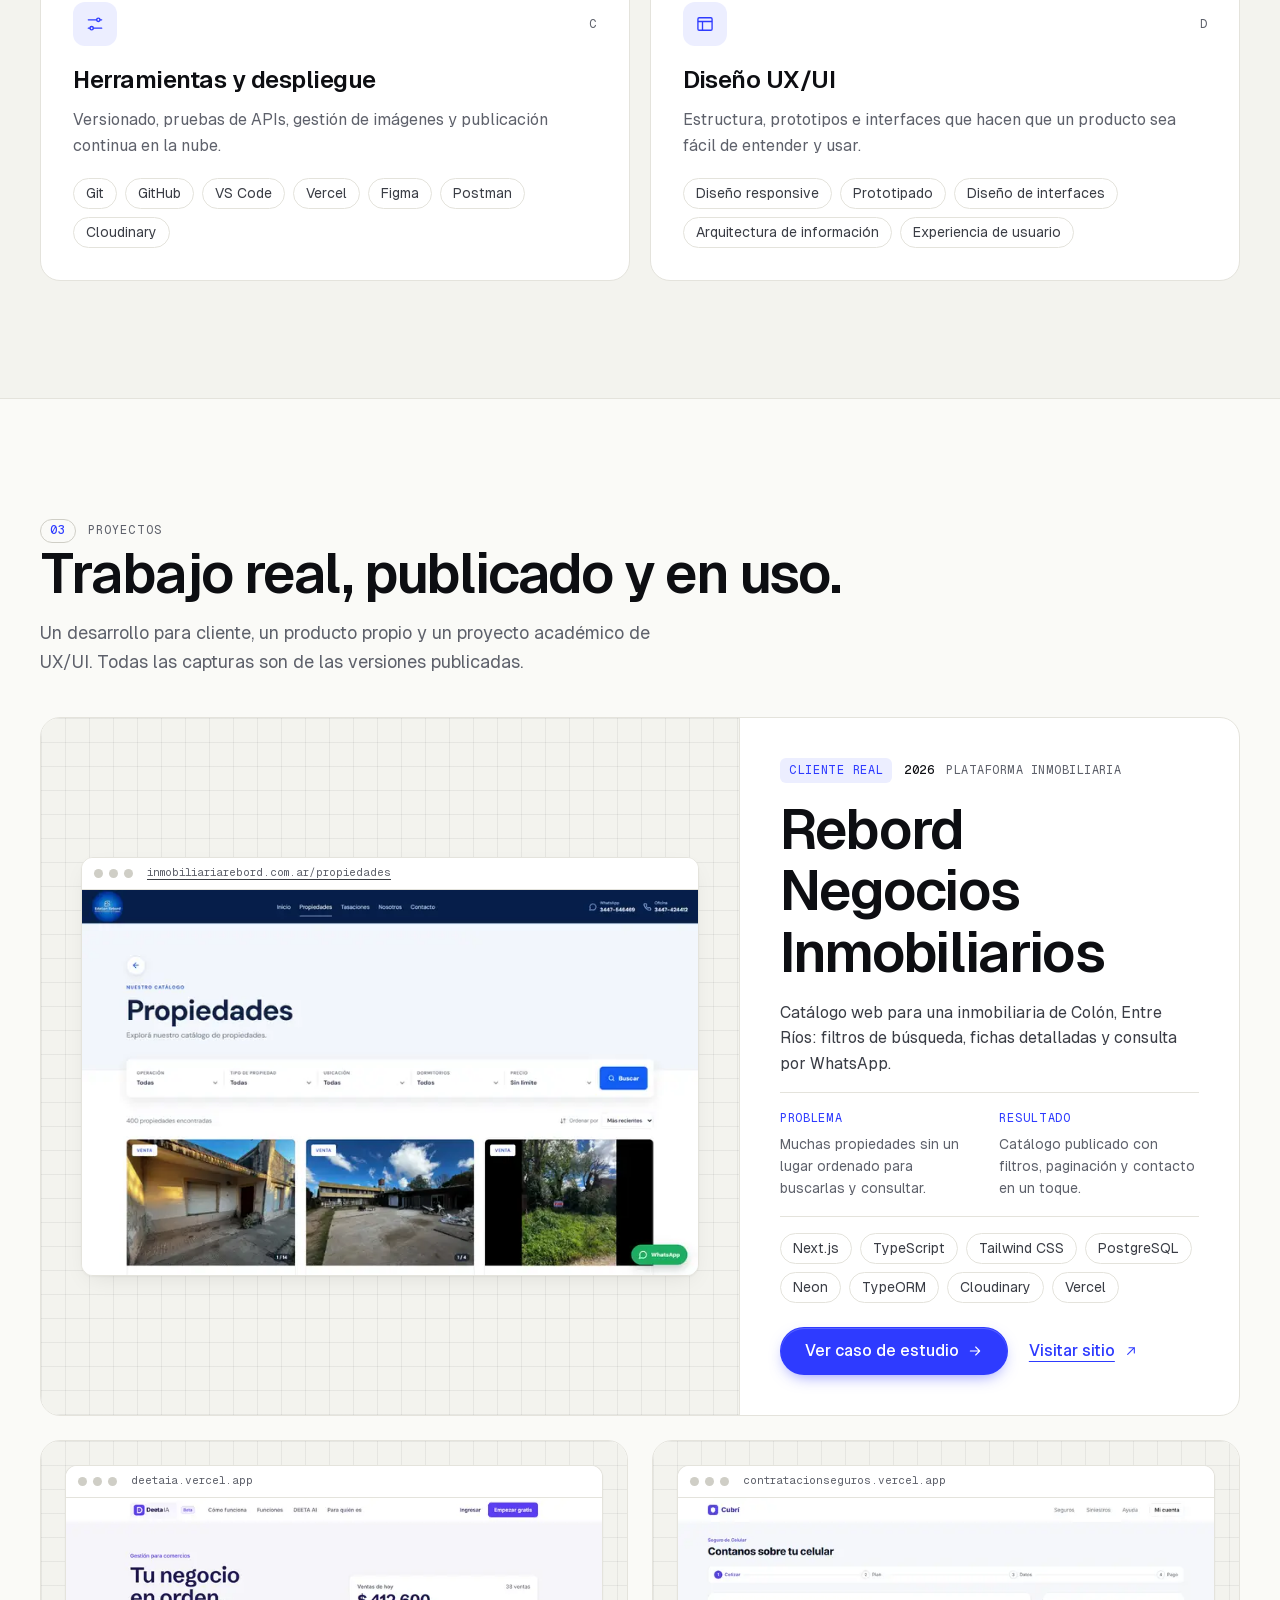
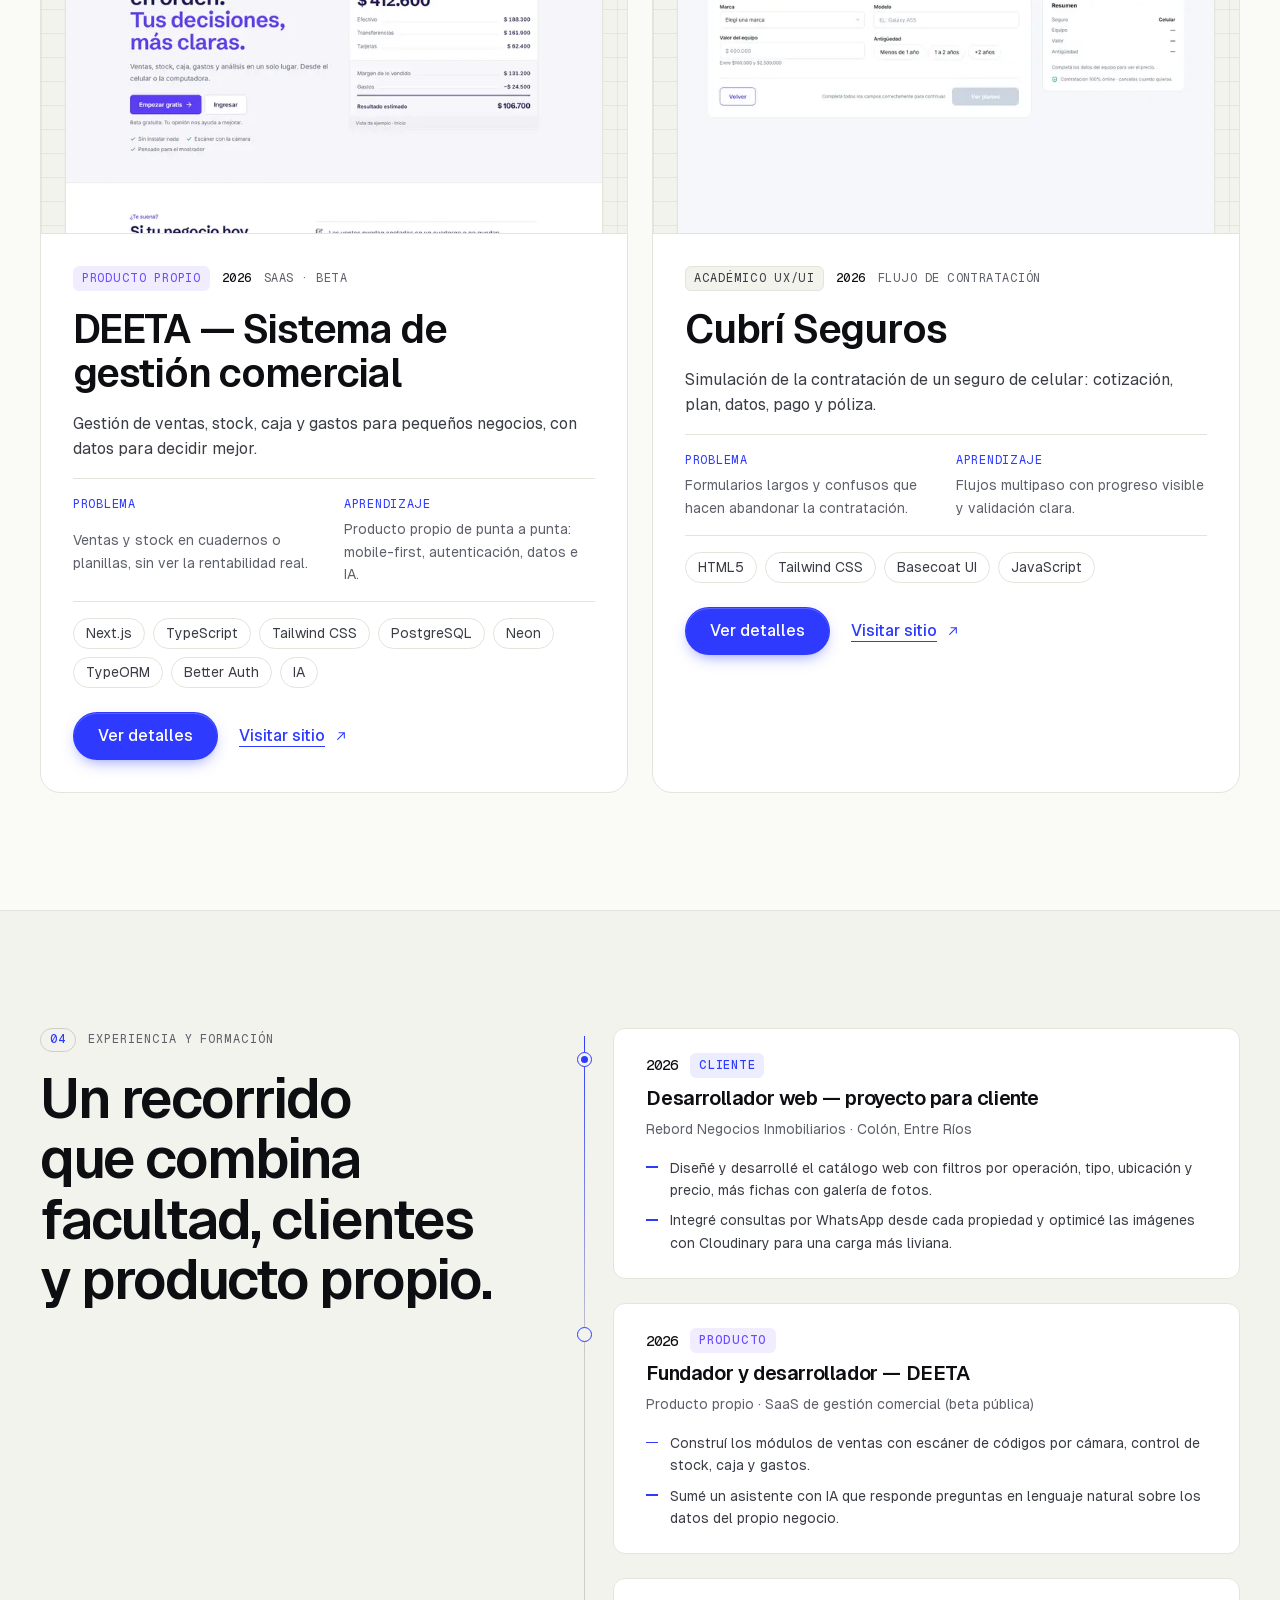
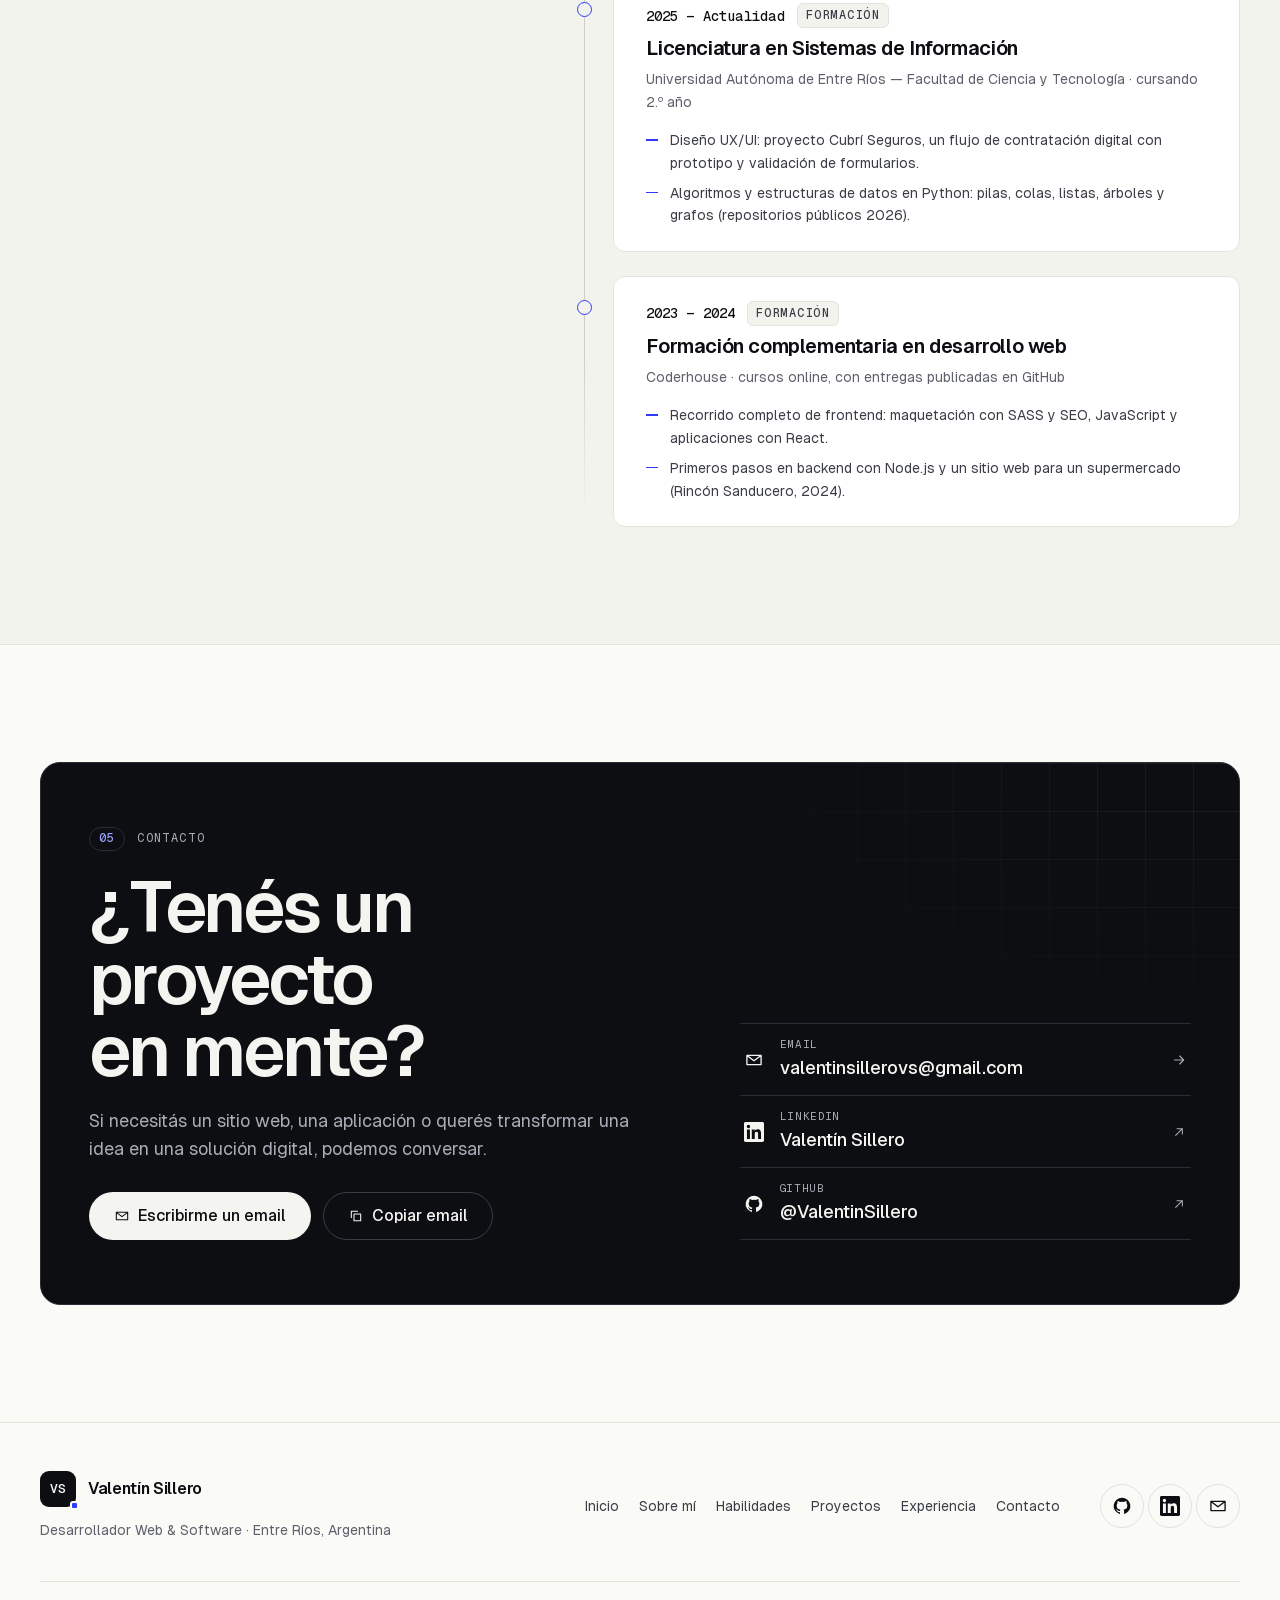
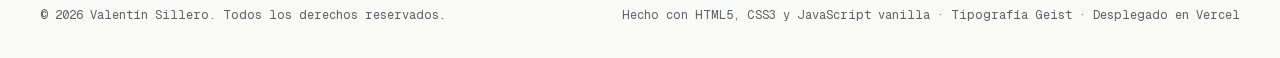
==== commit 7c72308c: "fix(ux): contacto visible en mobile, tarjetas más breves y acciones diferenciadas Cambios surgidos d" ====
--- a/index.html
+++ b/index.html
@@ -67,6 +67,7 @@
       </a>
 
       <nav class="nav" aria-label="Principal">
+        <a class="btn btn-primary btn-sm header-cta" href="#contacto">Contacto</a>
         <button class="nav-toggle" type="button" aria-expanded="false" aria-controls="menu-principal" data-nav-toggle>
           <span class="nav-toggle-lines" aria-hidden="true"></span>
           <span class="sr-only" data-nav-label>Abrir menú</span>
@@ -309,10 +310,10 @@
             <div class="project-body">
               <p class="project-meta mono"><span class="pill pill-accent">Cliente real</span><span>2026</span><span>Plataforma inmobiliaria</span></p>
               <h3 class="project-title" id="p-rebord-title">Rebord Negocios Inmobiliarios</h3>
-              <p class="project-desc">Plataforma inmobiliaria para una inmobiliaria de Colón, Entre Ríos: catálogo moderno con filtros de búsqueda, fichas detalladas y consulta directa por WhatsApp.</p>
+              <p class="project-desc">Catálogo web para una inmobiliaria de Colón, Entre Ríos: filtros de búsqueda, fichas detalladas y consulta por WhatsApp.</p>
               <dl class="project-facts">
-                <div><dt>Problema</dt><dd>Muchas propiedades sin un lugar ordenado donde buscarlas, compararlas y consultar por ellas.</dd></div>
-                <div><dt>Resultado</dt><dd>Catálogo publicado con filtros por operación, tipo, ubicación y precio, paginación y contacto en un toque.</dd></div>
+                <div><dt>Problema</dt><dd>Muchas propiedades sin un lugar ordenado para buscarlas y consultar.</dd></div>
+                <div><dt>Resultado</dt><dd>Catálogo publicado con filtros, paginación y contacto en un toque.</dd></div>
               </dl>
               <ul class="tags" role="list" aria-label="Tecnologías de Rebord">
                 <li class="tag">Next.js</li><li class="tag">TypeScript</li><li class="tag">Tailwind CSS</li><li class="tag">PostgreSQL</li><li class="tag">Neon</li><li class="tag">TypeORM</li><li class="tag">Cloudinary</li><li class="tag">Vercel</li>
@@ -322,7 +323,7 @@
                   Ver caso de estudio
                   <svg class="icon icon-sm" aria-hidden="true"><use href="#i-arrow"/></svg>
                 </a>
-                <a class="btn btn-secondary" href="https://www.inmobiliariarebord.com.ar/" target="_blank" rel="noopener noreferrer">
+                <a class="btn btn-link" href="https://www.inmobiliariarebord.com.ar/" target="_blank" rel="noopener noreferrer">
                   Visitar sitio
                   <svg class="icon icon-sm" aria-hidden="true"><use href="#i-external"/></svg>
                   <span class="sr-only">(se abre en una pestaña nueva)</span>
@@ -341,17 +342,17 @@
             <div class="project-body">
               <p class="project-meta mono"><span class="pill pill-violet">Producto propio</span><span>2026</span><span>SaaS · Beta</span></p>
               <h3 class="project-title" id="p-deeta-title">DEETA — Sistema de gestión comercial</h3>
-              <p class="project-desc">Plataforma de gestión comercial para que pequeños negocios organicen ventas, stock, caja y gastos, y tomen decisiones con sus propios datos.</p>
+              <p class="project-desc">Gestión de ventas, stock, caja y gastos para pequeños negocios, con datos para decidir mejor.</p>
               <dl class="project-facts">
-                <div><dt>Problema</dt><dd>Comercios chicos que llevan ventas y stock en cuadernos o planillas sueltas, sin ver su rentabilidad real.</dd></div>
-                <div><dt>Aprendizaje</dt><dd>Diseñar un producto propio de punta a punta: mobile-first, autenticación, datos y un asistente con IA.</dd></div>
+                <div><dt>Problema</dt><dd>Ventas y stock en cuadernos o planillas, sin ver la rentabilidad real.</dd></div>
+                <div><dt>Aprendizaje</dt><dd>Producto propio de punta a punta: mobile-first, autenticación, datos e IA.</dd></div>
               </dl>
               <ul class="tags" role="list" aria-label="Tecnologías de DEETA">
                 <li class="tag">Next.js</li><li class="tag">TypeScript</li><li class="tag">Tailwind CSS</li><li class="tag">PostgreSQL</li><li class="tag">Neon</li><li class="tag">TypeORM</li><li class="tag">Better Auth</li><li class="tag">IA</li>
               </ul>
               <div class="project-actions">
                 <button class="btn btn-primary" type="button" data-dialog-open="dialog-deeta" aria-haspopup="dialog">Ver detalles</button>
-                <a class="btn btn-secondary" href="https://deetaia.vercel.app/" target="_blank" rel="noopener noreferrer">
+                <a class="btn btn-link" href="https://deetaia.vercel.app/" target="_blank" rel="noopener noreferrer">
                   Visitar sitio
                   <svg class="icon icon-sm" aria-hidden="true"><use href="#i-external"/></svg>
                   <span class="sr-only">(se abre en una pestaña nueva)</span>
@@ -370,17 +371,17 @@
             <div class="project-body">
               <p class="project-meta mono"><span class="pill">Académico UX/UI</span><span>2026</span><span>Flujo de contratación</span></p>
               <h3 class="project-title" id="p-cubri-title">Cubrí Seguros</h3>
-              <p class="project-desc">Simulación del proceso de contratación digital de un seguro de celular: cotización, elección de plan, datos, pago simulado y confirmación de póliza.</p>
+              <p class="project-desc">Simulación de la contratación de un seguro de celular: cotización, plan, datos, pago y póliza.</p>
               <dl class="project-facts">
-                <div><dt>Problema</dt><dd>Contratar un seguro suele implicar formularios largos y confusos que hacen abandonar el proceso.</dd></div>
-                <div><dt>Aprendizaje</dt><dd>Flujos multipaso con progreso visible, validación de formularios y resumen siempre a la vista.</dd></div>
+                <div><dt>Problema</dt><dd>Formularios largos y confusos que hacen abandonar la contratación.</dd></div>
+                <div><dt>Aprendizaje</dt><dd>Flujos multipaso con progreso visible y validación clara.</dd></div>
               </dl>
               <ul class="tags" role="list" aria-label="Tecnologías de Cubrí Seguros">
                 <li class="tag">HTML5</li><li class="tag">Tailwind CSS</li><li class="tag">Basecoat UI</li><li class="tag">JavaScript</li>
               </ul>
               <div class="project-actions">
                 <button class="btn btn-primary" type="button" data-dialog-open="dialog-cubri" aria-haspopup="dialog">Ver detalles</button>
-                <a class="btn btn-secondary" href="https://contratacionseguros.vercel.app/" target="_blank" rel="noopener noreferrer">
+                <a class="btn btn-link" href="https://contratacionseguros.vercel.app/" target="_blank" rel="noopener noreferrer">
                   Visitar sitio
                   <svg class="icon icon-sm" aria-hidden="true"><use href="#i-external"/></svg>
                   <span class="sr-only">(se abre en una pestaña nueva)</span>
--- a/assets/css/styles.css
+++ b/assets/css/styles.css
@@ -235,6 +235,16 @@
 .btn[disabled], .btn[aria-disabled="true"] { opacity: .45; pointer-events: none; }
 .btn-sm { min-height: 40px; padding: 0 var(--sp-4); font-size: var(--fs-sm); }
 
+/* Enlace de acción secundaria (p. ej. "Visitar sitio"): se distingue del botón principal */
+.btn-link {
+  --btn-ink: var(--c-accent);
+  padding: 0 var(--sp-2);
+  text-decoration: underline; text-decoration-thickness: 1px; text-underline-offset: 5px;
+}
+.btn-link:hover { --btn-ink: var(--c-accent-hover); text-decoration-thickness: 2px; }
+.btn-link:active { --btn-ink: var(--c-accent-active); transform: none; }
+.btn-link:hover .icon { transform: translate(2px, -2px); }
+
 .btn-primary { --btn-bg: var(--c-accent); --btn-ink: var(--c-on-accent); box-shadow: 0 1px 0 rgba(255,255,255,.2) inset, 0 6px 16px -6px color-mix(in srgb, var(--c-accent) 60%, transparent); }
 .btn-primary:hover { --btn-bg: var(--c-accent-hover); }
 .btn-primary:active { --btn-bg: var(--c-accent-active); }
@@ -412,6 +422,11 @@
 .nav-link[aria-current="true"]::after { transform: scale(1); }
 .nav-actions { display: flex; align-items: center; gap: var(--sp-2); }
 .nav-actions .btn { margin-left: auto; }
+
+/* CTA de contacto siempre visible en el header mobile/tablet (en desktop está en .nav-actions) */
+.nav { display: flex; align-items: center; gap: var(--sp-2); }
+@media (max-width: 374px) { .brand-name { display: none; } }
+@media (min-width: 1024px) { .header-cta { display: none; } }
 
 .icon-sun { display: none; }
 :root[data-theme="dark"] .icon-sun { display: block; }
@@ -635,6 +650,7 @@
 .project-facts dd { margin: 0; font-size: var(--fs-sm); color: var(--c-muted); }
 .project-actions { display: flex; flex-wrap: wrap; gap: var(--sp-3); margin-top: var(--sp-2); }
 .project-actions .btn { flex: 1 1 auto; }
+.project-actions .btn-link { flex: 0 0 auto; }
 
 @media (min-width: 640px) { .project-actions .btn { flex: 0 0 auto; } }
 @media (min-width: 768px) {
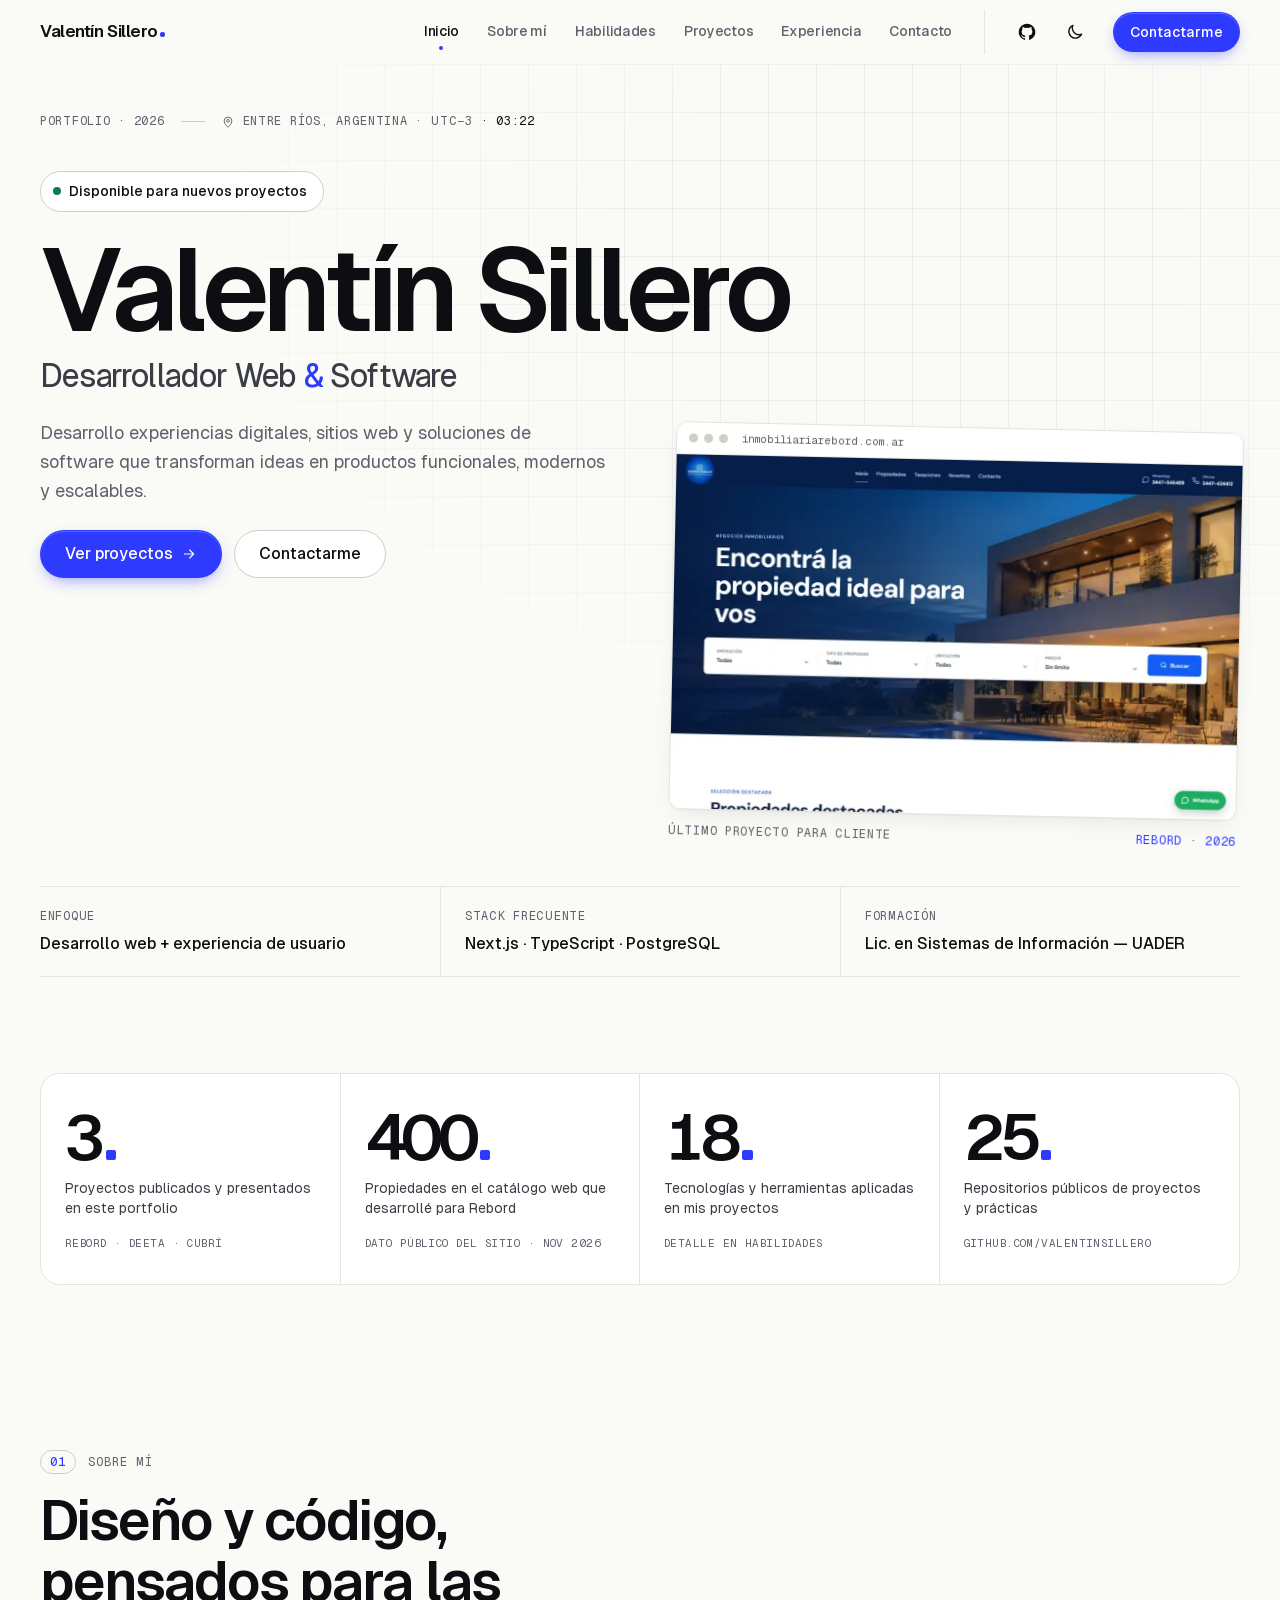
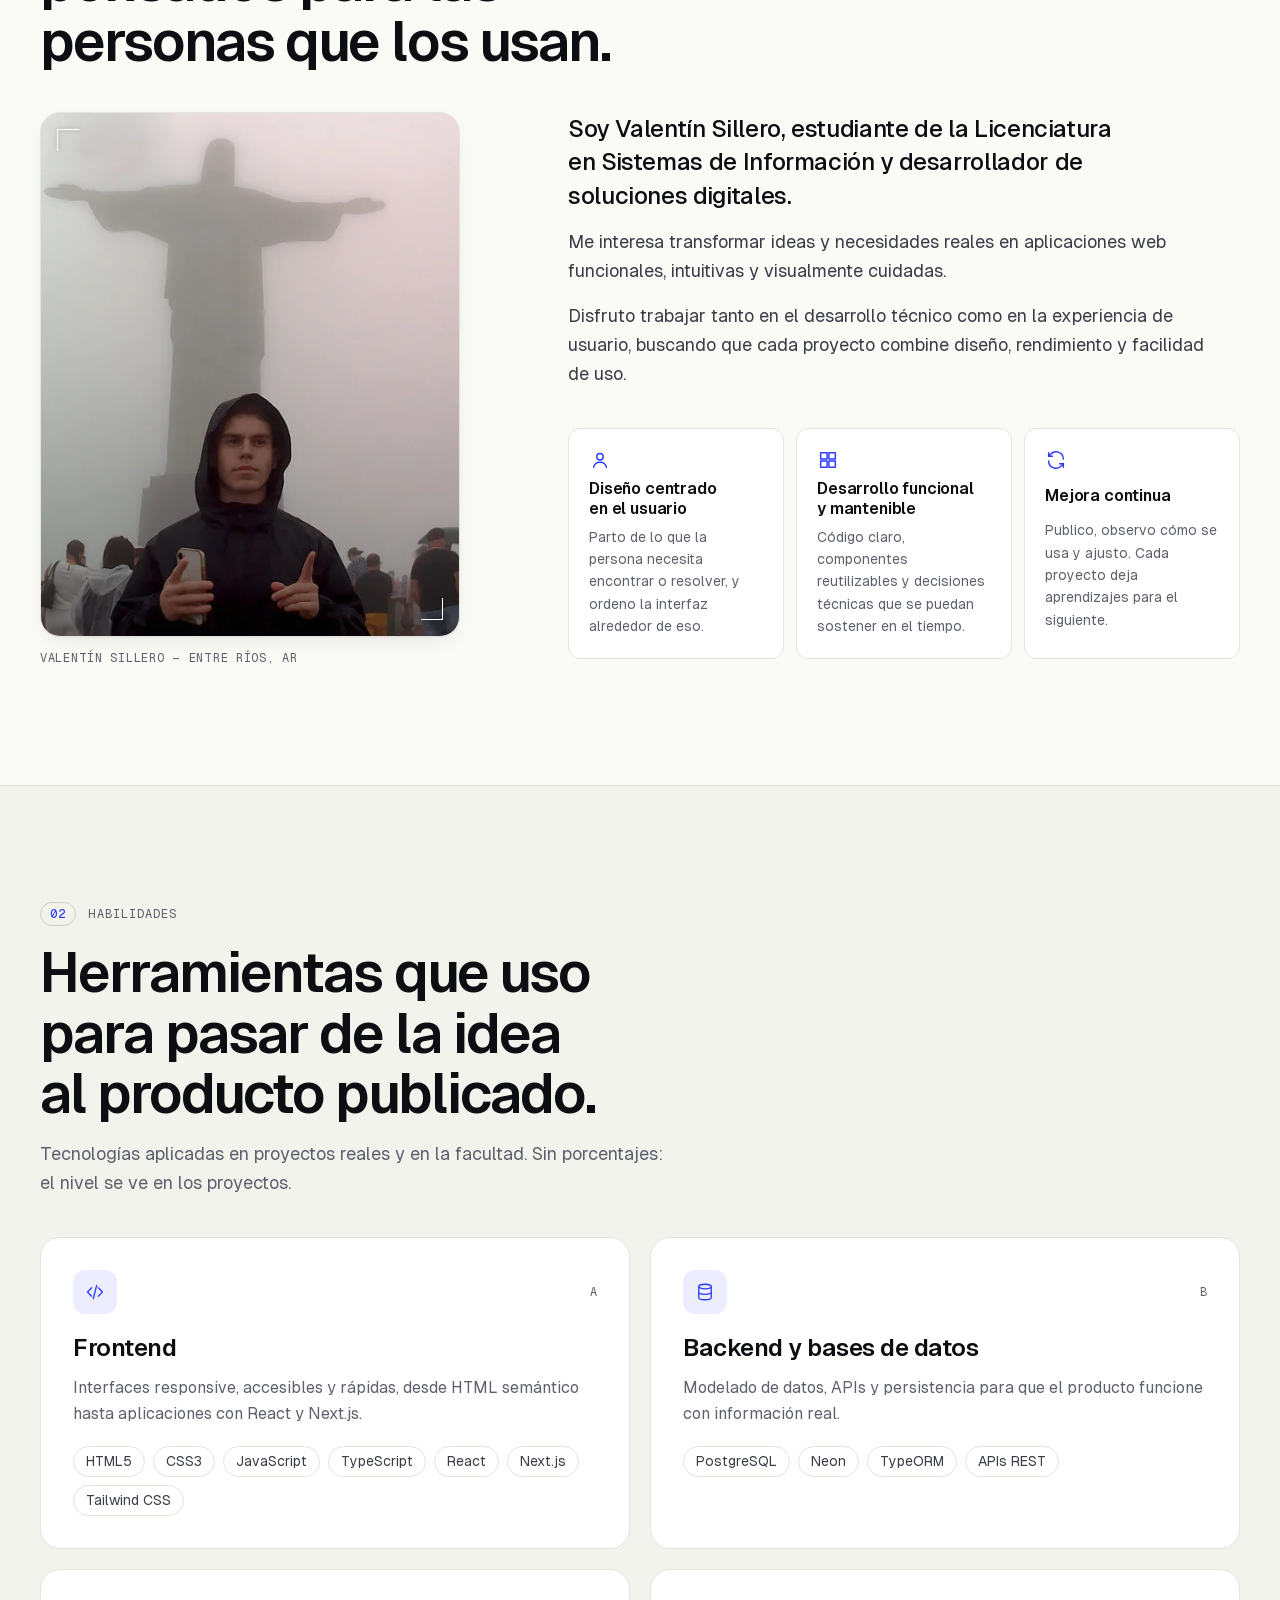
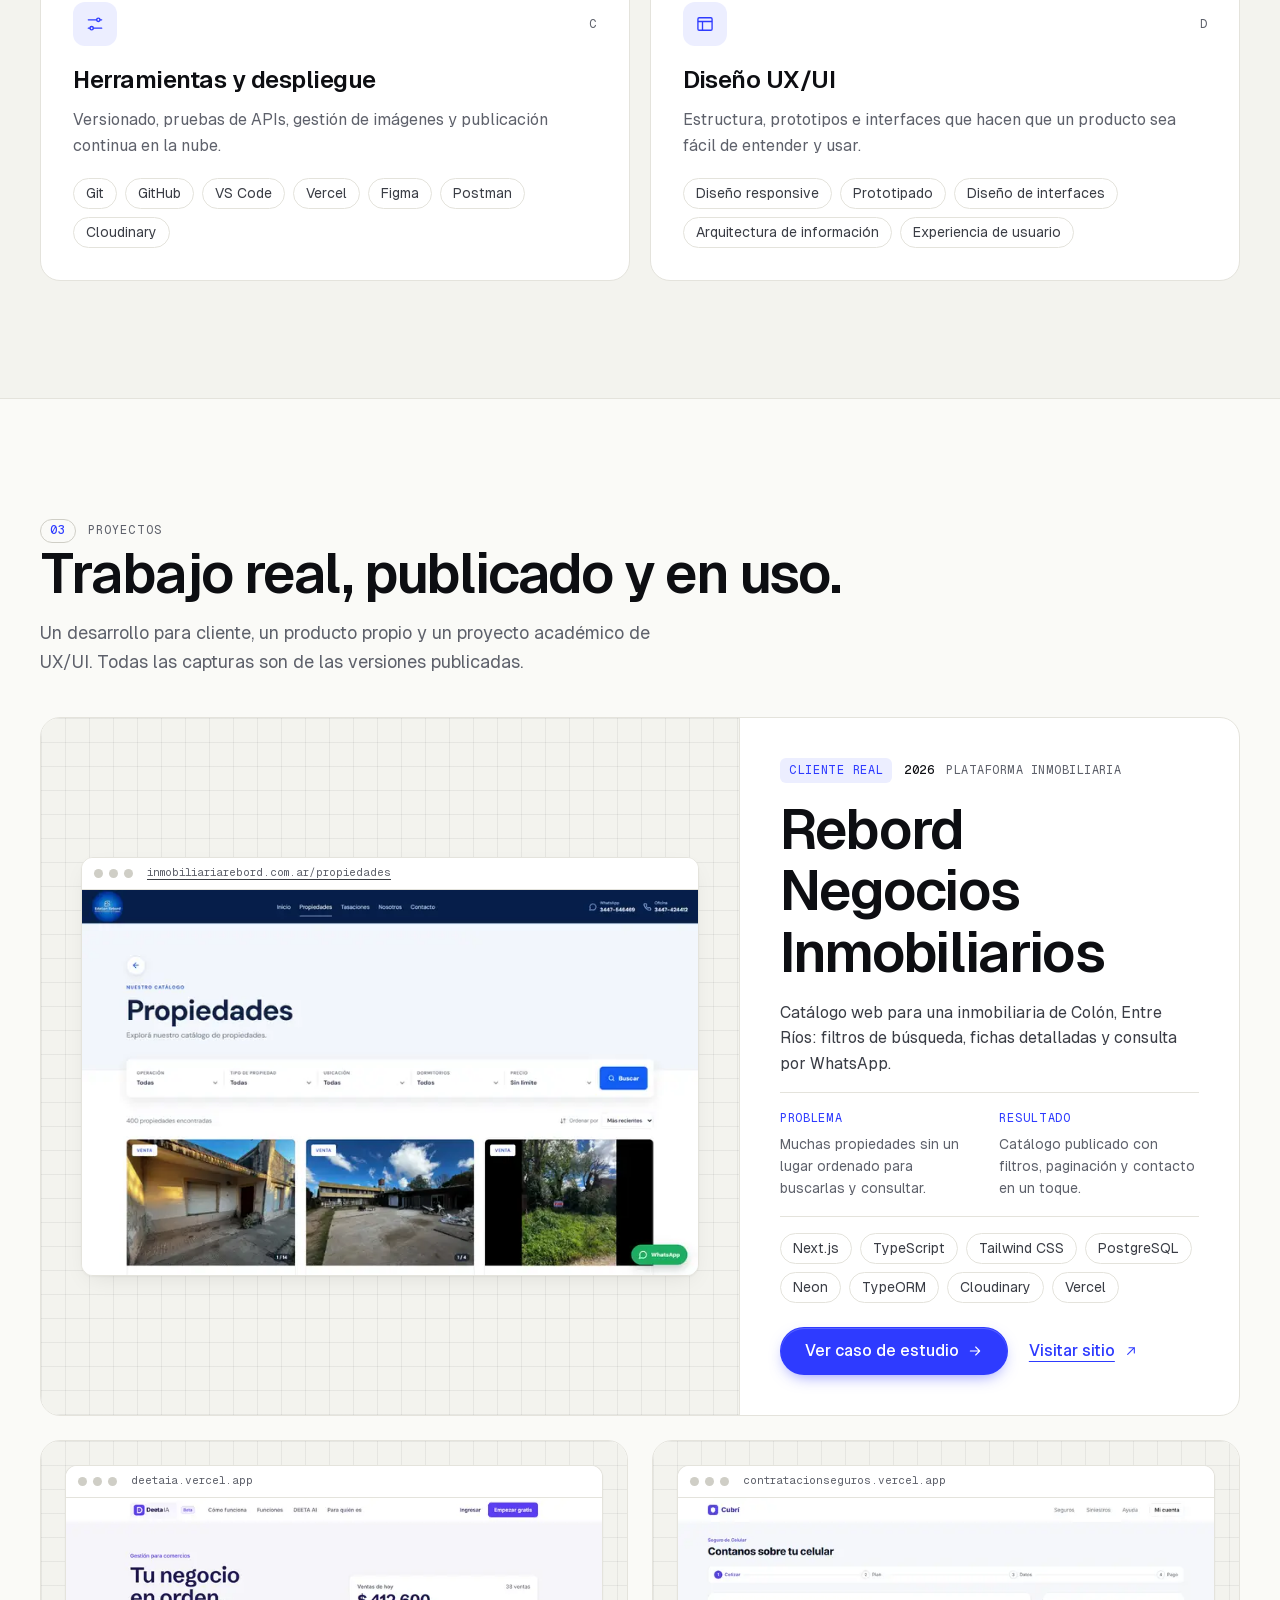
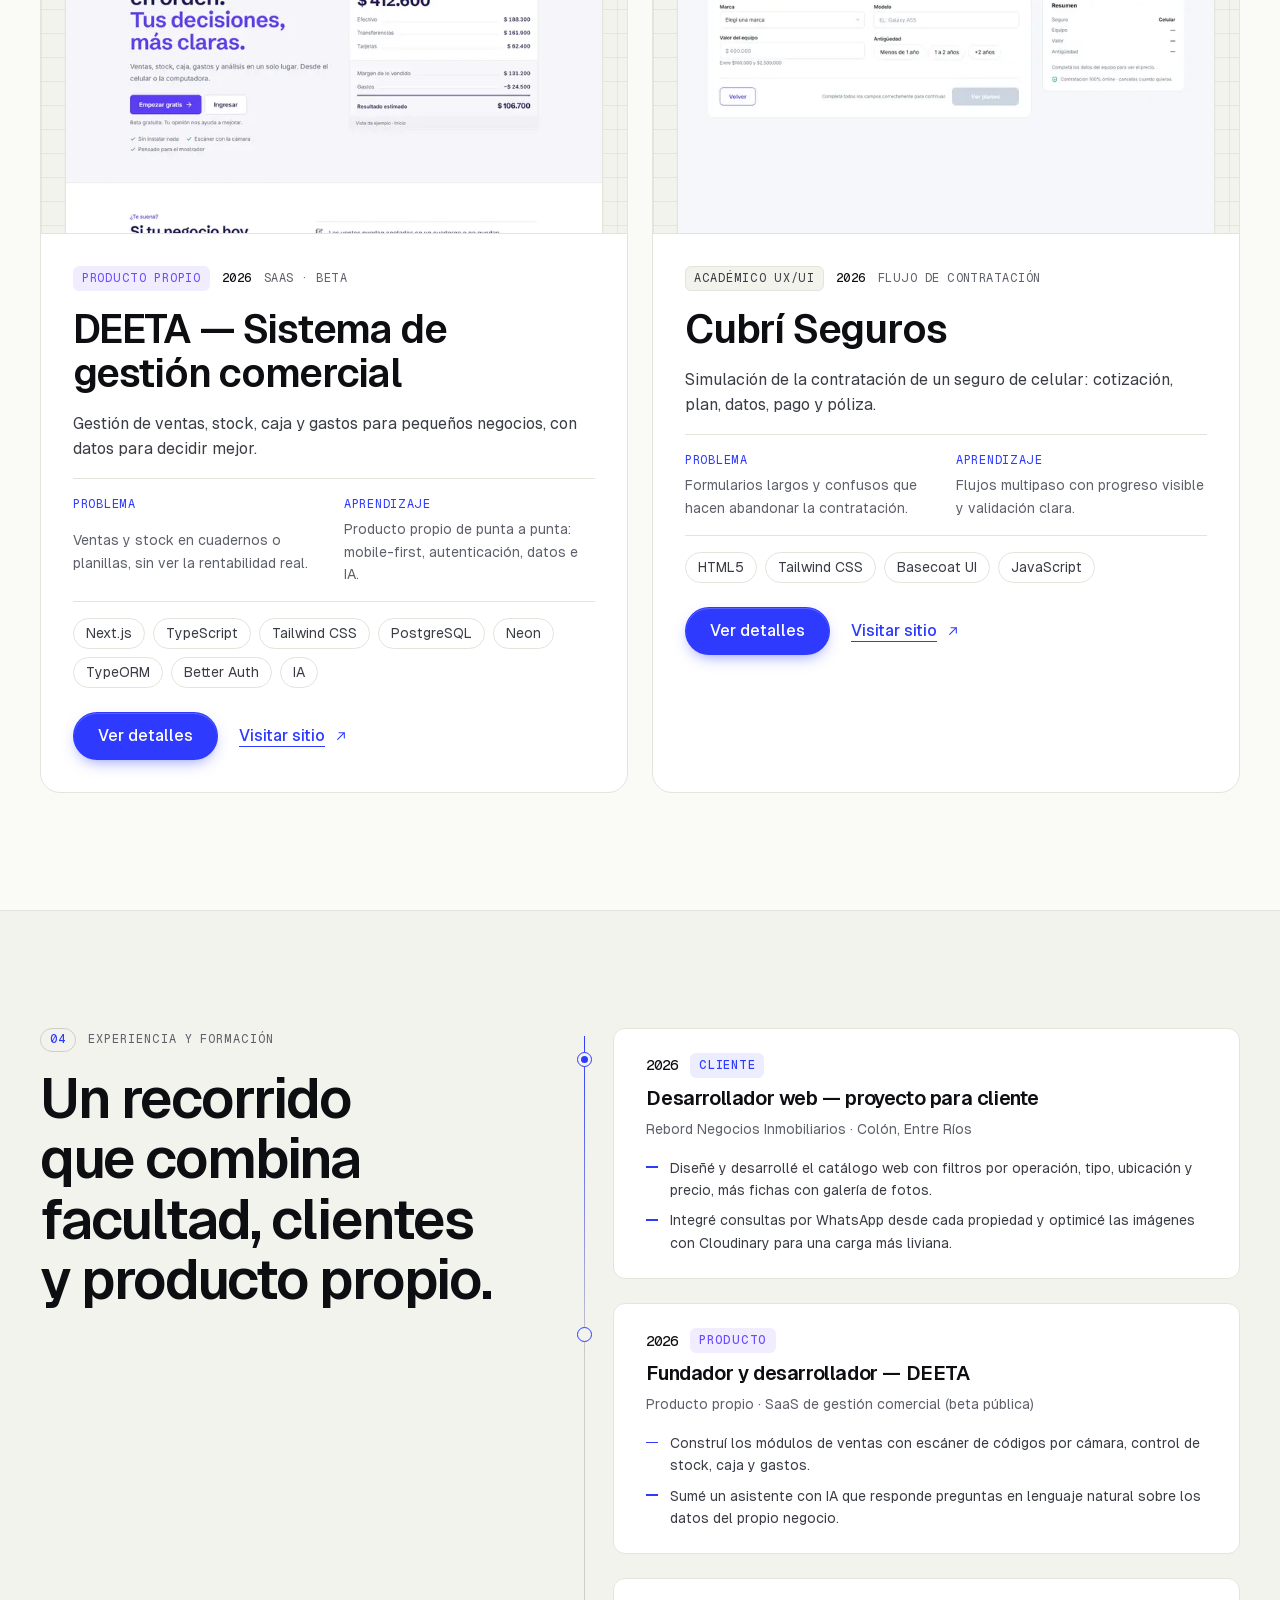
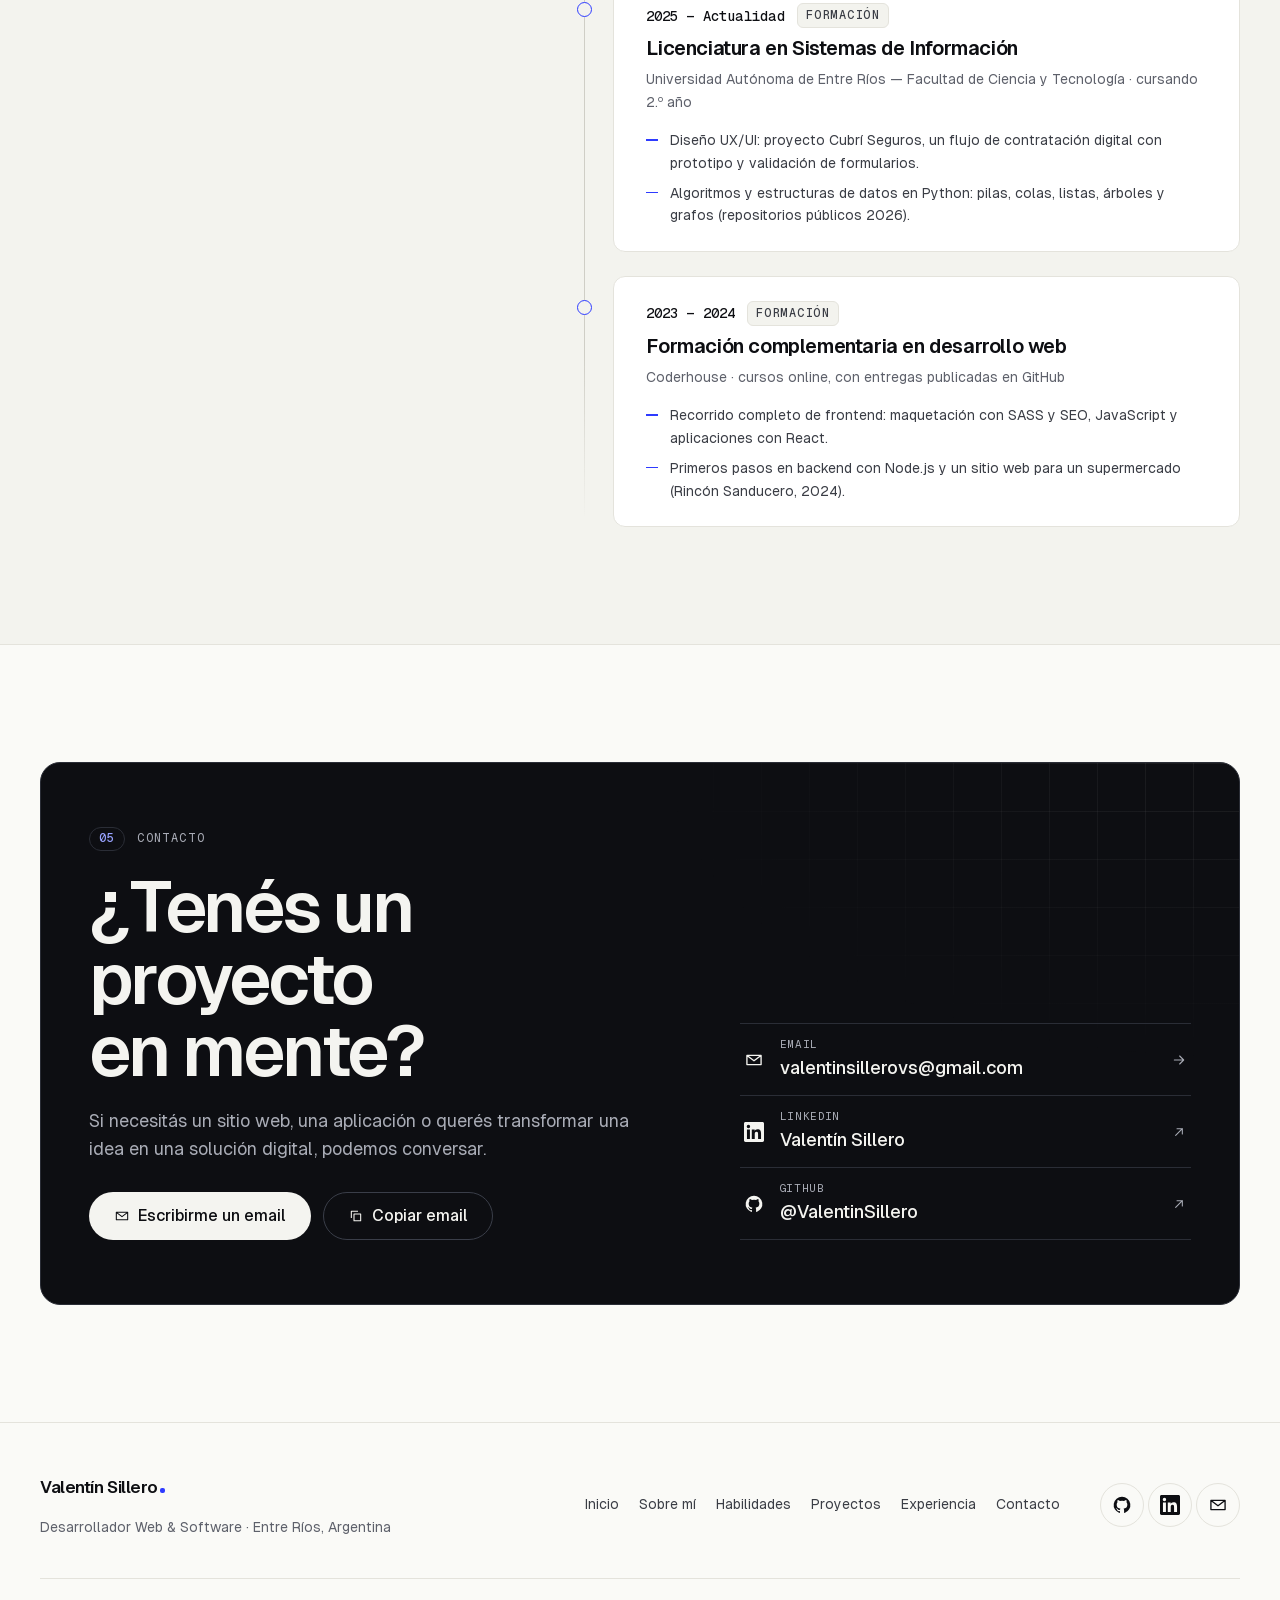
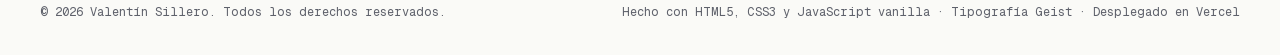
==== commit 55d27bd5: "style(header): marca tipográfica y navegación sin redundancias - Quita el recuadro "VS" del header, " ====
--- a/index.html
+++ b/index.html
@@ -62,12 +62,10 @@
   <header class="site-header" data-header>
     <div class="container header-inner">
       <a class="brand" href="#inicio">
-        <span class="brand-mark" aria-hidden="true">VS</span>
         <span class="brand-name">Valentín Sillero</span>
       </a>
 
       <nav class="nav" aria-label="Principal">
-        <a class="btn btn-primary btn-sm header-cta" href="#contacto">Contacto</a>
         <button class="nav-toggle" type="button" aria-expanded="false" aria-controls="menu-principal" data-nav-toggle>
           <span class="nav-toggle-lines" aria-hidden="true"></span>
           <span class="sr-only" data-nav-label>Abrir menú</span>
@@ -511,7 +509,6 @@
     <div class="container footer-inner">
       <div class="footer-brand">
         <a class="brand" href="#inicio">
-          <span class="brand-mark" aria-hidden="true">VS</span>
           <span class="brand-name">Valentín Sillero</span>
         </a>
         <p class="footer-tagline">Desarrollador Web &amp; Software · Entre Ríos, Argentina</p>
--- a/assets/css/styles.css
+++ b/assets/css/styles.css
@@ -352,21 +352,16 @@
 .site-header.is-scrolled { border-bottom-color: var(--c-line); }
 .header-inner { display: flex; align-items: center; justify-content: space-between; height: 100%; gap: var(--sp-4); }
 
-.brand { display: inline-flex; align-items: center; gap: var(--sp-3); text-decoration: none; color: var(--c-ink); border-radius: var(--radius-sm); }
-.brand-mark {
-  position: relative; display: inline-grid; place-items: center;
-  width: 36px; height: 36px; border-radius: 9px;
-  background: var(--c-ink); color: var(--c-bg);
-  font-family: var(--font-mono); font-size: 13px; font-weight: 600; letter-spacing: -.02em;
-  transition: background-color var(--dur) var(--ease), transform var(--dur) var(--ease);
-}
-.brand-mark::after {
-  content: ""; position: absolute; right: -3px; bottom: -3px;
-  width: 9px; height: 9px; border-radius: 3px; background: var(--c-accent);
-  border: 2px solid var(--c-bg);
-}
-.brand:hover .brand-mark { background: var(--c-accent); transform: rotate(-4deg); }
-.brand-name { font-weight: 600; letter-spacing: -.02em; font-size: var(--fs-base); }
+.brand { display: inline-flex; align-items: center; text-decoration: none; color: var(--c-ink); border-radius: var(--radius-sm); padding: var(--sp-2); margin-inline: calc(var(--sp-2) * -1); }
+/* Marca tipográfica: el nombre, con el mismo punto de acento que usan las métricas */
+.brand-name { font-weight: 600; font-size: 1.0625rem; letter-spacing: -.025em; line-height: 1; white-space: nowrap; }
+.brand-name::after {
+  content: ""; display: inline-block; width: .32em; height: .32em; margin-left: .14em;
+  border-radius: 2px; background: var(--c-accent);
+  transition: transform var(--dur) var(--ease);
+}
+.brand:hover .brand-name::after { transform: translateY(-2px); }
+.brand:active { opacity: .8; }
 
 /* Toggle hamburguesa */
 .nav-toggle {
@@ -423,10 +418,7 @@
 .nav-actions { display: flex; align-items: center; gap: var(--sp-2); }
 .nav-actions .btn { margin-left: auto; }
 
-/* CTA de contacto siempre visible en el header mobile/tablet (en desktop está en .nav-actions) */
-.nav { display: flex; align-items: center; gap: var(--sp-2); }
-@media (max-width: 374px) { .brand-name { display: none; } }
-@media (min-width: 1024px) { .header-cta { display: none; } }
+.nav { display: flex; align-items: center; }
 
 .icon-sun { display: none; }
 :root[data-theme="dark"] .icon-sun { display: block; }
@@ -439,7 +431,9 @@
     padding: 0; background: none; border: 0; overflow: visible;
     visibility: visible; opacity: 1; transform: none; transition: none;
   }
+  .nav-panel { gap: var(--sp-5); }
   .nav-list { display: flex; gap: var(--sp-1); }
+  .nav-actions { gap: var(--sp-1); padding-left: var(--sp-5); border-left: 1px solid var(--c-line); }
   .nav-link {
     position: relative; min-height: 40px; padding: 0 var(--sp-3); border: 0; border-radius: var(--radius-pill);
     font-size: var(--fs-sm); color: var(--c-muted); justify-content: center;
@@ -447,7 +441,7 @@
   .nav-link::after { position: absolute; left: 50%; bottom: 2px; width: 4px; height: 4px; margin-left: -2px; }
   .nav-link:hover { padding-left: var(--sp-3); color: var(--c-ink); background: var(--c-surface-2); }
   .nav-link[aria-current="true"] { color: var(--c-ink); }
-  .nav-actions .btn { margin-left: var(--sp-2); }
+  .nav-actions .btn { margin-left: var(--sp-3); }
 }
 
 /* =========================================================================
@@ -879,7 +873,7 @@
 /* Alto contraste forzado (Windows) */
 @media (forced-colors: active) {
   .btn, .tag, .badge, .project, .skill-card, .timeline-card { border: 1px solid CanvasText; }
-  .status-dot, .brand-mark::after { forced-color-adjust: none; }
+  .status-dot, .brand-name::after { forced-color-adjust: none; }
 }
 
 /* Impresión */
